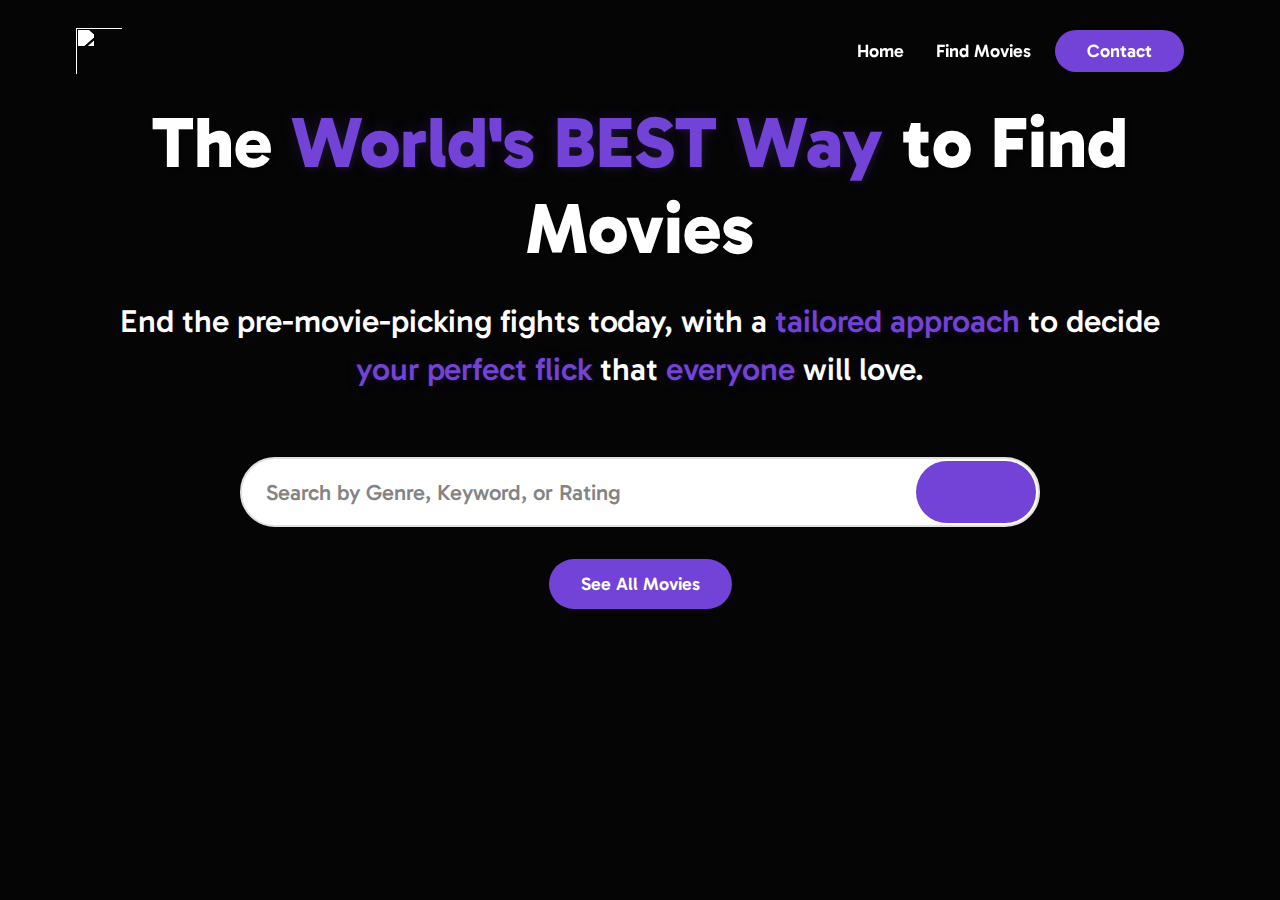
==== index.html @ e8481e1c "new commit" ====
<!DOCTYPE html>
<html lang="en" data-theme="dark">

<head>
    <meta charset="UTF-8">
    <meta name="viewport" content="width=device-width, initial-scale=1.0">
    <title>DreamFinder — Find Your Dream Movie Today</title>
    <link rel="icon" type="image/x-icon" href="https://img.icons8.com/?size=100&id=jzQY4eVfPyZz&format=png&color=000000">
    <style>
        html {
            background-color: #000;
        }
        body {
            background-color: transparent;
        }
    </style>
    <link rel="stylesheet" href="style.css">
    <script>
        // Set initial theme before page loads
        const savedTheme = localStorage.getItem('theme');
        if (savedTheme) {
            document.documentElement.setAttribute('data-theme', savedTheme);
        }
    </script>
    <script src="index.js"></script>
    <script src="https://kit.fontawesome.com/42d214a21a.js" crossorigin="anonymous"></script>
    <script type="text/javascript" src="https://cdn.jsdelivr.net/npm/@emailjs/browser@3/dist/email.min.js"></script>
</head>

<body>
    <section id="landing">
        <div class="video-background">
            <video autoplay muted loop playsinline id="myVideo">
                <source src="./assets/cinema-background.mp4" type="video/mp4">
            </video>
            <div class="overlay"></div>
        </div>
        <nav>
            <div class="nav__container">
                <img class="logo" src="https://img.icons8.com/?size=100&id=jzQY4eVfPyZz&format=png&color=000000" alt="">
                <ul class="nav__links">
                    <li><a href="#" class="nav__link">Home</a></li>
                    <li><a href="movies.html?search=all%20movies" class="nav__link">Find Movies</a></li>
                    <li><a href="#" class="nav__link nav__link--primary" onclick="openContactForm()">Contact</a></li>
                    <li>
                        <button class="theme-toggle nav__link">
                            <i class="fa-regular fa-sun"></i>
                        </button>
                    </li>
                </ul>
                <button class="btn__menu" onclick="openMenu()">
                    <i class="fas fa-bars"></i>
                </button>
                <div class="menu__backdrop">
                    <button class="btn__menu btn__menu--close" onclick="closeMenu()">
                        <i class="fa-duotone fa-solid fa-xmark"></i>
                    </button>
                    <ul class="menu__links">
                        <li class="menu__list">
                            <a href="#" class="menu__link" onclick="closeMenu()">Home</a>
                        </li>
                        <li class="menu__list">
                            <a href="movies.html?search=all%20movies" class="menu__link" onclick="closeMenu()">Find Movies</a>
                        </li>
                        <li class="menu__list">
                            <a href="#" class="menu__link" onclick="closeMenu()">Contact</a>
                        </li>
                    </ul>
                </div>
            </div>
        </nav>
        <header>
            <div class="header__container">
                <div class="header__description">
                    <h1>The <span class="purple">World's BEST Way</span> to Find Movies</h1>
                    <h2>End the pre-movie-picking fights today, with a <span class="purple">tailored approach</span> to decide <span class="purple">your perfect flick</span> that <span class="purple">everyone</span> will love.</h2>
                </div>
            </div>
        </header>
        <div class="input__wrapper">
            <form id="searchForm" onsubmit="handleSearch(event)">
                <input 
                    type="text" 
                    id="searchInput" 
                    placeholder="Search by Genre, Keyword, or Rating" 
                    autocomplete="off" 
                    translate="no" 
                    data-form-type="other"
                >
                <button type="submit" class="input__button input__button--not-loading">
                    <i class="fa-solid fa-search"></i>
                </button>
            </form>
        </div>
        <a href="movies.html" class="see-all-btn">See All Movies</a>
    </section>

    <!-- Contact Form Modal -->
    <div class="contact__modal" id="contactModal">
        <div class="contact__modal-content">
            <button class="contact__close-btn" onclick="closeContactForm()">
                <i class="fas fa-times"></i>
            </button>
            <h2>Contact Us</h2>
            <form id="contactForm" onsubmit="handleContactSubmit(event)">
                <div class="form__group">
                    <label for="name">Name</label>
                    <input type="text" id="name" name="name" required>
                </div>
                <div class="form__group">
                    <label for="email">Email</label>
                    <input type="email" id="email" name="email" required>
                </div>
                <div class="form__group">
                    <label for="message">Message</label>
                    <textarea id="message" name="message" rows="5" required></textarea>
                </div>
                <button type="submit" class="contact__submit-btn">Send Message</button>
            </form>
        </div>
    </div>

    <script>
        // Initialize EmailJS with your public key
        (function() {
            emailjs.init("XZiqXvXGUZ2WaKUne");
        })();

        // Burger Menu Functions
        function openMenu() {
            const backdrop = document.querySelector('.menu__backdrop');
            backdrop.classList.add('show');
            document.body.style.overflow = 'hidden';
        }

        function closeMenu() {
            const backdrop = document.querySelector('.menu__backdrop');
            backdrop.classList.remove('show');
            document.body.style.overflow = 'auto';
        }

        // Close menu when clicking outside
        window.onclick = function(event) {
            const menu = document.querySelector('.menu__backdrop');
            if (event.target === menu) {
                closeMenu();
            }
        }

        function handleSearch(event) {
            event.preventDefault();
            const searchInput = document.getElementById('searchInput');
            const searchQuery = searchInput.value.trim();
            
            if (searchQuery) {
                window.location.href = `movies.html?search=${encodeURIComponent(searchQuery)}`;
            } else {
                searchInput.focus();
            }
        }

        // Add click handler for the search button
        document.querySelector('.input__button').addEventListener('click', handleSearch);

        // Contact Form Functions
        function openContactForm() {
            document.getElementById('contactModal').style.display = 'flex';
            document.body.style.overflow = 'hidden';
        }

        function closeContactForm() {
            document.getElementById('contactModal').style.display = 'none';
            document.body.style.overflow = 'auto';
        }

        function handleContactSubmit(event) {
            event.preventDefault();
            
            // Get form data
            const form = event.target;
            const formData = {
                from_name: form.name.value,
                from_email: form.email.value,
                message: form.message.value
            };

            // Show loading state
            const submitBtn = form.querySelector('.contact__submit-btn');
            submitBtn.textContent = 'Sending...';
            submitBtn.disabled = true;

            // Send email using EmailJS
            emailjs.send('service_7xmu46e', 'template_s0uio9z', formData)
                .then(() => {
                    // Show success message
                    alert('Thank you for your message! We will get back to you soon.');
                    closeContactForm();
                    form.reset();
                })
                .catch((error) => {
                    // Show error message
                    alert('Sorry, there was an error sending your message. Please try again later.');
                    console.error('Email sending error:', error);
                })
                .finally(() => {
                    // Reset button state
                    submitBtn.textContent = 'Send Message';
                    submitBtn.disabled = false;
                });
        }

        // Close modal when clicking outside
        window.onclick = function(event) {
            const modal = document.getElementById('contactModal');
            if (event.target == modal) {
                closeContactForm();
            }
        }
    </script>
</body>
</html>
---- style.css ----
/* GENERAL CSS */
@import url('https://fonts.googleapis.com/css2?family=Gabarito:wght@400;500;600;700;800;900&display=swap');

:root {
  --primary-color: #7342d6;
  --secondary-color: #7342d6;
  --background-color: #0f0e17;
  --text-color: #fffffe;
  --paragraph-color: #a7a9be;
  --transition: 0.1s ease;
  --primary-color-hover: #6030b1;
  --accent-color: #9b75e4;
  --input-border: #e0e0e0;
  --overlay-color: rgba(0, 0, 0, 0.2);
}

[data-theme="light"] {
  --primary-color: #7342d6;
  --secondary-color: #7342d6;
  --background-color: #fffffe;
  --text-color: #ffffff;
  --paragraph-color: #ffffff;
  --transition: 0.1s ease;
  --primary-color-hover: #6030b1;
  --accent-color: #7342d6;
  --input-border: #e0e0e0;
  --overlay-color: rgba(255, 255, 255, 0.1);
}

[data-theme="dark"] {
  --primary-color: #7342d6;
  --primary-color-hover: #6030b1;
  --accent-color: #9b75e4;
  --text-color: white;
  --background-color: #121212;
  --input-border: #e0e0e0;
  --overlay-color: rgba(0, 0, 0, 0.7);
}

/* Apply theme colors to all text elements */
[data-theme="light"] h1,
[data-theme="light"] h2,
[data-theme="light"] p,
[data-theme="light"] .nav__link,
[data-theme="light"] .purple {
  color: var(--text-color) !important;
}

[data-theme="dark"] h1,
[data-theme="dark"] h2,
[data-theme="dark"] p,
[data-theme="dark"] .nav__link,
[data-theme="dark"] .purple {
  color: var(--text-color) !important;
}

/* Apply theme colors to overlay */
[data-theme="light"] .overlay {
  background: rgba(255, 255, 255, 0.2);
}

[data-theme="dark"] .overlay {
  background: var(--overlay-color) !important;
}

[data-theme="light"] h1 {
  text-shadow: 2px 2px 4px rgba(45, 45, 63, 0.3),
               0 0 25px rgba(115, 66, 214, 0.2);
  color: #ffffff;
}

[data-theme="light"] h2 {
  text-shadow: 1px 1px 3px rgba(45, 45, 63, 0.25),
               0 0 20px rgba(115, 66, 214, 0.15);
  color: #ffffff;
}

[data-theme="light"] .nav__link {
  color: #ffffff;
  text-shadow: 1px 1px 2px rgba(45, 45, 63, 0.2);
}

[data-theme="light"] .purple {
  color: #7342d6 !important;
  text-shadow: 2px 2px 4px rgba(45, 45, 63, 0.25),
               0 0 15px rgba(115, 66, 214, 0.2);
}

[data-theme="dark"] .purple {
  color: #7342d6 !important;
  text-shadow: 2px 2px 4px rgba(45, 45, 63, 0.25),
               0 0 15px rgba(115, 66, 214, 0.2);
}

* {
  padding: 0;
  margin: 0;
  box-sizing: border-box;
  font-family: "Gabarito", sans-serif;
}

element.style {
    animation-duration: 1500ms;
    transition-duration: 1500ms;
    animation-delay: 300ms;
    transition-delay: 300ms;
    width: 100%;
}

html {
  scroll-behavior: smooth;
  background-color: var(--background-color);
}

body {
  max-width: 100vw;
  overflow-x: hidden;
  background-color: var(--background-color);
  color: var(--text-color);
  transition: background-color var(--transition), color var(--transition);
  font-family: "Poppins", sans-serif;
}

nav {
  background-color: transparent;
  padding: 16px 0;
  position: fixed;
  width: 100%;
  top: 0;
  z-index: 100;
  box-shadow: none;
  transition: background-color var(--transition), box-shadow var(--transition);
}

[data-theme="light"] nav {
  background-color: transparent;
  box-shadow: none;
}

[data-theme="dark"] nav {
  background-color: transparent;
  box-shadow: none;
}

img {
  width: 100%;
  height: 100%;
  max-height: 50vh;
  padding: 20px;
}

.logo {
  width: 70px;
  height: 70px;
  padding: 12px;
  filter: brightness(0) invert(1);
  display: flex;
  align-items: center;
  transition: filter var(--transition);
}

a {
  text-decoration: none;
}

a:hover {
  text-decoration: underline;
}

ul {
  display: flex;
}

li {
  list-style-type: none;
  display: flex;
  align-items: center;
}

button {
  cursor: pointer;
}

button:active {
  transform: translateY(1px);
}

.btn {
  background-color: #7342d6;
  color: white;
  padding: 12px 24px;
  font-size: 20px;
  border-radius: 4px;
  border: none;
}

.purple {
  color: #7342d6 !important;
  text-shadow: 2px 2px 4px rgba(45, 45, 63, 0.25),
               0 0 15px rgba(115, 66, 214, 0.2);
}

.header__description {
  max-width: 1200px;
  margin: 0 auto;
  padding: 0 24px;
}

h1, h2, p, .nav__link, .landing__info--para, .landing__info--heading, .landing__info--subheading {
  transition: color var(--transition);
}

h1 {
  font-size: 72px;
  font-weight: 800;
  line-height: 1.2;
  color: var(--text-color);
  text-align: center;
  margin-bottom: 24px;
  text-shadow: 2px 2px 4px rgba(0, 0, 0, 0.3);
  padding: 0 24px;
}

h2 {
  font-size: 32px;
  font-weight: 500;
  line-height: 1.5;
  color: var(--text-color);
  margin-bottom: 32px;
  text-align: center;
  text-shadow: 1px 1px 3px rgba(0, 0, 0, 0.3);
  padding: 0 24px;
}

/* Navigation */

.nav__container {
  width: 100%;
  max-width: 1200px;
  margin: 0 auto;
  display: flex;
  justify-content: space-between;
  align-items: center;
  padding: 0 24px;
}

.nav__links {
  display: flex;
  align-items: center;
}

.nav__link {
  margin-left: 16px;
  text-decoration: none;
  font-size: 18px;
  color: var(--text-color);
  font-weight: 600;
  padding: 8px;
  display: flex;
  align-items: center;
  transition: color var(--transition);
}

.nav__link:hover {
  text-decoration: underline;
}

.nav__link--primary {
  background-color: var(--primary-color);
  color: white !important;
  padding: 12px 32px;
  border-radius: 50px;
  transition: all 300ms ease;
  font-size: 18px;
  font-weight: 600;
  margin: 0 0 0 16px;
  line-height: 1;
  height: auto;
}

.nav__link--primary:hover {
  background-color: var(--primary-color-hover);
  text-decoration: none;
  transform: translateY(-2px);
}

/* Mobile Menu Styles */
.menu__backdrop {
    position: fixed;
    top: 0;
    left: 0;
    width: 100%;
    height: 100%;
    background-color: rgba(0, 0, 0, 0.9);
    z-index: 100;
    display: none;
    justify-content: center;
    align-items: center;
    backdrop-filter: blur(5px);
}

.menu__backdrop.show {
    display: flex;
}

.menu__backdrop.show ~ .btn__menu,
.menu__backdrop.show + .btn__menu {
    visibility: hidden !important;
    opacity: 0 !important;
    pointer-events: none !important;
}

.menu__links {
    display: flex;
    flex-direction: column;
    align-items: center;
    gap: 2rem;
    padding: 3rem;
    background-color: var(--background-color);
    border-radius: 12px;
    position: relative;
    width: 90%;
    max-width: 400px;
}

.menu__list {
    list-style: none;
    width: 100%;
    text-align: center;
}

.menu__link {
    color: var(--text-color);
    font-size: 1.5rem;
    font-weight: 600;
    text-decoration: none;
    transition: all 300ms ease;
    padding: 1rem 2rem;
    display: block;
    width: 100%;
    border-radius: 8px;
}

.menu__link:hover {
    color: white;
    background-color: var(--primary-color);
    text-decoration: none;
}

.btn__menu {
    display: none;
    background: none;
    border: none;
    color: var(--text-color);
    font-size: 1.5rem;
    cursor: pointer;
    padding: 0.5rem;
    z-index: 99;
    position: relative;
    transition: visibility 0.3s, opacity 0.3s;
}

.btn__menu--close {
    position: absolute;
    top: 1rem;
    right: 1rem;
    font-size: 2rem;
    z-index: 102;
    background: none;
    border: none;
    color: var(--text-color);
    cursor: pointer;
    padding: 0.5rem;
    transition: all 300ms ease;
}

.btn__menu--close:hover {
    transform: rotate(90deg);
    color: var(--primary-color);
}

@media (max-width: 1200px) {
    .nav__links {
        display: none;
    }

    .btn__menu {
        display: block;
    }

    .menu__backdrop {
        display: none;
    }

    .menu__backdrop.show {
        display: flex;
    }

    /* Hide burger menu when backdrop is shown */
    .menu__backdrop.show + .btn__menu,
    .menu__backdrop.show ~ .btn__menu {
        visibility: hidden;
        opacity: 0;
    }
}

@media (max-width: 480px) {
    .menu__links {
        padding: 2.5rem 1.5rem;
    }

    .menu__link {
        font-size: 1.25rem;
        padding: 0.75rem 1.5rem;
    }

    .btn__menu--close {
        top: 0.75rem;
        right: 0.75rem;
    }
}

/* Header */

/* Input */
.input__wrapper {
  position: relative;
  width: 80%;
  max-width: 800px;
  margin: 0 auto;
  margin-top: 32px;
  margin-bottom: 32px;
}

input {
  width: 100%;
  padding: 0 24px;
  height: 70px;
  font-size: 22px;
  font-weight: 500;
  border: 2px solid #e0e0e0;
  border-radius: 50px;
  transition: all 300ms ease;
  outline: none;
}

input::placeholder {
  color: #666;
  opacity: 0.8;
  position: absolute;
  top: 50%;
  transform: translateY(-50%);
  line-height: 1.2;
}

input:focus {
  border-color: #7342d6;
  box-shadow: 0 0 10px rgba(115, 66, 214, 0.1);
}

.input__button {
  position: absolute;
  right: 4px;
  top: 50%;
  transform: translateY(-50%);
  height: calc(100% - 8px);
  width: 120px;
  border: none;
  background: #7342d6;
  border-radius: 50px;
  display: flex;
  align-items: center;
  justify-content: center;
  transition: all 300ms ease;
}

.input__button i {
  color: white;
  font-size: 24px;
}

.input__button:hover {
  background: #6030b1;
}

.input__button--not-loading {
  cursor: pointer;
}

/* SMALL PHONES, TABLETS, LARGE SMARTPHONES */
@media (max-width: 1260px) {
  h1 {
    font-size: 64px;
    line-height: 1.2;
    padding: 0 20px;
  }

  h2 {
    font-size: 30px;
    padding: 0 20px;
  }

  .input__wrapper {
    width: 90%;
  }

  input {
    height: 65px;
    font-size: 20px;
  }

  .logo {
    width: 65px;
    height: 65px;
    padding: 10px;
  }
}

@media (max-width: 768px) {
  .container {
    padding: 24px 16px;
  }

  nav {
    height: 70px;
  }

  h1 {
    font-size: 48px;
    line-height: 1.2;
    padding: 0 16px;
    margin-bottom: 20px;
  }

  h2 {
    font-size: 24px;
    padding: 0 16px;
    margin-bottom: 24px;
  }

  .input__wrapper {
    width: 92%;
  }

  input {
    padding: 14px 20px;
    font-size: 16px;
  }

  .input__button {
    width: 100px;
  }

  .nav__link {
    margin-left: 12px;
    font-size: 16px;
  }

  .nav__link--primary {
    padding: 10px 24px;
    font-size: 16px;
    margin-left: 12px;
  }

  .logo {
    width: 60px;
    height: 60px;
    padding: 10px;
  }
}

@media (max-width: 550px) {
  #landing {
    padding-top: 85px;
  }

  h1 {
    font-size: 36px;
    line-height: 1.2;
    padding: 0 12px;
    margin-bottom: 16px;
  }

  h2 {
    font-size: 20px;
    padding: 0 12px;
    margin-bottom: 20px;
  }

  .input__wrapper {
    width: 94%;
  }

  input {
    padding: 0 60px 0 20px;
    font-size: 14px;
    height: 65px;
    display: flex;
    align-items: center;
    line-height: normal;
  }

  input::placeholder {
    font-size: 14px;
    white-space: pre-line;
    word-wrap: break-word;
    max-width: 70%;
    line-height: 1.2;
    position: absolute;
    top: 50%;
    transform: translateY(-50%);
  }

  .input__button {
    width: 50px;
    height: calc(100% - 8px);
    right: 4px;
  }

  .input__button i {
    font-size: 20px;
  }

  .btn__menu {
    display: block;
  }

  .nav__links {
    display: none;
  }

  .logo {
    width: 50px;
    height: 50px;
    padding: 8px;
  }

  .nav__container {
    padding: 0 16px;
  }
}

@media (max-width: 400px) {
  #landing {
    padding-top: 80px;
  }

  h1 {
    font-size: 32px;
    line-height: 1.2;
    padding: 0 8px;
    margin-bottom: 12px;
  }

  h2 {
    font-size: 18px;
    padding: 0 8px;
    margin-bottom: 16px;
  }

  .input__wrapper {
    width: 96%;
    margin-top: 24px;
  }

  input {
    padding: 0 50px 0 16px;
    font-size: 13px;
    height: 55px;
  }

  input::placeholder {
    font-size: 13px;
    max-width: 75%;
  }

  .input__button {
    width: 40px;
    height: calc(100% - 6px);
    right: 3px;
  }

  .input__button i {
    font-size: 18px;
  }

  .logo {
    width: 45px;
    height: 45px;
    padding: 6px;
  }

  .nav__container {
    padding: 0 12px;
  }

  nav {
    height: 70px;
    margin-bottom: 24px;
  }

  .btn__menu {
    font-size: 20px;
  }
}

@media (max-width: 250px) {
  h1 {
    font-size: 24px;
    padding: 0 6px;
    margin-bottom: 12px;
  }

  h2 {
    font-size: 14px;
    padding: 0 8px;
    margin-bottom: 20px;
    line-height: 1.2;
  }

  .input__wrapper {
    width: 98%;
    margin-top: 16px;
  }

  input {
    padding: 0 40px 0 12px;
    font-size: 12px;
    height: 45px;
  }

  input::placeholder {
    font-size: 12px;
    max-width: 80%;
  }

  .input__button {
    width: 32px;
    height: calc(100% - 6px);
    right: 3px;
  }

  .input__button i {
    font-size: 14px;
  }

  .logo {
    width: 35px;
    height: 35px;
    padding: 4px;
  }

  .nav__container {
    padding: 0 8px;
  }

  nav {
    height: 60px;
    margin-bottom: 16px;
  }

  .btn__menu {
    font-size: 16px;
  }
}

@media (max-width: 200px) {
  h1 {
    font-size: 20px;
    padding: 0 4px;
    margin-bottom: 8px;
  }

  h2 {
    font-size: 12px;
    padding: 0 6px;
    margin-bottom: 16px;
    line-height: 1.2;
  }

  .input__wrapper {
    width: 98%;
    margin-top: 12px;
    margin-bottom: 16px;
  }

  input {
    padding: 0 32px 0 8px;
    font-size: 11px;
    height: 40px;
  }

  input::placeholder {
    font-size: 11px;
    max-width: 85%;
  }

  .input__button {
    width: 28px;
    height: calc(100% - 4px);
    right: 2px;
  }

  .input__button i {
    font-size: 12px;
  }

  .logo {
    width: 30px;
    height: 30px;
    padding: 4px;
  }

  .nav__container {
    padding: 0 6px;
  }

  nav {
    height: 50px;
    margin-bottom: 12px;
  }

  .btn__menu {
    font-size: 14px;
    padding: 4px;
  }
}

#landing {
  position: relative;
  height: 100vh;
  overflow: hidden;
  display: flex;
  flex-direction: column;
  padding-top: 100px;
  background-color: transparent;
  transition: background-color var(--transition);
  z-index: 1;
}

.video-background {
  position: absolute;
  top: 0;
  left: 0;
    width: 100%;
  height: 100%;
  z-index: -3;
  overflow: hidden;
}

#myVideo {
  position: absolute;
  top: 50%;
  left: 50%;
  min-width: 100%;
  min-height: 100%;
  width: auto;
  height: auto;
  transform: translateX(-50%) translateY(-50%);
  object-fit: cover;
  z-index: -3;
}

.overlay {
  position: absolute;
  top: 0;
  left: 0;
  width: 100%;
  height: 100%;
  background: var(--overlay-color);
  transition: background-color var(--transition);
  z-index: -2;
}

.theme-toggle {
  background: none;
  border: none;
  cursor: pointer;
  padding: 8px;
  font-size: 20px;
  color: var(--text-color);
  transition: all 300ms ease;
}

.theme-toggle:hover {
  transform: scale(1.2);
  text-decoration: none;
}

.theme-toggle.nav__link:hover {
  text-decoration: none;
}

[data-theme="light"] .logo {
  filter: brightness(0) invert(1);
  transition: filter var(--transition);
}

[data-theme="light"] #myVideo {
  filter: blur(3px);
}

/* Movies Page Styles */
#movies {
  padding-top: 100px;
  min-height: 100vh;
  background-color: var(--background-color);
  padding-bottom: 100px;
  transition: background-color var(--transition);
}

.container {
  padding: 0 24px 32px;
  max-width: 1200px;
  margin: 0 auto;
}

.movies__header {
    margin-bottom: 24px;
}

.movies__header h2 {
  font-size: 32px;
  margin: 0 0 24px 0;
  text-align: left;
  color: var(--text-color);
}

.movies__filters-container {
  display: flex;
  gap: 20px;
  margin-bottom: 32px;
}

.movies__search {
  width: 100%;
}

.search__wrapper {
  position: relative;
  width: 100%;
  height: 100%;
  display: flex;
  align-items: center;
}

.movies__filters {
  display: flex;
  gap: 16px;
  flex-wrap: wrap;
}

@media (min-width: 720px) {
  .movies__filters-container {
    align-items: center;
  }

  .movies__search {
    width: 300px;
    flex-shrink: 0;
  }

  .movies__filters {
    flex: 1;
    margin-bottom: 0;
  }

  .search__wrapper {
    max-width: none;
  }
}

@media (max-width: 719px) {
  .movies__filters-container {
    flex-direction: column;
    gap: 16px;
  }

  .movies__search {
    width: 100%;
  }

  .search__wrapper {
    max-width: 800px;
    margin: 0 auto;
  }

  .movies__filters {
    width: 100%;
  }
}

.filter__select {
  padding: 8px 16px;
  border-radius: 8px;
  border: 2px solid var(--primary-color);
  background-color: var(--background-color);
  color: var(--text-color);
  font-size: 16px;
  cursor: pointer;
  min-width: 120px;
  flex: 1;
}

.filter__select option {
  background-color: var(--background-color);
  color: var(--text-color);
}

.movies__loading {
  display: none;
  justify-content: center;
  align-items: center;
  min-height: 200px;
}

.movies__loading--spinner {
  font-size: 32px;
  color: var(--primary-color);
  animation: spin 1s linear infinite;
}

@keyframes spin {
  0% { transform: rotate(0deg); }
  100% { transform: rotate(360deg); }
}

.movies__list {
  display: grid;
  grid-template-columns: repeat(auto-fill, minmax(200px, 1fr));
  gap: 32px;
  padding: 20px 0;
}

.movie__card {
  background-color: var(--background-color);
  border-radius: 12px;
  overflow: hidden;
  transition: transform 0.3s ease;
  cursor: pointer;
  box-shadow: 0 4px 6px rgba(0, 0, 0, 0.1);
}

.movie__card:hover {
  transform: scale(1.05);
}

.movie__img--wrapper {
  width: 100%;
  padding-top: 150%;
  position: relative;
}

.movie__img {
  position: absolute;
  top: 0;
  left: 0;
  width: 100%;
  height: 100%;
  object-fit: cover;
}

.movie__info {
  padding: 16px;
}

.movie__title {
  font-size: 18px;
  font-weight: 600;
  color: var(--text-color);
  margin-bottom: 8px;
}

.movie__year {
  font-size: 14px;
  color: var(--text-color);
  opacity: 0.7;
  margin-bottom: 4px;
}

.movie__type {
  font-size: 14px;
  color: var(--primary-color);
}

.movie__rating {
    display: flex;
    align-items: center;
    gap: 8px;
    margin-top: 8px;
}

.movie__rating i {
    color: #ffd700;
    font-size: 14px;
}

.rating__value {
    font-size: 14px;
    color: var(--text-color);
    margin-left: 4px;
}

.movies__no-results {
  text-align: center;
  color: var(--text-color);
  font-size: 20px;
  padding: 40px 0;
}

@media (max-width: 1200px) {
  .movies__header {
    gap: 16px;
  }
  
  .movies__search {
    width: 100%;
    max-width: none;
    order: 1;
  }
  
  .movies__filters {
    width: 100%;
    order: 2;
    justify-content: space-between;
  }

  .filter__select {
    min-width: 110px;
    font-size: 15px;
  }
}

@media (max-width: 992px) {
  .movies__header h2 {
    font-size: 26px;
    margin-bottom: 16px;
  }

  .filter__select {
    min-width: 100px;
    padding: 8px 12px;
    font-size: 14px;
  }
}

@media (max-width: 768px) {
  .movies__header {
    gap: 14px;
  }

  .movies__header h2 {
    font-size: 28px;
    margin-bottom: 20px;
  }

  .movies__search {
    margin-bottom: 20px;
  }

  .movies__filters {
    gap: 12px;
    margin-bottom: 24px;
  }

  .filter__select {
    min-width: calc(50% - 6px);
    flex: 0 0 calc(50% - 6px);
  }
}

@media (max-width: 576px) {
  .movies__header {
    gap: 12px;
  }

  .movies__header h2 {
    font-size: 24px;
    margin-bottom: 12px;
  }

  .movies__filters {
    gap: 10px;
  }

  .filter__select {
    min-width: calc(50% - 5px);
    flex: 0 0 calc(50% - 5px);
    padding: 6px 10px;
    font-size: 13px;
  }
}

@media (max-width: 480px) {
  .movies__header {
    gap: 10px;
  }

  .movies__header h2 {
    font-size: 24px;
    margin-bottom: 16px;
  }

  .movies__search {
    margin-bottom: 16px;
  }

  .movies__filters {
    gap: 8px;
    margin-bottom: 20px;
  }

  .filter__select {
    min-width: calc(50% - 4px);
    flex: 0 0 calc(50% - 4px);
    font-size: 14px;
  }
}

@media (max-width: 360px) {
  .movies__header {
    gap: 8px;
  }

  .movies__header h2 {
    font-size: 20px;
    margin-bottom: 12px;
  }

  .movies__search {
    margin-bottom: 12px;
  }

  .movies__filters {
    gap: 6px;
    margin-bottom: 16px;
  }

  .filter__select {
    min-width: 100%;
    flex: 0 0 100%;
    margin-bottom: 4px;
    font-size: 13px;
  }
}

/* Pagination Styles */
.movies__pagination {
  display: flex;
  justify-content: center;
  align-items: center;
  gap: 20px;
  margin-top: 40px;
  padding-bottom: 40px;
}

.pagination__btn {
  background-color: var(--primary-color);
  color: white;
  border: none;
  padding: 12px 24px;
  border-radius: 50px;
  font-size: 16px;
  font-weight: 600;
  cursor: pointer;
  display: flex;
  align-items: center;
  gap: 8px;
  transition: all 300ms ease;
}

.pagination__btn:hover:not(:disabled) {
  background-color: var(--primary-color-hover);
  transform: translateY(-2px);
}

.pagination__btn:disabled {
  opacity: 0.5;
  cursor: not-allowed;
}

.pagination__numbers {
  display: flex;
  gap: 8px;
  align-items: center;
}

.page__number {
  width: 40px;
  height: 40px;
  display: flex;
  align-items: center;
  justify-content: center;
  border-radius: 50%;
  background-color: transparent;
  color: white;
  border: 2px solid var(--primary-color);
  cursor: pointer;
  font-weight: 600;
  transition: all 300ms ease;
}

.page__number:hover:not(.active) {
  background-color: rgba(115, 66, 214, 0.1);
}

.page__number.active {
  background-color: var(--primary-color);
}

@media (max-width: 768px) {
  .movies__pagination {
    flex-wrap: wrap;
    gap: 16px;
  }

  .pagination__numbers {
    order: -1;
    width: 100%;
    justify-content: center;
    flex-wrap: wrap;
  }

  .pagination__btn {
    padding: 10px 20px;
    font-size: 14px;
  }

  .page__number {
    width: 36px;
    height: 36px;
    font-size: 14px;
  }
}

.search__wrapper {
  position: relative;
  width: 100%;
}

.search__input {
  width: 100%;
  padding: 12px 50px 12px 20px;
  height: 45px;
  font-size: 16px;
  background-color: rgba(255, 255, 255, 0.2);
  border: 2px solid var(--primary-color);
  border-radius: 8px;
  color: var(--text-color);
  transition: all 300ms ease;
}

.search__input::placeholder {
  color: var(--text-color);
  opacity: 0.8;
}

[data-theme="light"] .search__input {
  background-color: rgba(255, 255, 255, 0.2);
  border-color: var(--primary-color);
  color: #ffffff;
}

[data-theme="light"] .search__input::placeholder {
  color: #ffffff;
  opacity: 0.8;
}

.search__button {
  position: absolute;
  right: 4px;
  top: 50%;
  transform: translateY(-50%);
  height: calc(100% - 8px);
  width: 40px;
  border: none;
  background: var(--primary-color);
  border-radius: 6px;
  display: flex;
  align-items: center;
  justify-content: center;
  cursor: pointer;
  transition: all 300ms ease;
}

[data-theme="light"] .search__button {
  background: var(--primary-color);
}

[data-theme="light"] .search__button:hover {
  background: var(--primary-color-hover);
}

.search__button i {
  color: white;
  font-size: 16px;
}

/* Media Queries for Search Bar */
@media (max-width: 1200px) {
  .search__input {
    height: 42px;
    font-size: 15px;
    padding: 10px 45px 10px 18px;
  }
  
  .search__button {
    width: 38px;
  }
  
  .search__button i {
    font-size: 15px;
  }
}

@media (max-width: 992px) {
  .search__input {
    height: 40px;
    font-size: 14px;
    padding: 10px 42px 10px 16px;
  }
  
  .search__button {
    width: 36px;
  }
  
  .search__button i {
    font-size: 14px;
  }
}

@media (max-width: 768px) {
  .movies__search {
    width: 100%;
    max-width: none;
    order: -1;
  }
  
  .search__input {
    font-size: 14px;
    height: 38px;
    padding: 8px 40px 8px 14px;
  }
  
  .search__button {
    width: 34px;
  }
  
  .search__button i {
    font-size: 14px;
  }
}

@media (max-width: 576px) {
  .search__input {
    height: 36px;
    font-size: 13px;
    padding: 8px 38px 8px 12px;
  }
  
  .search__button {
    width: 32px;
  }
  
  .search__button i {
    font-size: 13px;
  }
}

@media (max-width: 480px) {
  .search__input {
    height: 34px;
    font-size: 12px;
    padding: 6px 36px 6px 10px;
  }
  
  .search__button {
    width: 30px;
  }
  
  .search__button i {
    font-size: 12px;
  }
}

@media (max-width: 360px) {
  .search__input {
    height: 32px;
    font-size: 11px;
    padding: 6px 34px 6px 8px;
  }
  
  .search__button {
    width: 28px;
  }
  
  .search__button i {
    font-size: 11px;
  }
}

.see-all-btn {
    display: inline-block;
    background-color: var(--primary-color);
    color: white;
    padding: 14px 32px;
    border-radius: 50px;
    font-size: 18px;
    font-weight: 600;
    transition: all 300ms ease;
    text-decoration: none;
    text-align: center;
    width: auto;
    max-width: 300px;
    margin-left: auto;
    margin-right: auto;
    max-resolution: auto;
    display: block;
}

.see-all-btn:hover {
    background-color: var(--primary-color-hover);
    transform: translateY(-2px);
    text-decoration: none;
}

@media (max-width: 768px) {
    .see-all-btn {
        padding: 12px 28px;
        font-size: 16px;
        margin-top: 24px;
        margin-bottom: 24px;
        max-width: 250px;
    }
}

@media (max-width: 550px) {
    .see-all-btn {
        padding: 10px 24px;
        font-size: 14px;
        margin-top: 20px;
        margin-bottom: 20px;
        max-width: 200px;
  }
}

.landing__info--para {
  font-size: 18px;
  color: var(--paragraph-color);
  margin-bottom: 32px;
  max-width: 600px;
  transition: color var(--transition);
}

.landing__info--heading {
  font-size: 88px;
  color: var(--text-color);
  margin-bottom: 24px;
  line-height: 1.1;
  transition: color var(--transition);
}

.landing__info--subheading {
  font-size: 24px;
  color: var(--paragraph-color);
  margin-bottom: 40px;
  transition: color var(--transition);
}

/* Contact Form Modal Styles */
.contact__modal {
    display: none;
    position: fixed;
    top: 0;
    left: 0;
    width: 100%;
    height: 100%;
    background-color: rgba(0, 0, 0, 0.5);
    z-index: 1000;
    justify-content: center;
    align-items: center;
    backdrop-filter: blur(5px);
}

.contact__modal-content {
    background-color: var(--background-color);
    padding: 40px;
    border-radius: 12px;
    width: 90%;
    max-width: 500px;
    position: relative;
    box-shadow: 0 4px 20px rgba(0, 0, 0, 0.2);
    animation: modalFadeIn 0.3s ease;
}

@keyframes modalFadeIn {
    from {
        opacity: 0;
        transform: translateY(-20px);
    }
    to {
        opacity: 1;
        transform: translateY(0);
    }
}

.contact__close-btn {
    position: absolute;
    top: 20px;
    right: 20px;
    background: none;
    border: none;
    color: var(--text-color);
    font-size: 24px;
    cursor: pointer;
    padding: 8px;
    transition: all 300ms ease;
}

.contact__close-btn:hover {
    transform: rotate(90deg);
}

.contact__modal h2 {
    text-align: center;
    margin-bottom: 32px;
    color: var(--text-color);
}

.form__group {
    margin-bottom: 24px;
}

.form__group label {
    display: block;
    margin-bottom: 8px;
    color: var(--text-color);
    font-weight: 500;
}

.form__group input,
.form__group textarea {
    width: 100%;
    padding: 12px 16px;
    border: 2px solid var(--primary-color);
    border-radius: 8px;
    background-color: var(--background-color);
    color: var(--text-color);
    font-size: 16px;
    transition: all 300ms ease;
}

.form__group input:focus,
.form__group textarea:focus {
    outline: none;
    border-color: var(--accent-color);
    box-shadow: 0 0 0 3px rgba(115, 66, 214, 0.2);
}

.contact__submit-btn {
    width: 100%;
    padding: 14px;
    background-color: var(--primary-color);
    color: white;
    border: none;
    border-radius: 8px;
    font-size: 16px;
    font-weight: 600;
    cursor: pointer;
    transition: all 300ms ease;
}

.contact__submit-btn:hover {
    background-color: var(--primary-color-hover);
    transform: translateY(-2px);
}

@media (max-width: 768px) {
    .contact__modal-content {
        padding: 32px;
        width: 95%;
    }

    .contact__modal h2 {
        font-size: 24px;
        margin-bottom: 24px;
    }

    .form__group {
        margin-bottom: 20px;
    }

    .form__group input,
    .form__group textarea {
        padding: 10px 14px;
        font-size: 14px;
    }

    .contact__submit-btn {
        padding: 12px;
        font-size: 14px;
    }
}

@media (max-width: 480px) {
    .contact__modal-content {
        padding: 24px;
    }

    .contact__modal h2 {
        font-size: 20px;
        margin-bottom: 20px;
    }

    .form__group {
        margin-bottom: 16px;
    }

    .form__group input,
    .form__group textarea {
        padding: 8px 12px;
        font-size: 13px;
    }

    .contact__submit-btn {
        padding: 10px;
        font-size: 13px;
  }
}
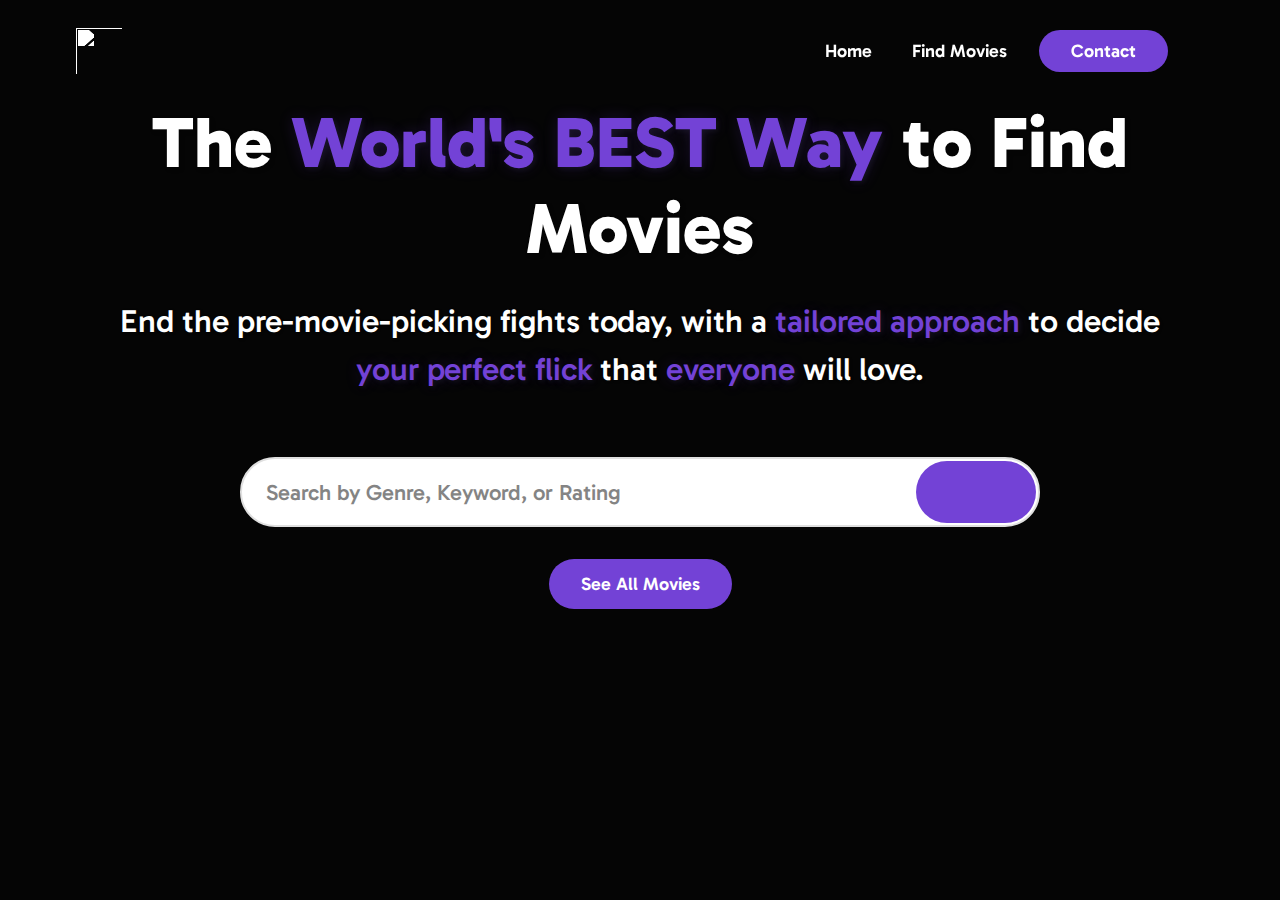
==== commit 85fd3bc9: "new commit" ====
--- a/index.html
+++ b/index.html
@@ -42,15 +42,15 @@
                     <li><a href="#" class="nav__link">Home</a></li>
                     <li><a href="movies.html?search=all%20movies" class="nav__link">Find Movies</a></li>
                     <li><a href="#" class="nav__link nav__link--primary" onclick="openContactForm()">Contact</a></li>
-                    <li>
-                        <button class="theme-toggle nav__link">
-                            <i class="fa-regular fa-sun"></i>
-                        </button>
-                    </li>
                 </ul>
-                <button class="btn__menu" onclick="openMenu()">
-                    <i class="fas fa-bars"></i>
-                </button>
+                <div class="nav__buttons">
+                    <button class="theme-toggle nav__button" onclick="toggleTheme()">
+                        <i class="fa-regular fa-sun"></i>
+                    </button>
+                    <button class="btn__menu" onclick="openMenu()">
+                        <i class="fas fa-bars"></i>
+                    </button>
+                </div>
                 <div class="menu__backdrop">
                     <button class="btn__menu btn__menu--close" onclick="closeMenu()">
                         <i class="fa-duotone fa-solid fa-xmark"></i>
@@ -63,7 +63,7 @@
                             <a href="movies.html?search=all%20movies" class="menu__link" onclick="closeMenu()">Find Movies</a>
                         </li>
                         <li class="menu__list">
-                            <a href="#" class="menu__link" onclick="closeMenu()">Contact</a>
+                            <a href="#" class="menu__link" onclick="openContactForm(); closeMenu()">Contact</a>
                         </li>
                     </ul>
                 </div>
@@ -126,11 +126,40 @@
             emailjs.init("XZiqXvXGUZ2WaKUne");
         })();
 
-        // Burger Menu Functions
+        // Theme Toggle Function
+        function toggleTheme() {
+            const html = document.documentElement;
+            const currentTheme = html.getAttribute('data-theme');
+            const newTheme = currentTheme === 'light' ? 'dark' : 'light';
+            
+            html.setAttribute('data-theme', newTheme);
+            localStorage.setItem('theme', newTheme);
+
+            // Update all theme toggle icons
+            const themeIcons = document.querySelectorAll('.theme-toggle i');
+            themeIcons.forEach(icon => {
+                icon.className = newTheme === 'light' ? 'fa-regular fa-moon' : 'fa-regular fa-sun';
+            });
+        }
+
+        // Set initial theme icon
+        function setInitialThemeIcon() {
+            const currentTheme = document.documentElement.getAttribute('data-theme');
+            const themeIcons = document.querySelectorAll('.theme-toggle i');
+            themeIcons.forEach(icon => {
+                icon.className = currentTheme === 'light' ? 'fa-regular fa-moon' : 'fa-regular fa-sun';
+            });
+        }
+
+        // Call setInitialThemeIcon when the page loads
+        document.addEventListener('DOMContentLoaded', setInitialThemeIcon);
+
+        // Call setInitialThemeIcon when the menu opens (to ensure burger menu icon is correct)
         function openMenu() {
             const backdrop = document.querySelector('.menu__backdrop');
             backdrop.classList.add('show');
             document.body.style.overflow = 'hidden';
+            setInitialThemeIcon();
         }
 
         function closeMenu() {
--- a/style.css
+++ b/style.css
@@ -233,58 +233,99 @@
 }
 
 /* Navigation */
-
 .nav__container {
   width: 100%;
   max-width: 1200px;
-  margin: 0 auto;
+  padding: 0 24px;
   display: flex;
   justify-content: space-between;
   align-items: center;
-  padding: 0 24px;
+  margin: 0 auto;
 }
 
 .nav__links {
+    display: flex;
+    align-items: center;
+    gap: 24px;
+    list-style: none;
+    margin: 0;
+    padding: 0;
+    margin-left: auto;
+}
+
+.nav__link {
+  text-decoration: none;
+    font-size: 18px;
+    color: var(--text-color);
+    font-weight: 600;
+  padding: 8px;
+    display: flex;
+    align-items: center;
+    transition: color var(--transition);
+}
+
+.nav__link:hover {
+  text-decoration: underline;
+}
+
+.nav__link--primary {
+    background-color: var(--primary-color);
+    color: white !important;
+    padding: 12px 32px;
+    border-radius: 50px;
+    transition: all 300ms ease;
+    font-size: 18px;
+    font-weight: 600;
+    margin: 0;
+    line-height: 1;
+    height: auto;
+}
+
+.nav__link--primary:hover {
+    background-color: var(--primary-color-hover);
+  text-decoration: none;
+    transform: translateY(-2px);
+}
+
+.nav__buttons {
   display: flex;
   align-items: center;
-}
-
-.nav__link {
-  margin-left: 16px;
-  text-decoration: none;
-  font-size: 18px;
-  color: var(--text-color);
-  font-weight: 600;
-  padding: 8px;
-  display: flex;
-  align-items: center;
-  transition: color var(--transition);
-}
-
-.nav__link:hover {
-  text-decoration: underline;
-}
-
-.nav__link--primary {
-  background-color: var(--primary-color);
-  color: white !important;
-  padding: 12px 32px;
-  border-radius: 50px;
+    gap: 8px;
+    margin-left: 24px;
+}
+
+.theme-toggle {
+    background: none;
+    border: none;
+    color: var(--text-color);
+    font-size: 1.25rem;
+    cursor: pointer;
+    padding: 8px;
+    border-radius: 50%;
   transition: all 300ms ease;
-  font-size: 18px;
-  font-weight: 600;
-  margin: 0 0 0 16px;
-  line-height: 1;
-  height: auto;
-}
-
-.nav__link--primary:hover {
-  background-color: var(--primary-color-hover);
-  text-decoration: none;
-  transform: translateY(-2px);
-}
-
-/* Mobile Menu Styles */
+    display: flex;
+    align-items: center;
+    justify-content: center;
+    margin-left: 8px;
+}
+
+.theme-toggle:hover {
+    background-color: var(--primary-color);
+    color: white;
+    transform: translateY(-2px);
+}
+
+.btn__menu {
+    display: none;
+    background: none;
+    border: none;
+    color: var(--text-color);
+    font-size: 1.5rem;
+    cursor: pointer;
+    padding: 0.5rem;
+    z-index: 99;
+}
+
 .menu__backdrop {
     position: fixed;
     top: 0;
@@ -303,17 +344,10 @@
     display: flex;
 }
 
-.menu__backdrop.show ~ .btn__menu,
-.menu__backdrop.show + .btn__menu {
-    visibility: hidden !important;
-    opacity: 0 !important;
-    pointer-events: none !important;
-}
-
 .menu__links {
-    display: flex;
-    flex-direction: column;
-    align-items: center;
+  display: flex;
+  flex-direction: column;
+  align-items: center;
     gap: 2rem;
     padding: 3rem;
     background-color: var(--background-color);
@@ -323,41 +357,23 @@
     max-width: 400px;
 }
 
-.menu__list {
-    list-style: none;
-    width: 100%;
-    text-align: center;
-}
-
 .menu__link {
     color: var(--text-color);
-    font-size: 1.5rem;
+    font-size: 1.25rem;
     font-weight: 600;
     text-decoration: none;
     transition: all 300ms ease;
-    padding: 1rem 2rem;
+    padding: 1rem;
     display: block;
+    text-align: center;
     width: 100%;
     border-radius: 8px;
 }
 
 .menu__link:hover {
-    color: white;
     background-color: var(--primary-color);
+  color: white;
     text-decoration: none;
-}
-
-.btn__menu {
-    display: none;
-    background: none;
-    border: none;
-    color: var(--text-color);
-    font-size: 1.5rem;
-    cursor: pointer;
-    padding: 0.5rem;
-    z-index: 99;
-    position: relative;
-    transition: visibility 0.3s, opacity 0.3s;
 }
 
 .btn__menu--close {
@@ -371,56 +387,28 @@
     color: var(--text-color);
     cursor: pointer;
     padding: 0.5rem;
-    transition: all 300ms ease;
-}
-
-.btn__menu--close:hover {
-    transform: rotate(90deg);
-    color: var(--primary-color);
-}
-
-@media (max-width: 1200px) {
+}
+
+@media (max-width: 768px) {
     .nav__links {
-        display: none;
+    display: none;
+}
+
+    .nav__buttons {
+        display: flex;
+        align-items: center;
+        gap: 12px;
+        margin-left: 0;
     }
 
     .btn__menu {
         display: block;
     }
 
-    .menu__backdrop {
-        display: none;
+    .theme-toggle {
+        margin: 0;
     }
-
-    .menu__backdrop.show {
-        display: flex;
-    }
-
-    /* Hide burger menu when backdrop is shown */
-    .menu__backdrop.show + .btn__menu,
-    .menu__backdrop.show ~ .btn__menu {
-        visibility: hidden;
-        opacity: 0;
-    }
-}
-
-@media (max-width: 480px) {
-    .menu__links {
-        padding: 2.5rem 1.5rem;
-    }
-
-    .menu__link {
-        font-size: 1.25rem;
-        padding: 0.75rem 1.5rem;
-    }
-
-    .btn__menu--close {
-        top: 0.75rem;
-        right: 0.75rem;
-    }
-}
-
-/* Header */
+}
 
 /* Input */
 .input__wrapper {
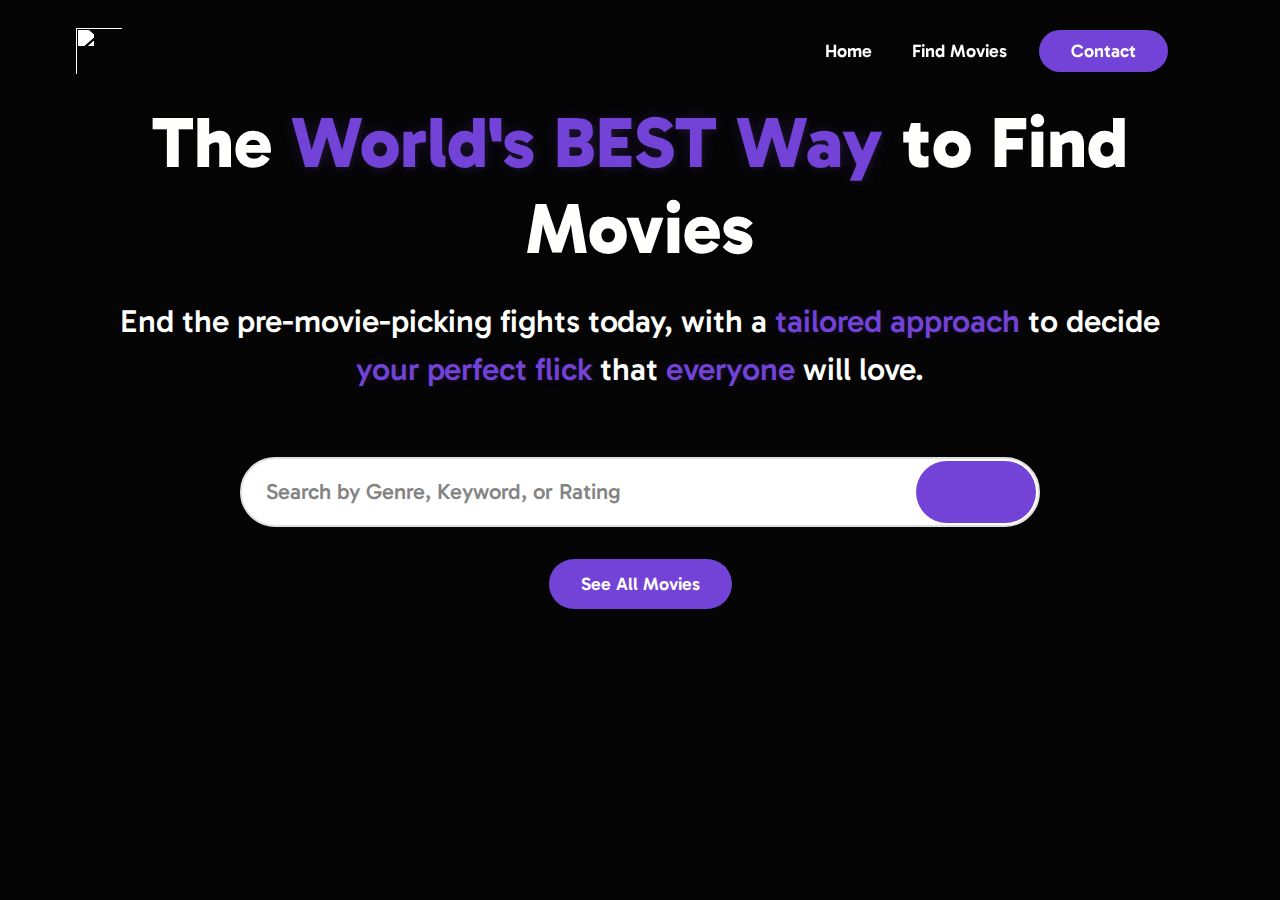
==== commit 5b150a96: "new commit" ====
--- a/index.html
+++ b/index.html
@@ -5,7 +5,7 @@
     <meta charset="UTF-8">
     <meta name="viewport" content="width=device-width, initial-scale=1.0">
     <title>DreamFinder — Find Your Dream Movie Today</title>
-    <link rel="icon" type="image/x-icon" href="https://img.icons8.com/?size=100&id=jzQY4eVfPyZz&format=png&color=000000">
+    <link rel="icon" type="image/x-icon" href="https://img.icons8.com/?size=512&id=jzQY4eVfPyZz&format=png&color=000000">
     <style>
         html {
             background-color: #000;
@@ -15,13 +15,7 @@
         }
     </style>
     <link rel="stylesheet" href="style.css">
-    <script>
-        // Set initial theme before page loads
-        const savedTheme = localStorage.getItem('theme');
-        if (savedTheme) {
-            document.documentElement.setAttribute('data-theme', savedTheme);
-        }
-    </script>
+    <script src="theme.js"></script>
     <script src="index.js"></script>
     <script src="https://kit.fontawesome.com/42d214a21a.js" crossorigin="anonymous"></script>
     <script type="text/javascript" src="https://cdn.jsdelivr.net/npm/@emailjs/browser@3/dist/email.min.js"></script>
@@ -126,40 +120,10 @@
             emailjs.init("XZiqXvXGUZ2WaKUne");
         })();
 
-        // Theme Toggle Function
-        function toggleTheme() {
-            const html = document.documentElement;
-            const currentTheme = html.getAttribute('data-theme');
-            const newTheme = currentTheme === 'light' ? 'dark' : 'light';
-            
-            html.setAttribute('data-theme', newTheme);
-            localStorage.setItem('theme', newTheme);
-
-            // Update all theme toggle icons
-            const themeIcons = document.querySelectorAll('.theme-toggle i');
-            themeIcons.forEach(icon => {
-                icon.className = newTheme === 'light' ? 'fa-regular fa-moon' : 'fa-regular fa-sun';
-            });
-        }
-
-        // Set initial theme icon
-        function setInitialThemeIcon() {
-            const currentTheme = document.documentElement.getAttribute('data-theme');
-            const themeIcons = document.querySelectorAll('.theme-toggle i');
-            themeIcons.forEach(icon => {
-                icon.className = currentTheme === 'light' ? 'fa-regular fa-moon' : 'fa-regular fa-sun';
-            });
-        }
-
-        // Call setInitialThemeIcon when the page loads
-        document.addEventListener('DOMContentLoaded', setInitialThemeIcon);
-
-        // Call setInitialThemeIcon when the menu opens (to ensure burger menu icon is correct)
         function openMenu() {
             const backdrop = document.querySelector('.menu__backdrop');
             backdrop.classList.add('show');
             document.body.style.overflow = 'hidden';
-            setInitialThemeIcon();
         }
 
         function closeMenu() {
--- a/style.css
+++ b/style.css
@@ -17,9 +17,9 @@
 [data-theme="light"] {
   --primary-color: #7342d6;
   --secondary-color: #7342d6;
-  --background-color: #fffffe;
-  --text-color: #ffffff;
-  --paragraph-color: #ffffff;
+  --background-color: #ffffff;
+  --text-color: #0f0e17;
+  --paragraph-color: #2e2e2e;
   --transition: 0.1s ease;
   --primary-color-hover: #6030b1;
   --accent-color: #7342d6;
@@ -31,8 +31,9 @@
   --primary-color: #7342d6;
   --primary-color-hover: #6030b1;
   --accent-color: #9b75e4;
-  --text-color: white;
+  --text-color: #fffffe;
   --background-color: #121212;
+  --paragraph-color: #a7a9be;
   --input-border: #e0e0e0;
   --overlay-color: rgba(0, 0, 0, 0.7);
 }
@@ -43,7 +44,7 @@
 [data-theme="light"] p,
 [data-theme="light"] .nav__link,
 [data-theme="light"] .purple {
-  color: var(--text-color) !important;
+  color: var(--text-color);
 }
 
 [data-theme="dark"] h1,
@@ -51,45 +52,46 @@
 [data-theme="dark"] p,
 [data-theme="dark"] .nav__link,
 [data-theme="dark"] .purple {
-  color: var(--text-color) !important;
-}
-
-/* Apply theme colors to overlay */
-[data-theme="light"] .overlay {
-  background: rgba(255, 255, 255, 0.2);
-}
-
-[data-theme="dark"] .overlay {
-  background: var(--overlay-color) !important;
-}
-
-[data-theme="light"] h1 {
-  text-shadow: 2px 2px 4px rgba(45, 45, 63, 0.3),
-               0 0 25px rgba(115, 66, 214, 0.2);
-  color: #ffffff;
-}
-
-[data-theme="light"] h2 {
-  text-shadow: 1px 1px 3px rgba(45, 45, 63, 0.25),
-               0 0 20px rgba(115, 66, 214, 0.15);
-  color: #ffffff;
-}
-
-[data-theme="light"] .nav__link {
-  color: #ffffff;
-  text-shadow: 1px 1px 2px rgba(45, 45, 63, 0.2);
-}
-
+  color: var(--text-color);
+}
+
+/* Remove text shadows in light mode */
+[data-theme="light"] h1,
+[data-theme="light"] h2,
+[data-theme="light"] .nav__link,
 [data-theme="light"] .purple {
-  color: #7342d6 !important;
-  text-shadow: 2px 2px 4px rgba(45, 45, 63, 0.25),
-               0 0 15px rgba(115, 66, 214, 0.2);
-}
-
-[data-theme="dark"] .purple {
-  color: #7342d6 !important;
-  text-shadow: 2px 2px 4px rgba(45, 45, 63, 0.25),
-               0 0 15px rgba(115, 66, 214, 0.2);
+  text-shadow: none;
+}
+
+/* Logo color adjustments */
+[data-theme="light"] .logo {
+  filter: brightness(0);
+}
+
+[data-theme="dark"] .logo {
+  filter: brightness(0) invert(1);
+}
+
+/* Search input adjustments */
+[data-theme="light"] .search__input {
+  background-color: rgba(0, 0, 0, 0.1);
+  color: var(--text-color);
+}
+
+[data-theme="light"] .search__input::placeholder {
+  color: var(--text-color);
+  opacity: 0.7;
+}
+
+/* Movie card adjustments */
+[data-theme="light"] .movie__card {
+  background-color: #f5f5f5;
+}
+
+[data-theme="light"] .movie__title,
+[data-theme="light"] .movie__year,
+[data-theme="light"] .rating__value {
+  color: var(--text-color);
 }
 
 * {
@@ -345,11 +347,11 @@
 }
 
 .menu__links {
-  display: flex;
-  flex-direction: column;
-  align-items: center;
-    gap: 2rem;
-    padding: 3rem;
+    display: flex;
+    flex-direction: column;
+    align-items: center;
+    gap: 32px;
+    padding: 48px;
     background-color: var(--background-color);
     border-radius: 12px;
     position: relative;
@@ -359,11 +361,11 @@
 
 .menu__link {
     color: var(--text-color);
-    font-size: 1.25rem;
+    font-size: 20px;
     font-weight: 600;
     text-decoration: none;
     transition: all 300ms ease;
-    padding: 1rem;
+    padding: 12px;
     display: block;
     text-align: center;
     width: 100%;
@@ -372,27 +374,35 @@
 
 .menu__link:hover {
     background-color: var(--primary-color);
-  color: white;
+    color: white;
     text-decoration: none;
 }
 
 .btn__menu--close {
-    position: absolute;
-    top: 1rem;
-    right: 1rem;
-    font-size: 2rem;
-    z-index: 102;
+    position: fixed;
+    top: 20px;
+    right: 20px;
+    font-size: 24px;
     background: none;
     border: none;
-    color: var(--text-color);
+    color: white;
     cursor: pointer;
-    padding: 0.5rem;
+    padding: 8px;
+    display: flex;
+    align-items: center;
+    justify-content: center;
+    transition: all 300ms ease;
+    z-index: 101;
+}
+
+.btn__menu--close:hover {
+    transform: rotate(90deg);
 }
 
 @media (max-width: 768px) {
     .nav__links {
-    display: none;
-}
+        display: none;
+    }
 
     .nav__buttons {
         display: flex;
@@ -405,40 +415,51 @@
         display: block;
     }
 
-    .theme-toggle {
-        margin: 0;
+    .logo {
+        width: 60px;
+        height: 60px;
+        padding: 10px;
+    }
+}
+
+@media (max-width: 480px) {
+    .btn__menu--close {
+        top: 15px;
+        right: 15px;
+        font-size: 20px;
     }
 }
 
 /* Input */
 .input__wrapper {
-  position: relative;
-  width: 80%;
-  max-width: 800px;
-  margin: 0 auto;
-  margin-top: 32px;
-  margin-bottom: 32px;
+    position: relative;
+    width: 80%;
+    max-width: 800px;
+    margin: 0 auto;
+    margin-top: 32px;
+    margin-bottom: 32px;
 }
 
 input {
-  width: 100%;
-  padding: 0 24px;
-  height: 70px;
-  font-size: 22px;
-  font-weight: 500;
-  border: 2px solid #e0e0e0;
-  border-radius: 50px;
-  transition: all 300ms ease;
-  outline: none;
+    width: 100%;
+    padding: 0 24px;
+    height: 70px;
+    font-size: 22px;
+    font-weight: 500;
+    border: 2px solid #e0e0e0;
+    border-radius: 50px;
+    transition: all 300ms ease;
+    outline: none;
+    line-height: normal;
 }
 
 input::placeholder {
-  color: #666;
-  opacity: 0.8;
-  position: absolute;
-  top: 50%;
-  transform: translateY(-50%);
-  line-height: 1.2;
+    color: #666;
+    opacity: 0.8;
+    line-height: normal;
+    vertical-align: middle;
+    display: flex;
+    align-items: center;
 }
 
 input:focus {
@@ -915,84 +936,80 @@
 }
 
 .movies__filters-container {
-  display: flex;
-  gap: 20px;
-  margin-bottom: 32px;
+    display: flex;
+    flex-wrap: wrap;
+    gap: 16px;
+    margin-bottom: 32px;
+    width: 100%;
 }
 
 .movies__search {
-  width: 100%;
-}
-
-.search__wrapper {
-  position: relative;
-  width: 100%;
-  height: 100%;
-  display: flex;
-  align-items: center;
+    flex: 1;
+    min-width: 300px;
 }
 
 .movies__filters {
-  display: flex;
-  gap: 16px;
-  flex-wrap: wrap;
-}
-
-@media (min-width: 720px) {
-  .movies__filters-container {
-    align-items: center;
-  }
-
-  .movies__search {
-    width: 300px;
-    flex-shrink: 0;
-  }
-
-  .movies__filters {
-    flex: 1;
-    margin-bottom: 0;
-  }
-
-  .search__wrapper {
-    max-width: none;
-  }
-}
-
-@media (max-width: 719px) {
-  .movies__filters-container {
-    flex-direction: column;
-    gap: 16px;
-  }
-
-  .movies__search {
-    width: 100%;
-  }
-
-  .search__wrapper {
-    max-width: 800px;
-    margin: 0 auto;
-  }
-
-  .movies__filters {
-    width: 100%;
-  }
+    display: flex;
+    gap: 12px;
+    flex-wrap: wrap;
 }
 
 .filter__select {
-  padding: 8px 16px;
-  border-radius: 8px;
-  border: 2px solid var(--primary-color);
-  background-color: var(--background-color);
-  color: var(--text-color);
-  font-size: 16px;
-  cursor: pointer;
-  min-width: 120px;
-  flex: 1;
-}
-
-.filter__select option {
-  background-color: var(--background-color);
-  color: var(--text-color);
+    padding: 8px 16px;
+    border-radius: 8px;
+    border: 2px solid var(--primary-color);
+    background-color: rgba(255, 255, 255, 0.1);
+    color: var(--text-color);
+    font-size: 16px;
+    cursor: pointer;
+    transition: all 300ms ease;
+    min-width: 140px;
+}
+
+.filter__select:hover {
+    background-color: rgba(255, 255, 255, 0.2);
+}
+
+@media (max-width: 1200px) {
+    .movies__filters-container {
+        flex-direction: column;
+        gap: 20px;
+    }
+
+    .movies__search {
+        width: 100%;
+    }
+
+    .movies__filters {
+        width: 100%;
+        justify-content: flex-start;
+        gap: 16px;
+    }
+
+    .filter__select {
+        flex: 1;
+        min-width: 120px;
+        max-width: calc(25% - 12px);
+    }
+}
+
+@media (max-width: 720px) {
+    .movies__filters {
+        flex-wrap: wrap;
+        gap: 12px;
+    }
+
+    .filter__select {
+        flex: 1;
+        min-width: calc(50% - 6px);
+        max-width: none;
+    }
+}
+
+@media (max-width: 480px) {
+    .filter__select {
+        min-width: 100%;
+    }
 }
 
 .movies__loading {
@@ -1328,7 +1345,7 @@
 
 .search__input {
   width: 100%;
-  padding: 12px 50px 12px 20px;
+  padding: 12px 80px 12px 20px;
   height: 45px;
   font-size: 16px;
   background-color: rgba(255, 255, 255, 0.2);
@@ -1336,11 +1353,16 @@
   border-radius: 8px;
   color: var(--text-color);
   transition: all 300ms ease;
+  line-height: normal;
 }
 
 .search__input::placeholder {
   color: var(--text-color);
   opacity: 0.8;
+  line-height: normal;
+  vertical-align: middle;
+  display: flex;
+  align-items: center;
 }
 
 [data-theme="light"] .search__input {
@@ -1360,7 +1382,7 @@
   top: 50%;
   transform: translateY(-50%);
   height: calc(100% - 8px);
-  width: 40px;
+  width: 60px;
   border: none;
   background: var(--primary-color);
   border-radius: 6px;
@@ -1385,105 +1407,23 @@
 }
 
 /* Media Queries for Search Bar */
-@media (max-width: 1200px) {
+@media (max-width: 768px) {
   .search__input {
-    height: 42px;
-    font-size: 15px;
-    padding: 10px 45px 10px 18px;
+    padding: 12px 70px 12px 16px;
   }
   
   .search__button {
-    width: 38px;
-  }
-  
-  .search__button i {
-    font-size: 15px;
-  }
-}
-
-@media (max-width: 992px) {
+    width: 50px;
+  }
+}
+
+@media (max-width: 480px) {
   .search__input {
-    height: 40px;
-    font-size: 14px;
-    padding: 10px 42px 10px 16px;
+    padding: 12px 65px 12px 16px;
   }
   
   .search__button {
-    width: 36px;
-  }
-  
-  .search__button i {
-    font-size: 14px;
-  }
-}
-
-@media (max-width: 768px) {
-  .movies__search {
-    width: 100%;
-    max-width: none;
-    order: -1;
-  }
-  
-  .search__input {
-    font-size: 14px;
-    height: 38px;
-    padding: 8px 40px 8px 14px;
-  }
-  
-  .search__button {
-    width: 34px;
-  }
-  
-  .search__button i {
-    font-size: 14px;
-  }
-}
-
-@media (max-width: 576px) {
-  .search__input {
-    height: 36px;
-    font-size: 13px;
-    padding: 8px 38px 8px 12px;
-  }
-  
-  .search__button {
-    width: 32px;
-  }
-  
-  .search__button i {
-    font-size: 13px;
-  }
-}
-
-@media (max-width: 480px) {
-  .search__input {
-    height: 34px;
-    font-size: 12px;
-    padding: 6px 36px 6px 10px;
-  }
-  
-  .search__button {
-    width: 30px;
-  }
-  
-  .search__button i {
-    font-size: 12px;
-  }
-}
-
-@media (max-width: 360px) {
-  .search__input {
-    height: 32px;
-    font-size: 11px;
-    padding: 6px 34px 6px 8px;
-  }
-  
-  .search__button {
-    width: 28px;
-  }
-  
-  .search__button i {
-    font-size: 11px;
+    width: 45px;
   }
 }
 
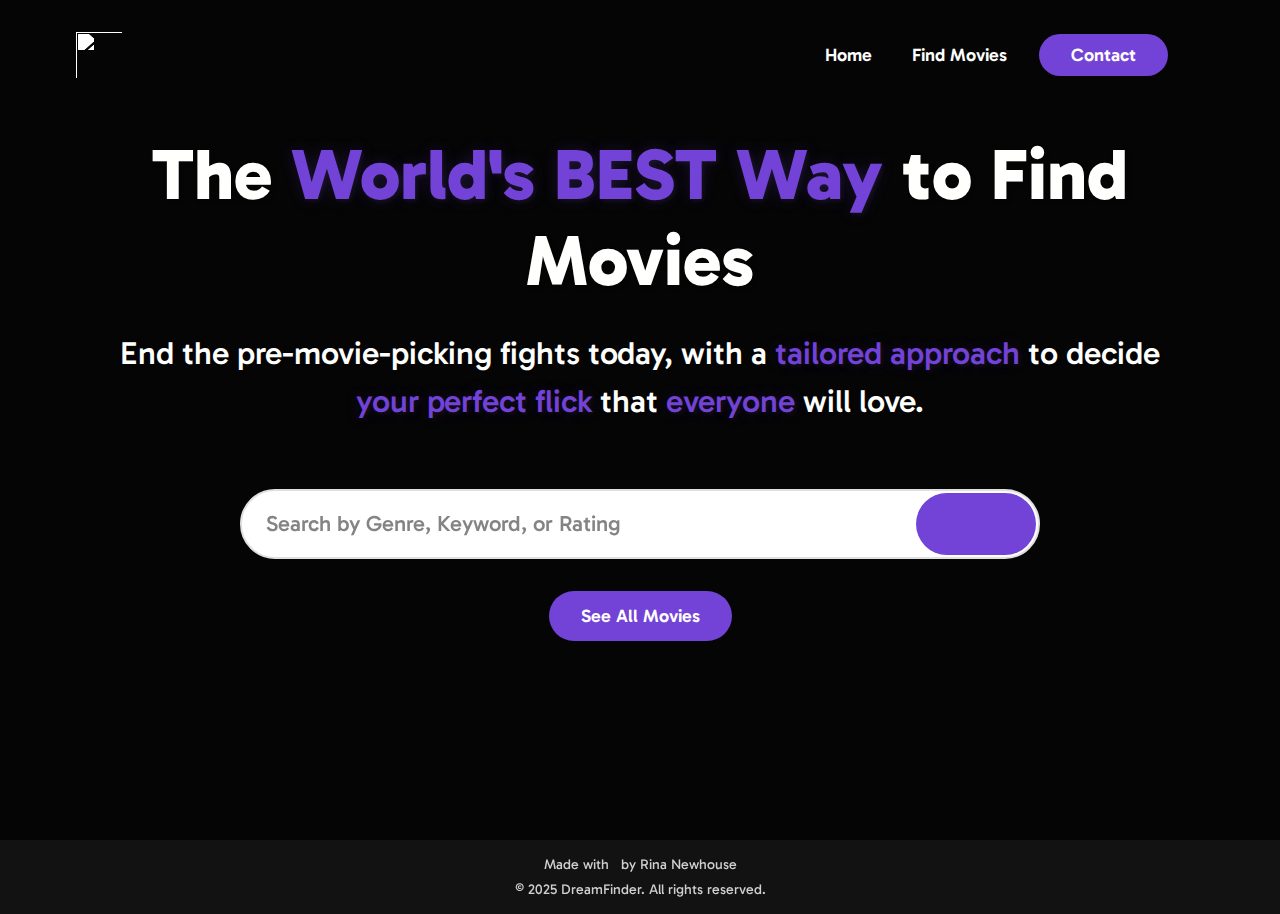
==== commit 8cf24123: "new commit" ====
--- a/index.html
+++ b/index.html
@@ -113,6 +113,19 @@
             </form>
         </div>
     </div>
+
+    <div>
+        <!-- Additional content can be added here -->
+    </div>
+
+    <footer class="footer">
+        <div class="footer__content">
+            <div class="footer__info">
+                <p>Made with <i class="fas fa-heart"></i> by Rina Newhouse</p>
+                <p>&copy; 2025 DreamFinder. All rights reserved.</p>
+            </div>
+        </div>
+    </footer>
 
     <script>
         // Initialize EmailJS with your public key
@@ -209,6 +222,13 @@
                 closeContactForm();
             }
         }
+
+        function scrollToTop() {
+            window.scrollTo({
+                top: 0,
+                behavior: 'smooth'
+            });
+        }
     </script>
 </body>
 </html>--- a/style.css
+++ b/style.css
@@ -12,6 +12,7 @@
   --accent-color: #9b75e4;
   --input-border: #e0e0e0;
   --overlay-color: rgba(0, 0, 0, 0.2);
+  --placeholder-color: #666666;
 }
 
 [data-theme="light"] {
@@ -25,6 +26,7 @@
   --accent-color: #7342d6;
   --input-border: #e0e0e0;
   --overlay-color: rgba(255, 255, 255, 0.1);
+  --placeholder-color: #666666;
 }
 
 [data-theme="dark"] {
@@ -36,6 +38,7 @@
   --paragraph-color: #a7a9be;
   --input-border: #e0e0e0;
   --overlay-color: rgba(0, 0, 0, 0.7);
+  --placeholder-color: #a7a9be;
 }
 
 /* Apply theme colors to all text elements */
@@ -64,93 +67,6 @@
 }
 
 /* Logo color adjustments */
-[data-theme="light"] .logo {
-  filter: brightness(0);
-}
-
-[data-theme="dark"] .logo {
-  filter: brightness(0) invert(1);
-}
-
-/* Search input adjustments */
-[data-theme="light"] .search__input {
-  background-color: rgba(0, 0, 0, 0.1);
-  color: var(--text-color);
-}
-
-[data-theme="light"] .search__input::placeholder {
-  color: var(--text-color);
-  opacity: 0.7;
-}
-
-/* Movie card adjustments */
-[data-theme="light"] .movie__card {
-  background-color: #f5f5f5;
-}
-
-[data-theme="light"] .movie__title,
-[data-theme="light"] .movie__year,
-[data-theme="light"] .rating__value {
-  color: var(--text-color);
-}
-
-* {
-  padding: 0;
-  margin: 0;
-  box-sizing: border-box;
-  font-family: "Gabarito", sans-serif;
-}
-
-element.style {
-    animation-duration: 1500ms;
-    transition-duration: 1500ms;
-    animation-delay: 300ms;
-    transition-delay: 300ms;
-    width: 100%;
-}
-
-html {
-  scroll-behavior: smooth;
-  background-color: var(--background-color);
-}
-
-body {
-  max-width: 100vw;
-  overflow-x: hidden;
-  background-color: var(--background-color);
-  color: var(--text-color);
-  transition: background-color var(--transition), color var(--transition);
-  font-family: "Poppins", sans-serif;
-}
-
-nav {
-  background-color: transparent;
-  padding: 16px 0;
-  position: fixed;
-  width: 100%;
-  top: 0;
-  z-index: 100;
-  box-shadow: none;
-  transition: background-color var(--transition), box-shadow var(--transition);
-}
-
-[data-theme="light"] nav {
-  background-color: transparent;
-  box-shadow: none;
-}
-
-[data-theme="dark"] nav {
-  background-color: transparent;
-  box-shadow: none;
-}
-
-img {
-  width: 100%;
-  height: 100%;
-  max-height: 50vh;
-  padding: 20px;
-}
-
 .logo {
   width: 70px;
   height: 70px;
@@ -161,6 +77,103 @@
   transition: filter var(--transition);
 }
 
+/* Default light mode - black logo */
+[data-theme="light"] .logo {
+  filter: brightness(0);
+}
+
+/* Override for home page only - white logo */
+[data-theme="light"] #landing .logo {
+  filter: brightness(0) invert(1);
+}
+
+/* Dark mode - always white logo */
+[data-theme="dark"] .logo {
+  filter: brightness(0) invert(1);
+}
+
+/* Search input adjustments */
+[data-theme="light"] .search__input {
+  background-color: rgba(0, 0, 0, 0.05);
+  color: var(--text-color);
+}
+
+[data-theme="light"] .search__input::placeholder {
+  color: var(--placeholder-color);
+  opacity: 0.8;
+}
+
+/* Movie card adjustments */
+[data-theme="light"] .movie__card {
+  background-color: #f5f5f5;
+}
+
+[data-theme="light"] .movie__title,
+[data-theme="light"] .movie__year,
+[data-theme="light"] .rating__value {
+  color: var(--text-color);
+}
+
+* {
+  padding: 0;
+  margin: 0;
+  box-sizing: border-box;
+  font-family: "Gabarito", sans-serif;
+}
+
+element.style {
+    animation-duration: 1500ms;
+    transition-duration: 1500ms;
+    animation-delay: 300ms;
+    transition-delay: 300ms;
+    width: 100%;
+}
+
+html {
+  scroll-behavior: smooth;
+  background-color: var(--background-color);
+}
+
+body {
+  max-width: 100vw;
+  overflow-x: hidden;
+  background-color: var(--background-color);
+  color: var(--text-color);
+  transition: background-color var(--transition), color var(--transition);
+  font-family: "Poppins", sans-serif;
+  min-height: 100vh;
+  display: flex;
+  flex-direction: column;
+}
+
+nav {
+  background-color: transparent;
+  height: 70px;
+  position: absolute;
+  width: 100%;
+  top: 20px;
+  z-index: 100;
+  box-shadow: none;
+  transition: background-color var(--transition), box-shadow var(--transition);
+}
+
+[data-theme="light"] nav {
+  background-color: transparent;
+  box-shadow: none;
+}
+
+[data-theme="dark"] nav {
+  background-color: transparent;
+  box-shadow: none;
+}
+
+img {
+  width: 100%;
+  height: 100%;
+  max-height: 50vh;
+  padding: 20px;
+}
+
 a {
   text-decoration: none;
 }
@@ -205,7 +218,7 @@
 .header__description {
   max-width: 1200px;
   margin: 0 auto;
-  padding: 0 24px;
+  padding: 32px 24px 0;
 }
 
 h1, h2, p, .nav__link, .landing__info--para, .landing__info--heading, .landing__info--subheading {
@@ -420,13 +433,26 @@
         height: 60px;
         padding: 10px;
     }
+
+    nav {
+        height: 60px;
+        top: 16px;
+    }
+    
+    .header__description {
+        padding: 24px 24px 0;
+    }
 }
 
 @media (max-width: 480px) {
     .btn__menu--close {
-        top: 15px;
+        top: 12px;
         right: 15px;
         font-size: 20px;
+    }
+
+    .header__description {
+        padding: 20px 16px 0;
     }
 }
 
@@ -457,9 +483,6 @@
     color: #666;
     opacity: 0.8;
     line-height: normal;
-    vertical-align: middle;
-    display: flex;
-    align-items: center;
 }
 
 input:focus {
@@ -531,7 +554,7 @@
   }
 
   nav {
-    height: 70px;
+    height: 60px;
   }
 
   h1 {
@@ -845,6 +868,8 @@
   background-color: transparent;
   transition: background-color var(--transition);
   z-index: 1;
+  flex: 1;
+  min-height: calc(100vh - 60px); /* Adjust for footer height */
 }
 
 .video-background {
@@ -901,7 +926,7 @@
 }
 
 [data-theme="light"] .logo {
-  filter: brightness(0) invert(1);
+  color: black;
   transition: filter var(--transition);
 }
 
@@ -911,11 +936,12 @@
 
 /* Movies Page Styles */
 #movies {
-  padding-top: 100px;
+  position: relative;
   min-height: 100vh;
   background-color: var(--background-color);
-  padding-bottom: 100px;
+  padding: 90px 0 24px;
   transition: background-color var(--transition);
+  flex: 1;
 }
 
 .container {
@@ -1256,7 +1282,8 @@
   align-items: center;
   gap: 20px;
   margin-top: 40px;
-  padding-bottom: 40px;
+  margin-bottom: 0;
+  padding-bottom: 0;
 }
 
 .pagination__btn {
@@ -1348,31 +1375,30 @@
   padding: 12px 80px 12px 20px;
   height: 45px;
   font-size: 16px;
-  background-color: rgba(255, 255, 255, 0.2);
+  background-color: rgba(255, 255, 255, 0.1);
   border: 2px solid var(--primary-color);
   border-radius: 8px;
   color: var(--text-color);
   transition: all 300ms ease;
-  line-height: normal;
+  text-align: left;
+  -webkit-appearance: none;
+  -moz-appearance: none;
+  appearance: none;
 }
 
 .search__input::placeholder {
+  color: var(--placeholder-color);
+  opacity: 0.8;
+  text-align: left;
+}
+
+[data-theme="light"] .search__input {
+  background-color: rgba(0, 0, 0, 0.05);
   color: var(--text-color);
-  opacity: 0.8;
-  line-height: normal;
-  vertical-align: middle;
-  display: flex;
-  align-items: center;
-}
-
-[data-theme="light"] .search__input {
-  background-color: rgba(255, 255, 255, 0.2);
-  border-color: var(--primary-color);
-  color: #ffffff;
 }
 
 [data-theme="light"] .search__input::placeholder {
-  color: #ffffff;
+  color: var(--placeholder-color);
   opacity: 0.8;
 }
 
@@ -1409,7 +1435,18 @@
 /* Media Queries for Search Bar */
 @media (max-width: 768px) {
   .search__input {
-    padding: 12px 70px 12px 16px;
+    padding: 0 70px 0 16px;
+    height: 45px;
+    line-height: 45px;
+    -webkit-appearance: none;
+    -moz-appearance: none;
+    appearance: none;
+  }
+  
+  .search__input::placeholder {
+    line-height: 45px;
+    padding: 0;
+    text-align: left;
   }
   
   .search__button {
@@ -1419,7 +1456,14 @@
 
 @media (max-width: 480px) {
   .search__input {
-    padding: 12px 65px 12px 16px;
+    padding: 0 65px 0 16px;
+    height: 45px;
+    line-height: 45px;
+  }
+  
+  .search__input::placeholder {
+    line-height: 45px;
+    padding: 0;
   }
   
   .search__button {
@@ -1440,9 +1484,7 @@
     text-align: center;
     width: auto;
     max-width: 300px;
-    margin-left: auto;
-    margin-right: auto;
-    max-resolution: auto;
+    margin: 0 auto 40px;
     display: block;
 }
 
@@ -1655,3 +1697,169 @@
         font-size: 13px;
   }
 }
+
+[data-theme="light"] #landing h1,
+[data-theme="light"] #landing h2 {
+    color: white;
+    text-shadow: 2px 2px 4px rgba(0, 0, 0, 0.3);
+}
+
+[data-theme="light"] #landing .nav__link {
+    color: white;
+}
+
+[data-theme="light"] #landing .logo {
+    filter: brightness(0) invert(1);
+}
+
+[data-theme="light"] #landing .theme-toggle,
+[data-theme="light"] #landing .btn__menu {
+    color: white;
+}
+
+[data-theme="light"] #landing .purple {
+    color: #7342d6 !important;
+    text-shadow: 2px 2px 4px rgba(45, 45, 63, 0.25),
+                 0 0 15px rgba(115, 66, 214, 0.2);
+}
+
+/* iOS-specific fixes */
+@supports (-webkit-touch-callout: none) {
+    .search__input {
+        padding-top: 0;
+        padding-bottom: 0;
+        line-height: 45px;
+    }
+
+    .search__input::placeholder {
+        line-height: 45px;
+        padding: 0;
+        position: static;
+        transform: none;
+    }
+}
+
+.clear-filters-btn {
+    padding: 8px 16px;
+    border-radius: 8px;
+    border: 2px solid var(--primary-color);
+    background-color: transparent;
+    color: var(--text-color);
+    font-size: 16px;
+    cursor: pointer;
+    transition: all 300ms ease;
+    display: flex;
+    align-items: center;
+    gap: 8px;
+    min-width: 140px;
+}
+
+.clear-filters-btn:hover {
+    background-color: var(--primary-color);
+    color: white;
+}
+
+.clear-filters-btn i {
+    font-size: 14px;
+}
+
+@media (max-width: 720px) {
+    .clear-filters-btn {
+        min-width: calc(50% - 6px);
+        justify-content: center;
+    }
+}
+
+@media (max-width: 480px) {
+    .clear-filters-btn {
+        min-width: 100%;
+        font-size: 14px;
+    }
+}
+
+/* Footer Styles */
+.footer {
+    width: 100%;
+    padding: 16px 0;
+    background-color: transparent;
+    position: relative;
+    z-index: 10;
+    margin-top: auto;
+}
+
+.footer__content {
+    max-width: 1200px;
+    margin: 0 auto;
+    padding: 0 24px;
+    text-align: center;
+    position: relative;
+}
+
+.footer__info {
+    display: flex;
+    flex-direction: column;
+    gap: 8px;
+    align-items: center;
+}
+
+.footer__info p {
+    color: var(--text-color);
+    font-size: 14px;
+    opacity: 0.8;
+    margin: 0;
+}
+
+.footer__info i.fa-heart {
+    color: #ff4d4d;
+    margin: 0 4px;
+}
+
+/* Ensure footer is visible on the landing page video background */
+[data-theme="light"] .footer__info p {
+    text-shadow: 1px 1px 2px rgba(0, 0, 0, 0.5);
+}
+
+@media (max-width: 768px) {
+    .footer {
+        padding: 16px 0;
+    }
+
+    .footer__info p {
+        font-size: 12px;
+    }
+}
+
+.back-to-top {
+    background-color: var(--primary-color);
+    color: white;
+    border: none;
+    padding: 8px 16px;
+    border-radius: 50px;
+    font-size: 14px;
+    cursor: pointer;
+    transition: all 300ms ease;
+    display: flex;
+    align-items: center;
+    gap: 6px;
+    margin: 16px auto 0;
+}
+
+.back-to-top:hover {
+    background-color: var(--primary-color-hover);
+    transform: translateY(-2px);
+}
+
+.back-to-top i {
+    font-size: 12px;
+}
+
+@media (max-width: 768px) {
+    .back-to-top {
+        font-size: 12px;
+        padding: 6px 12px;
+    }
+
+    .back-to-top i {
+        font-size: 10px;
+    }
+}
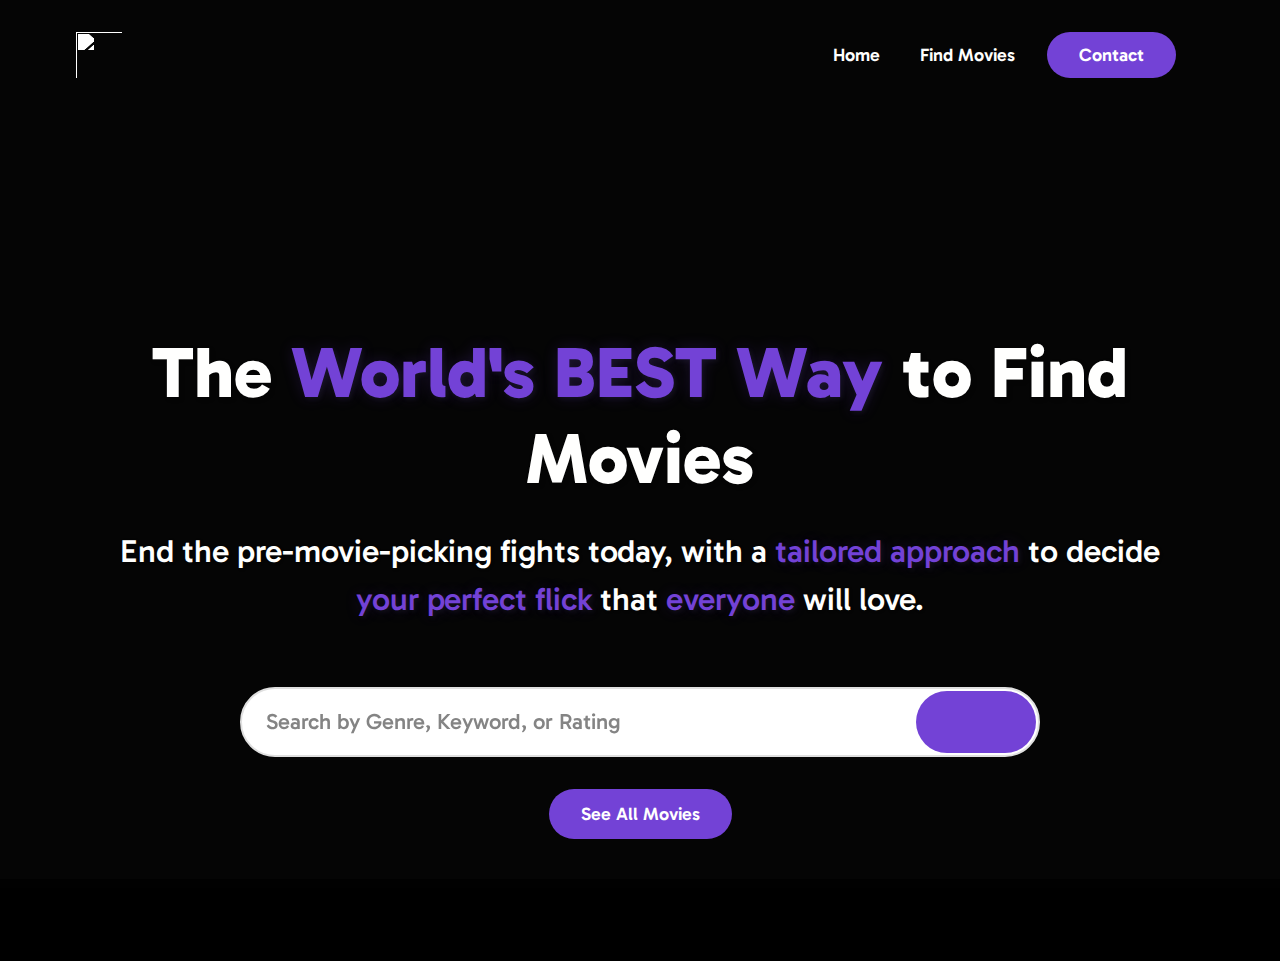
==== commit 6724cec5: "new commit" ====
--- a/index.html
+++ b/index.html
@@ -29,7 +29,7 @@
             </video>
             <div class="overlay"></div>
         </div>
-        <nav>
+        <nav class="nav__home">
             <div class="nav__container">
                 <img class="logo" src="https://img.icons8.com/?size=100&id=jzQY4eVfPyZz&format=png&color=000000" alt="">
                 <ul class="nav__links">
--- a/style.css
+++ b/style.css
@@ -129,125 +129,35 @@
     width: 100%;
 }
 
-html {
-  scroll-behavior: smooth;
-  background-color: var(--background-color);
+html, body {
+    height: 100%;
+    margin: 0;
+    padding: 0;
+    overflow-x: hidden;
+    scroll-behavior: smooth;
 }
 
 body {
   max-width: 100vw;
-  overflow-x: hidden;
   background-color: var(--background-color);
   color: var(--text-color);
   transition: background-color var(--transition), color var(--transition);
   font-family: "Poppins", sans-serif;
-  min-height: 100vh;
-  display: flex;
-  flex-direction: column;
-}
-
+    display: flex;
+    flex-direction: column;
+    min-height: 100vh;
+}
+
+/* Base Navigation Styles */
 nav {
+  left: 0;
+  right: 0;
+  width: 100%;
+  padding: 20px 0;
+  z-index: 1000;
   background-color: transparent;
-  height: 70px;
-  position: absolute;
-  width: 100%;
-  top: 20px;
-  z-index: 100;
-  box-shadow: none;
-  transition: background-color var(--transition), box-shadow var(--transition);
-}
-
-[data-theme="light"] nav {
-  background-color: transparent;
-  box-shadow: none;
-}
-
-[data-theme="dark"] nav {
-  background-color: transparent;
-  box-shadow: none;
-}
-
-img {
-  width: 100%;
-  height: 100%;
-  max-height: 50vh;
-  padding: 20px;
-}
-
-a {
-  text-decoration: none;
-}
-
-a:hover {
-  text-decoration: underline;
-}
-
-ul {
-  display: flex;
-}
-
-li {
-  list-style-type: none;
-  display: flex;
-  align-items: center;
-}
-
-button {
-  cursor: pointer;
-}
-
-button:active {
-  transform: translateY(1px);
-}
-
-.btn {
-  background-color: #7342d6;
-  color: white;
-  padding: 12px 24px;
-  font-size: 20px;
-  border-radius: 4px;
-  border: none;
-}
-
-.purple {
-  color: #7342d6 !important;
-  text-shadow: 2px 2px 4px rgba(45, 45, 63, 0.25),
-               0 0 15px rgba(115, 66, 214, 0.2);
-}
-
-.header__description {
-  max-width: 1200px;
-  margin: 0 auto;
-  padding: 32px 24px 0;
-}
-
-h1, h2, p, .nav__link, .landing__info--para, .landing__info--heading, .landing__info--subheading {
-  transition: color var(--transition);
-}
-
-h1 {
-  font-size: 72px;
-  font-weight: 800;
-  line-height: 1.2;
-  color: var(--text-color);
-  text-align: center;
-  margin-bottom: 24px;
-  text-shadow: 2px 2px 4px rgba(0, 0, 0, 0.3);
-  padding: 0 24px;
-}
-
-h2 {
-  font-size: 32px;
-  font-weight: 500;
-  line-height: 1.5;
-  color: var(--text-color);
-  margin-bottom: 32px;
-  text-align: center;
-  text-shadow: 1px 1px 3px rgba(0, 0, 0, 0.3);
-  padding: 0 24px;
-}
-
-/* Navigation */
+}
+
 .nav__container {
   width: 100%;
   max-width: 1200px;
@@ -259,24 +169,18 @@
 }
 
 .nav__links {
-    display: flex;
-    align-items: center;
-    gap: 24px;
-    list-style: none;
-    margin: 0;
-    padding: 0;
-    margin-left: auto;
+  display: flex;
+  align-items: center;
+  gap: 24px;
+  margin-left: auto;
 }
 
 .nav__link {
-  text-decoration: none;
-    font-size: 18px;
-    color: var(--text-color);
-    font-weight: 600;
+  font-size: 18px;
+  color: var(--text-color);
+  font-weight: 600;
   padding: 8px;
-    display: flex;
-    align-items: center;
-    transition: color var(--transition);
+  transition: color var(--transition);
 }
 
 .nav__link:hover {
@@ -291,72 +195,80 @@
     transition: all 300ms ease;
     font-size: 18px;
     font-weight: 600;
-    margin: 0;
-    line-height: 1;
-    height: auto;
 }
 
 .nav__link--primary:hover {
-    background-color: var(--primary-color-hover);
+  background-color: var(--primary-color-hover);
+  transform: translateY(-2px);
   text-decoration: none;
-    transform: translateY(-2px);
 }
 
 .nav__buttons {
   display: flex;
   align-items: center;
-    gap: 8px;
-    margin-left: 24px;
-}
-
-.theme-toggle {
-    background: none;
-    border: none;
-    color: var(--text-color);
-    font-size: 1.25rem;
-    cursor: pointer;
-    padding: 8px;
-    border-radius: 50%;
+  gap: 8px;
+  margin-left: 24px;
+}
+
+/* Mobile Menu Button */
+.btn__menu {
+  display: none;  
+  background: none;
+  border: none;
+  color: var(--text-color);
+  font-size: 24px;
+  cursor: pointer;
+  padding: 8px;
   transition: all 300ms ease;
-    display: flex;
-    align-items: center;
-    justify-content: center;
-    margin-left: 8px;
-}
-
-.theme-toggle:hover {
-    background-color: var(--primary-color);
-    color: white;
-    transform: translateY(-2px);
-}
-
-.btn__menu {
-    display: none;
-    background: none;
-    border: none;
-    color: var(--text-color);
-    font-size: 1.5rem;
-    cursor: pointer;
-    padding: 0.5rem;
-    z-index: 99;
-}
-
+  z-index: 2001;
+  width: 40px;
+  height: 40px;
+  align-items: center;
+  justify-content: center;
+  position: relative;
+}
+
+.btn__menu i {
+    pointer-events: none;
+    position: absolute;
+    top: 50%;
+    left: 50%;
+    transform: translate(-50%, -50%);
+}
+
+.btn__menu:hover {
+    color: var(--primary-color);
+    transform: scale(1.2);
+}
+
+/* Mobile Menu Styles */
 .menu__backdrop {
     position: fixed;
     top: 0;
     left: 0;
     width: 100%;
     height: 100%;
-    background-color: rgba(0, 0, 0, 0.9);
-    z-index: 100;
-    display: none;
+    background-color: var(--background-color);
+    z-index: 9999;
+    display: flex;
     justify-content: center;
     align-items: center;
-    backdrop-filter: blur(5px);
+    opacity: 0;
+    pointer-events: none;
+    transition: all 300ms ease;
+    transform: scale(0.95);
 }
 
 .menu__backdrop.show {
-    display: flex;
+    opacity: 1;
+    pointer-events: auto;
+    transform: scale(1);
+}
+
+/* Hide burger menu when backdrop is shown */
+body:has(.menu__backdrop.show) .btn__menu {
+    opacity: 0;
+    pointer-events: none;
 }
 
 .menu__links {
@@ -365,8 +277,6 @@
     align-items: center;
     gap: 32px;
     padding: 48px;
-    background-color: var(--background-color);
-    border-radius: 12px;
     position: relative;
     width: 90%;
     max-width: 400px;
@@ -374,7 +284,7 @@
 
 .menu__link {
     color: var(--text-color);
-    font-size: 20px;
+    font-size: 24px;
     font-weight: 600;
     text-decoration: none;
     transition: all 300ms ease;
@@ -386,13 +296,14 @@
 }
 
 .menu__link:hover {
-    background-color: var(--primary-color);
-    color: white;
+    color: var(--primary-color);
+    transform: translateY(-2px);
     text-decoration: none;
 }
 
 .btn__menu--close {
     position: fixed;
+    display: none;
     top: 20px;
     right: 20px;
     font-size: 24px;
@@ -401,88 +312,304 @@
     color: white;
     cursor: pointer;
     padding: 8px;
-    display: flex;
     align-items: center;
     justify-content: center;
     transition: all 300ms ease;
-    z-index: 101;
+    z-index: 10000;
 }
 
 .btn__menu--close:hover {
     transform: rotate(90deg);
-}
-
+    color: var(--primary-color);
+}
+
+/* Remove any theme-specific overrides for the close button */
+[data-theme="light"] .btn__menu--close,
+[data-theme="dark"] .btn__menu--close,
+#landing .btn__menu--close,
+#movies .btn__menu--close {
+    color: white;
+    pointer-events: auto;
+    cursor: pointer;
+}
+
+[data-theme="light"] .btn__menu--close:hover,
+[data-theme="dark"] .btn__menu--close:hover,
+#landing .btn__menu--close:hover,
+#movies .btn__menu--close:hover {
+    color: var(--primary-color);
+    transform: rotate(90deg);
+}
+
+/* Override for landing page */
+#landing .btn__menu--close {
+    z-index: 10000;
+    color: white;
+    display: flex !important;
+    opacity: 1;
+    visibility: visible;
+    pointer-events: auto;
+    cursor: pointer;
+}
+
+#landing .menu__backdrop {
+    z-index: 9999;
+}
+
+/* Movies Page Layout */
+#movies {
+    display: flex;
+    flex-direction: column;
+    background-color: var(--background-color);
+    padding-top: 106px;
+}
+
+#movies .container {
+    flex: 1;
+    width: 100%;
+    max-width: 1200px;
+    margin: 0 auto;
+    padding: 24px;
+    display: flex;
+    flex-direction: column;
+}
+
+#movies nav {
+    background-color: var(--background-color);
+    box-shadow: 0 2px 10px rgba(0, 0, 0, 0.1);
+}
+
+/* Footer Styles */
+.footer {
+    width: 100%;
+    background-color: transparent;
+    backdrop-filter: blur(10px);
+    -webkit-backdrop-filter: blur(10px);
+    position: relative;
+    z-index: 10;
+    margin-top: auto;
+}
+
+.footer::before {
+    content: '';
+    position: absolute;
+    top: 0;
+    left: 0;
+    width: 100%;
+    height: 100%;
+    background-color: rgba(0, 0, 0, 0.8);
+    z-index: -1;
+}
+
+#movies .footer {
+    margin-top: auto;
+    flex-shrink: 0;
+}
+
+/* Mobile Menu Styles */
 @media (max-width: 768px) {
+    .btn__menu {
+        display: flex;
+    }
+
     .nav__links {
         display: none;
     }
 
-    .nav__buttons {
-        display: flex;
-        align-items: center;
-        gap: 12px;
-        margin-left: 0;
-    }
-
-    .btn__menu {
-        display: block;
-    }
-
-    .logo {
-        width: 60px;
-        height: 60px;
-        padding: 10px;
-    }
-
-    nav {
-        height: 60px;
-        top: 16px;
-    }
-    
-    .header__description {
-        padding: 24px 24px 0;
+    #movies {
+        padding-top: 90px;
+    }
+
+    #movies .container {
+        padding: 16px;
+    }
+}
+
+/* Landing Page Layout */
+#landing {
+    display: flex;
+    flex-direction: column;
+    background-color: transparent;
+    position: relative;
+    z-index: 1;
+}
+
+/* Movies Page Footer */
+#movies .footer {
+    margin-top: auto;
+    flex-shrink: 0;
+}
+
+/* Back to Top Button */
+.back-to-top {
+    background-color: var(--primary-color);
+    color: white;
+    border: none;
+    padding: 8px 16px;
+    border-radius: 50px;
+    font-size: 14px;
+    cursor: pointer;
+    transition: all 300ms ease;
+    display: flex;
+    align-items: center;
+    gap: 6px;
+    margin: 16px auto 0;
+}
+
+.back-to-top:hover {
+    background-color: var(--primary-color-hover);
+    transform: translateY(-2px);
+}
+
+.back-to-top i {
+    font-size: 12px;
+}
+
+@media (max-width: 768px) {
+    .footer__content {
+        padding: 16px 24px;
     }
 }
 
 @media (max-width: 480px) {
-    .btn__menu--close {
-        top: 12px;
-        right: 15px;
-        font-size: 20px;
-    }
-
-    .header__description {
-        padding: 20px 16px 0;
-    }
+    .footer__content {
+        padding: 12px 20px;
+    }
+}
+
+/* Remove any conflicting styles */
+#movies nav {
+    background-color: var(--background-color);
+    box-shadow: 0 2px 10px rgba(0, 0, 0, 0.1);
+}
+
+[data-theme="light"] nav,
+[data-theme="dark"] nav {
+  background-color: var(--background-color);
+}
+
+/* Override for landing page nav */
+#landing nav {
+  background-color: transparent;
+  box-shadow: none;
+}
+
+img {
+  width: 100%;
+  height: 100%;
+  max-height: 50vh;
+  padding: 20px;
+}
+
+a {
+  text-decoration: none;
+}
+
+a:hover {
+  text-decoration: underline;
+}
+
+ul {
+  display: flex;
+}
+
+li {
+  list-style-type: none;
+  display: flex;
+  align-items: center;
+}
+
+button {
+  cursor: pointer;
+}
+
+button:active {
+  transform: translateY(1px);
+}
+
+.btn {
+  background-color: #7342d6;
+  color: white;
+  padding: 12px 24px;
+  font-size: 20px;
+  border-radius: 4px;
+  border: none;
+}
+
+.purple {
+  color: #7342d6 !important;
+  text-shadow: 2px 2px 4px rgba(45, 45, 63, 0.25),
+               0 0 15px rgba(115, 66, 214, 0.2);
+}
+
+.header__description {
+  max-width: 1200px;
+  width: 100%;
+  margin: 0 auto;
+  padding: 0 24px;
+  display: flex;
+  flex-direction: column;
+  justify-content: flex-start;
+  margin-top: clamp(160px, 25vh, 200px);
+}
+
+h1, h2, p, .nav__link, .landing__info--para, .landing__info--heading, .landing__info--subheading {
+  transition: color var(--transition);
+}
+
+h1 {
+  font-size: clamp(36px, 8vw, 72px);
+  font-weight: 800;
+  line-height: 1.2;
+  color: var(--text-color);
+  text-align: center;
+  margin-bottom: min(24px, 3vh);
+  text-shadow: 2px 2px 4px rgba(0, 0, 0, 0.3);
+  padding: 0 24px;
+}
+
+h2 {
+  font-size: clamp(20px, 4vw, 32px);
+  font-weight: 500;
+  line-height: 1.5;
+  color: var(--text-color);
+  margin-bottom: min(32px, 4vh);
+  text-align: center;
+  text-shadow: 1px 1px 3px rgba(0, 0, 0, 0.3);
+  padding: 0 24px;
 }
 
 /* Input */
 .input__wrapper {
     position: relative;
-    width: 80%;
-    max-width: 800px;
+    width: min(800px, 90%);
     margin: 0 auto;
-    margin-top: 32px;
-    margin-bottom: 32px;
+    margin-top: min(32px, 4vh);
+    margin-bottom: min(32px, 4vh);
 }
 
 input {
     width: 100%;
     padding: 0 24px;
-    height: 70px;
-    font-size: 22px;
+    height: min(70px, 8vh);
+    font-size: clamp(16px, 2.5vw, 22px);
     font-weight: 500;
     border: 2px solid #e0e0e0;
     border-radius: 50px;
     transition: all 300ms ease;
     outline: none;
     line-height: normal;
+    display: flex;
+    align-items: center;
 }
 
 input::placeholder {
     color: #666;
     opacity: 0.8;
     line-height: normal;
+    position: relative;
+    top: 0;
+    transform: none;
 }
 
 input:focus {
@@ -553,10 +680,6 @@
     padding: 24px 16px;
   }
 
-  nav {
-    height: 60px;
-  }
-
   h1 {
     font-size: 48px;
     line-height: 1.2;
@@ -583,6 +706,10 @@
     width: 100px;
   }
 
+  nav {
+    padding: 10px 0 0 0;
+  }
+
   .nav__link {
     margin-left: 12px;
     font-size: 16px;
@@ -603,7 +730,7 @@
 
 @media (max-width: 550px) {
   #landing {
-    padding-top: 85px;
+    padding-top: clamp(90px, 12vh, 120px);
   }
 
   h1 {
@@ -644,7 +771,7 @@
   }
 
   .input__button {
-    width: 50px;
+    width: 80px;
     height: calc(100% - 8px);
     right: 4px;
   }
@@ -674,7 +801,7 @@
 
 @media (max-width: 400px) {
   #landing {
-    padding-top: 80px;
+    padding-top: clamp(80px, 10vh, 100px);
   }
 
   h1 {
@@ -707,7 +834,7 @@
   }
 
   .input__button {
-    width: 40px;
+    width: 70px;
     height: calc(100% - 6px);
     right: 3px;
   }
@@ -724,11 +851,6 @@
 
   .nav__container {
     padding: 0 12px;
-  }
-
-  nav {
-    height: 70px;
-    margin-bottom: 24px;
   }
 
   .btn__menu {
@@ -767,7 +889,7 @@
   }
 
   .input__button {
-    width: 32px;
+    width: 60px;
     height: calc(100% - 6px);
     right: 3px;
   }
@@ -784,11 +906,6 @@
 
   .nav__container {
     padding: 0 8px;
-  }
-
-  nav {
-    height: 60px;
-    margin-bottom: 16px;
   }
 
   .btn__menu {
@@ -828,7 +945,7 @@
   }
 
   .input__button {
-    width: 28px;
+    width: 50px;
     height: calc(100% - 4px);
     right: 2px;
   }
@@ -847,11 +964,6 @@
     padding: 0 6px;
   }
 
-  nav {
-    height: 50px;
-    margin-bottom: 12px;
-  }
-
   .btn__menu {
     font-size: 14px;
     padding: 4px;
@@ -860,24 +972,20 @@
 
 #landing {
   position: relative;
-  height: 100vh;
-  overflow: hidden;
   display: flex;
   flex-direction: column;
-  padding-top: 100px;
+  padding-top: 0;
   background-color: transparent;
   transition: background-color var(--transition);
   z-index: 1;
-  flex: 1;
-  min-height: calc(100vh - 60px); /* Adjust for footer height */
 }
 
 .video-background {
   position: absolute;
   top: 0;
   left: 0;
-    width: 100%;
-  height: 100%;
+  width: 100%;
+  height: 100vh;
   z-index: -3;
   overflow: hidden;
 }
@@ -919,6 +1027,7 @@
 .theme-toggle:hover {
   transform: scale(1.2);
   text-decoration: none;
+  color: var(--primary-color);
 }
 
 .theme-toggle.nav__link:hover {
@@ -935,23 +1044,76 @@
 }
 
 /* Movies Page Styles */
-#movies {
-  position: relative;
-  min-height: 100vh;
-  background-color: var(--background-color);
-  padding: 90px 0 24px;
-  transition: background-color var(--transition);
-  flex: 1;
-}
-
-.container {
-  padding: 0 24px 32px;
+#movies .footer__content {
+    margin-top: auto;
   max-width: 1200px;
   margin: 0 auto;
-}
-
-.movies__header {
-    margin-bottom: 24px;
+    padding: 20px 24px;
+}
+
+.movies__list {
+  display: grid;
+  grid-template-columns: repeat(auto-fill, minmax(200px, 1fr));
+  gap: 32px;
+  padding: 20px 0;
+}
+
+/* Footer Styles */
+.footer {
+  margin-top: auto;
+  width: 100%;
+  background-color: transparent;
+  backdrop-filter: blur(10px);
+  -webkit-backdrop-filter: blur(10px);
+  position: relative;
+  z-index: 10;
+}
+
+.footer::before {
+  content: '';
+  position: absolute;
+  top: 0;
+  left: 0;
+  width: 100%;
+  height: 100%;
+  background-color: rgba(0, 0, 0, 0.8);
+  z-index: -1;
+}
+
+.footer__copyright,
+.footer__info p {
+  color: white;
+  text-shadow: 1px 1px 2px rgba(0, 0, 0, 0.3);
+}
+
+.footer__info {
+  display: flex;
+  flex-direction: column;
+  gap: 8px;
+  align-items: center;
+}
+
+/* Remove any conflicting styles */
+#movies .footer {
+  margin-top: auto;
+}
+
+/* Ensure proper spacing for pagination */
+.movies__pagination {
+  margin-bottom: 40px;
+}
+
+/* Responsive adjustments */
+@media (max-width: 768px) {
+  #movies .container {
+    padding: 16px;
+  }
+}
+
+@media (max-width: 480px) {
+  #movies .container {
+    padding: 12px;
+  }
 }
 
 .movies__header h2 {
@@ -1056,13 +1218,6 @@
   100% { transform: rotate(360deg); }
 }
 
-.movies__list {
-  display: grid;
-  grid-template-columns: repeat(auto-fill, minmax(200px, 1fr));
-  gap: 32px;
-  padding: 20px 0;
-}
-
 .movie__card {
   background-color: var(--background-color);
   border-radius: 12px;
@@ -1070,10 +1225,16 @@
   transition: transform 0.3s ease;
   cursor: pointer;
   box-shadow: 0 4px 6px rgba(0, 0, 0, 0.1);
+  position: relative;
 }
 
 .movie__card:hover {
   transform: scale(1.05);
+}
+
+.movie__card--active {
+  transform: scale(1.02);
+  box-shadow: 0 8px 12px rgba(0, 0, 0, 0.2);
 }
 
 .movie__img--wrapper {
@@ -1097,9 +1258,11 @@
 
 .movie__title {
   font-size: 18px;
-  font-weight: 600;
-  color: var(--text-color);
+  font-weight: 700;
+  color: white;
   margin-bottom: 8px;
+  text-shadow: 1px 1px 2px rgba(0, 0, 0, 0.5);
+  letter-spacing: 0.3px;
 }
 
 .movie__year {
@@ -1282,8 +1445,7 @@
   align-items: center;
   gap: 20px;
   margin-top: 40px;
-  margin-bottom: 0;
-  padding-bottom: 0;
+  margin-bottom: 60px;
 }
 
 .pagination__btn {
@@ -1372,7 +1534,7 @@
 
 .search__input {
   width: 100%;
-  padding: 12px 80px 12px 20px;
+  padding: 0 80px 0 20px;
   height: 45px;
   font-size: 16px;
   background-color: rgba(255, 255, 255, 0.1);
@@ -1384,12 +1546,18 @@
   -webkit-appearance: none;
   -moz-appearance: none;
   appearance: none;
+  display: flex;
+  align-items: center;
+  line-height: 45px;
 }
 
 .search__input::placeholder {
   color: var(--placeholder-color);
   opacity: 0.8;
   text-align: left;
+  line-height: 45px;
+  position: static;
+  transform: none;
 }
 
 [data-theme="light"] .search__input {
@@ -1475,16 +1643,16 @@
     display: inline-block;
     background-color: var(--primary-color);
     color: white;
-    padding: 14px 32px;
+    padding: min(14px, 2vh) min(32px, 4vw);
     border-radius: 50px;
-    font-size: 18px;
+    font-size: clamp(16px, 2.5vw, 18px);
     font-weight: 600;
     transition: all 300ms ease;
     text-decoration: none;
     text-align: center;
     width: auto;
     max-width: 300px;
-    margin: 0 auto 40px;
+    margin: 0 auto min(40px, 5vh);
     display: block;
 }
 
@@ -1725,14 +1893,16 @@
 
 /* iOS-specific fixes */
 @supports (-webkit-touch-callout: none) {
-    .search__input {
-        padding-top: 0;
-        padding-bottom: 0;
-        line-height: 45px;
-    }
-
-    .search__input::placeholder {
-        line-height: 45px;
+    input {
+        padding: 0 24px;
+        height: min(70px, 8vh);
+        line-height: min(70px, 8vh);
+        display: flex;
+        align-items: center;
+    }
+
+    input::placeholder {
+        line-height: min(70px, 8vh);
         padding: 0;
         position: static;
         transform: none;
@@ -1779,20 +1949,36 @@
 
 /* Footer Styles */
 .footer {
+    margin-top: auto;
     width: 100%;
-    padding: 16px 0;
     background-color: transparent;
+    backdrop-filter: blur(10px);
+    -webkit-backdrop-filter: blur(10px);
     position: relative;
     z-index: 10;
-    margin-top: auto;
+}
+
+.footer::before {
+    content: '';
+    position: absolute;
+    top: 0;
+    left: 0;
+    width: 100%;
+    height: 100%;
+    background-color: rgba(0, 0, 0, 0.8);
+    z-index: -1;
 }
 
 .footer__content {
     max-width: 1200px;
     margin: 0 auto;
-    padding: 0 24px;
-    text-align: center;
-    position: relative;
+    padding: 20px 24px;
+}
+
+.footer__copyright {
+    margin: 0;
+    color: white;
+    text-shadow: 1px 1px 2px rgba(0, 0, 0, 0.3);
 }
 
 .footer__info {
@@ -1803,30 +1989,23 @@
 }
 
 .footer__info p {
-    color: var(--text-color);
+    color: white;
     font-size: 14px;
-    opacity: 0.8;
+    opacity: 0.9;
     margin: 0;
+    text-shadow: 1px 1px 2px rgba(0, 0, 0, 0.3);
+}
+
+#landing .footer__info p,
+#landing .footer__copyright {
+    text-shadow: 1px 1px 2px rgba(0, 0, 0, 0.5);
 }
 
 .footer__info i.fa-heart {
-    color: #ff4d4d;
+    color: #9468ff;
     margin: 0 4px;
-}
-
-/* Ensure footer is visible on the landing page video background */
-[data-theme="light"] .footer__info p {
-    text-shadow: 1px 1px 2px rgba(0, 0, 0, 0.5);
-}
-
-@media (max-width: 768px) {
-    .footer {
-        padding: 16px 0;
-    }
-
-    .footer__info p {
-        font-size: 12px;
-    }
+    text-shadow: 2px 2px 4px rgba(45, 45, 63, 0.4),
+                 0 0 20px rgba(148, 104, 255, 0.6);
 }
 
 .back-to-top {
@@ -1853,13 +2032,262 @@
     font-size: 12px;
 }
 
+/* Adjust main content spacing */
+#landing {
+  position: relative;
+  display: flex;
+  flex-direction: column;
+  padding-top: 0;
+  background-color: transparent;
+  transition: background-color var(--transition);
+  z-index: 1;
+}
+
+/* Responsive adjustments */
 @media (max-width: 768px) {
-    .back-to-top {
-        font-size: 12px;
-        padding: 6px 12px;
-    }
-
-    .back-to-top i {
-        font-size: 10px;
-    }
-}
+    #landing {
+        padding-top: clamp(90px, 12vh, 120px);
+    }
+
+    .header__description {
+        padding: 0 16px;
+        margin-top: clamp(140px, 22vh, 180px);
+    }
+}
+
+@media (max-width: 480px) {
+    #landing {
+        padding-top: clamp(80px, 10vh, 100px);
+    }
+
+    .header__description {
+        padding: 0 12px;
+        margin-top: clamp(120px, 20vh, 160px);
+    }
+}
+
+/* Height-based adjustments */
+@media (max-height: 700px) {
+    .header__description {
+        margin-top: clamp(120px, 20vh, 140px);
+    }
+}
+
+@media (min-height: 800px) {
+    .header__description {
+        margin-top: clamp(180px, 28vh, 220px);
+    }
+}
+
+/* iPhone specific optimizations */
+@supports (-webkit-touch-callout: none) {
+    #landing {
+        min-height: -webkit-fill-available;
+    }
+}
+
+.movie__details {
+    position: fixed;
+    top: 50%;
+    left: 50%;
+    transform: translate(-50%, -50%) scale(0.9);
+    width: 90%;
+    max-width: 600px;
+    background-color: var(--background-color);
+    border-radius: 16px;
+    padding: 32px;
+    box-shadow: 0 10px 30px rgba(0, 0, 0, 0.3);
+    z-index: 1001;
+    opacity: 0;
+    visibility: hidden;
+    transition: all 0.3s ease;
+    border: 2px solid var(--primary-color);
+    cursor: default;
+    max-height: 90vh;
+    overflow-y: auto;
+}
+
+.movie__details-backdrop {
+    position: fixed;
+    top: 0;
+    left: 0;
+    width: 100vw;
+    height: 100vh;
+    background-color: rgba(0, 0, 0, 0.7);
+    backdrop-filter: blur(5px);
+    -webkit-backdrop-filter: blur(5px);
+    z-index: 1000;
+    opacity: 0;
+    visibility: hidden;
+    transition: all 0.3s ease;
+}
+
+.movie__details.show {
+    opacity: 1;
+    visibility: visible;
+    transform: translate(-50%, -50%) scale(1);
+}
+
+.movie__details.show + .movie__details-backdrop {
+    opacity: 1;
+    visibility: visible;
+}
+
+.movie__details-close {
+    position: absolute;
+    top: 16px;
+    right: 16px;
+    background: none;
+    border: none;
+    color: var(--text-color);
+    font-size: 24px;
+    cursor: pointer;
+    padding: 8px;
+    transition: all 0.3s ease;
+}
+
+.movie__details-close:hover {
+    transform: rotate(90deg);
+    color: var(--primary-color);
+}
+
+.movie__details-title {
+    color: var(--primary-color);
+    font-size: 28px;
+    font-weight: 700;
+    margin-bottom: 24px;
+    text-align: center;
+}
+
+.movie__summary h4,
+.movie__recommendations h4 {
+    color: var(--primary-color);
+    font-size: 22px;
+    margin-bottom: 20px;
+    font-weight: 600;
+    display: flex;
+    align-items: center;
+    gap: 8px;
+}
+
+.movie__summary h4::after,
+.movie__recommendations h4::after {
+    content: '';
+    flex: 1;
+    height: 2px;
+    background-color: var(--primary-color);
+    opacity: 0.3;
+    margin-left: 8px;
+}
+
+.movie__summary {
+    margin-bottom: 28px;
+    max-height: 200px;
+    overflow-y: auto;
+}
+
+.movie__summary p {
+    color: var(--text-color);
+    font-size: 18px;
+    line-height: 1.6;
+    margin: 0;
+    padding-right: 16px;
+    white-space: normal;
+    word-wrap: break-word;
+    overflow-wrap: break-word;
+}
+
+.movie__summary::-webkit-scrollbar {
+    width: 6px;
+}
+
+.movie__summary::-webkit-scrollbar-track {
+    background: rgba(255, 255, 255, 0.1);
+    border-radius: 3px;
+}
+
+.movie__summary::-webkit-scrollbar-thumb {
+    background: var(--primary-color);
+    border-radius: 3px;
+}
+
+@media (max-width: 768px) {
+    .movie__summary {
+        max-height: 180px;
+    }
+    
+    .movie__summary p {
+        font-size: 16px;
+    }
+}
+
+@media (max-width: 480px) {
+    .movie__summary {
+        max-height: 160px;
+    }
+    
+    .movie__summary p {
+        font-size: 15px;
+    }
+}
+
+.movie__recommendations {
+    margin-top: 24px;
+}
+
+.movie__recommendations ul {
+    list-style-type: none;
+    padding: 0;
+    margin: 0;
+    display: flex;
+    flex-direction: column;
+    gap: 12px;
+}
+
+.movie__recommendations li {
+    color: var(--text-color);
+    font-size: 17px;
+    line-height: 1.6;
+    padding-left: 24px;
+    position: relative;
+    opacity: 0.9;
+    margin: 0;
+    display: flex;
+    align-items: flex-start;
+}
+
+.movie__recommendations li::before {
+    content: "•";
+    color: var(--primary-color);
+    font-size: 20px;
+    position: absolute;
+    left: 0;
+    top: 0;
+    line-height: 1.6;
+}
+
+.nav__home {
+  position: relative !important;
+}
+
+@media (max-width: 768px) {
+    .movie__recommendations li {
+        font-size: 16px;
+        padding-left: 20px;
+    }
+
+    .movie__recommendations li::before {
+        font-size: 18px;
+    }
+}
+
+@media (max-width: 480px) {
+    .movie__recommendations li {
+        font-size: 15px;
+        padding-left: 18px;
+    }
+
+    .movie__recommendations li::before {
+        font-size: 16px;
+    }
+}
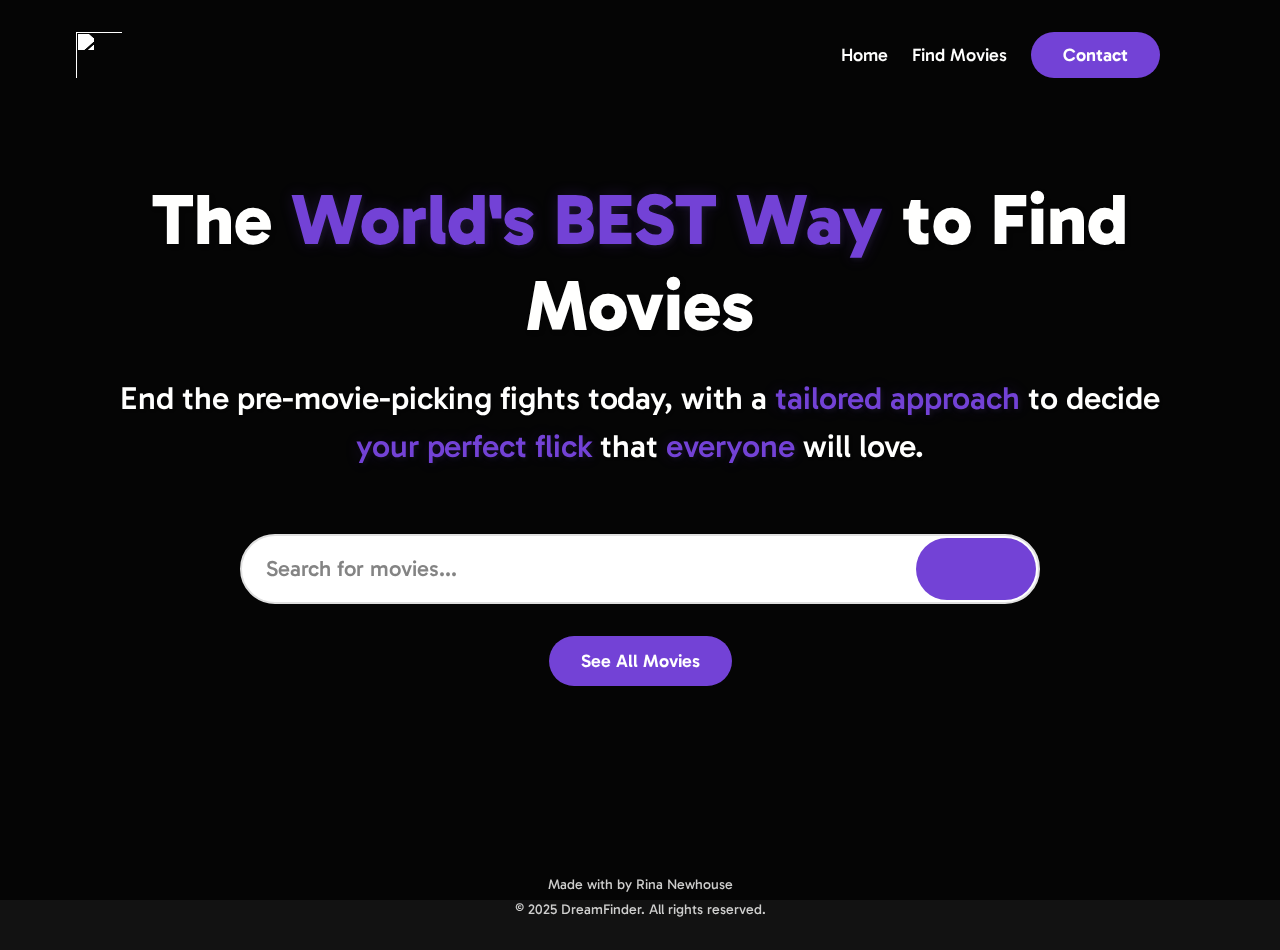
==== commit 354c3501: "new commit" ====
--- a/index.html
+++ b/index.html
@@ -6,19 +6,13 @@
     <meta name="viewport" content="width=device-width, initial-scale=1.0">
     <title>DreamFinder — Find Your Dream Movie Today</title>
     <link rel="icon" type="image/x-icon" href="https://img.icons8.com/?size=512&id=jzQY4eVfPyZz&format=png&color=000000">
-    <style>
-        html {
-            background-color: #000;
-        }
-        body {
-            background-color: transparent;
-        }
-    </style>
     <link rel="stylesheet" href="style.css">
-    <script src="theme.js"></script>
-    <script src="index.js"></script>
     <script src="https://kit.fontawesome.com/42d214a21a.js" crossorigin="anonymous"></script>
     <script type="text/javascript" src="https://cdn.jsdelivr.net/npm/@emailjs/browser@3/dist/email.min.js"></script>
+    <script src="theme.js" defer></script>
+    <script src="burger-menu.js" defer></script>
+    <script src="contact.js" defer></script>
+    <script src="index.js" defer></script>
 </head>
 
 <body>
@@ -29,7 +23,7 @@
             </video>
             <div class="overlay"></div>
         </div>
-        <nav class="nav__home">
+        <nav>
             <div class="nav__container">
                 <img class="logo" src="https://img.icons8.com/?size=100&id=jzQY4eVfPyZz&format=png&color=000000" alt="">
                 <ul class="nav__links">
@@ -46,18 +40,18 @@
                     </button>
                 </div>
                 <div class="menu__backdrop">
-                    <button class="btn__menu btn__menu--close" onclick="closeMenu()">
+                    <button class="btn__menu btn__menu--close">
                         <i class="fa-duotone fa-solid fa-xmark"></i>
                     </button>
                     <ul class="menu__links">
                         <li class="menu__list">
-                            <a href="#" class="menu__link" onclick="closeMenu()">Home</a>
+                            <a href="#" class="menu__link">Home</a>
                         </li>
                         <li class="menu__list">
-                            <a href="movies.html?search=all%20movies" class="menu__link" onclick="closeMenu()">Find Movies</a>
+                            <a href="movies.html?search=all%20movies" class="menu__link">Find Movies</a>
                         </li>
                         <li class="menu__list">
-                            <a href="#" class="menu__link" onclick="openContactForm(); closeMenu()">Contact</a>
+                            <a href="#" class="menu__link contact-link">Contact</a>
                         </li>
                     </ul>
                 </div>
@@ -76,7 +70,7 @@
                 <input 
                     type="text" 
                     id="searchInput" 
-                    placeholder="Search by Genre, Keyword, or Rating" 
+                    placeholder="Search for movies..." 
                     autocomplete="off" 
                     translate="no" 
                     data-form-type="other"
--- a/style.css
+++ b/style.css
@@ -1,5 +1,5 @@
 /* GENERAL CSS */
-@import url('https://fonts.googleapis.com/css2?family=Gabarito:wght@400;500;600;700;800;900&display=swap');
+@import url("https://fonts.googleapis.com/css2?family=Gabarito:wght@400;500;600;700;800;900&display=swap");
 
 :root {
   --primary-color: #7342d6;
@@ -42,10 +42,10 @@
 }
 
 /* Apply theme colors to all text elements */
-[data-theme="light"] h1,
-[data-theme="light"] h2,
-[data-theme="light"] p,
-[data-theme="light"] .nav__link,
+[data-theme="light"] h1:not(.footer__info h1):not(.footer__content h1),
+[data-theme="light"] h2:not(.footer__info h2):not(.footer__content h2),
+[data-theme="light"] p:not(.footer__info p):not(.footer__content p):not(#landing .footer__info p),
+[data-theme="light"] .nav__link:not(.nav__link--primary),
 [data-theme="light"] .purple {
   color: var(--text-color);
 }
@@ -122,374 +122,57 @@
 }
 
 element.style {
-    animation-duration: 1500ms;
-    transition-duration: 1500ms;
-    animation-delay: 300ms;
-    transition-delay: 300ms;
-    width: 100%;
-}
-
-html, body {
-    height: 100%;
-    margin: 0;
-    padding: 0;
-    overflow-x: hidden;
-    scroll-behavior: smooth;
+  animation-duration: 1500ms;
+  transition-duration: 1500ms;
+  animation-delay: 300ms;
+  transition-delay: 300ms;
+  width: 100%;
+}
+
+html {
+  scroll-behavior: smooth;
+  background-color: transparent;
 }
 
 body {
   max-width: 100vw;
+  overflow-x: hidden;
+  color: var(--text-color);
+  transition: color var(--transition);
+  font-family: "Poppins", sans-serif;
+  min-height: 100vh;
+  display: flex;
+  flex-direction: column;
   background-color: var(--background-color);
-  color: var(--text-color);
-  transition: background-color var(--transition), color var(--transition);
-  font-family: "Poppins", sans-serif;
-    display: flex;
-    flex-direction: column;
-    min-height: 100vh;
-}
-
-/* Base Navigation Styles */
+}
+
 nav {
-  left: 0;
-  right: 0;
+  background-color: transparent;
+  height: 70px;
+  position: absolute;
   width: 100%;
-  padding: 20px 0;
-  z-index: 1000;
-  background-color: transparent;
-}
-
-.nav__container {
-  width: 100%;
-  max-width: 1200px;
-  padding: 0 24px;
-  display: flex;
-  justify-content: space-between;
-  align-items: center;
-  margin: 0 auto;
-}
-
-.nav__links {
+  top: 20px;
+  z-index: 100;
+  box-shadow: none;
+  transition: background-color var(--transition), box-shadow var(--transition);
   display: flex;
   align-items: center;
   gap: 24px;
   margin-left: auto;
 }
 
-.nav__link {
-  font-size: 18px;
-  color: var(--text-color);
-  font-weight: 600;
-  padding: 8px;
-  transition: color var(--transition);
-}
-
-.nav__link:hover {
-  text-decoration: underline;
-}
-
-.nav__link--primary {
-    background-color: var(--primary-color);
-    color: white !important;
-    padding: 12px 32px;
-    border-radius: 50px;
-    transition: all 300ms ease;
-    font-size: 18px;
-    font-weight: 600;
-}
-
-.nav__link--primary:hover {
-  background-color: var(--primary-color-hover);
-  transform: translateY(-2px);
-  text-decoration: none;
-}
-
-.nav__buttons {
-  display: flex;
-  align-items: center;
-  gap: 8px;
-  margin-left: 24px;
-}
-
-/* Mobile Menu Button */
-.btn__menu {
-  display: none;  
-  background: none;
-  border: none;
-  color: var(--text-color);
-  font-size: 24px;
-  cursor: pointer;
-  padding: 8px;
-  transition: all 300ms ease;
-  z-index: 2001;
-  width: 40px;
-  height: 40px;
-  align-items: center;
-  justify-content: center;
-  position: relative;
-}
-
-.btn__menu i {
-    pointer-events: none;
-    position: absolute;
-    top: 50%;
-    left: 50%;
-    transform: translate(-50%, -50%);
-}
-
-.btn__menu:hover {
-    color: var(--primary-color);
-    transform: scale(1.2);
-}
-
-/* Mobile Menu Styles */
-.menu__backdrop {
-    position: fixed;
-    top: 0;
-    left: 0;
-    width: 100%;
-    height: 100%;
-    background-color: var(--background-color);
-    z-index: 9999;
-    display: flex;
-    justify-content: center;
-    align-items: center;
-    opacity: 0;
-    pointer-events: none;
-    transition: all 300ms ease;
-    transform: scale(0.95);
-}
-
-.menu__backdrop.show {
-    opacity: 1;
-    pointer-events: auto;
-    transform: scale(1);
-}
-
-/* Hide burger menu when backdrop is shown */
-body:has(.menu__backdrop.show) .btn__menu {
-    opacity: 0;
-    pointer-events: none;
-}
-
-.menu__links {
-    display: flex;
-    flex-direction: column;
-    align-items: center;
-    gap: 32px;
-    padding: 48px;
-    position: relative;
-    width: 90%;
-    max-width: 400px;
-}
-
-.menu__link {
-    color: var(--text-color);
-    font-size: 24px;
-    font-weight: 600;
-    text-decoration: none;
-    transition: all 300ms ease;
-    padding: 12px;
-    display: block;
-    text-align: center;
-    width: 100%;
-    border-radius: 8px;
-}
-
-.menu__link:hover {
-    color: var(--primary-color);
-    transform: translateY(-2px);
-    text-decoration: none;
-}
-
-.btn__menu--close {
-    position: fixed;
-    display: none;
-    top: 20px;
-    right: 20px;
-    font-size: 24px;
-    background: none;
-    border: none;
-    color: white;
-    cursor: pointer;
-    padding: 8px;
-    align-items: center;
-    justify-content: center;
-    transition: all 300ms ease;
-    z-index: 10000;
-}
-
-.btn__menu--close:hover {
-    transform: rotate(90deg);
-    color: var(--primary-color);
-}
-
-/* Remove any theme-specific overrides for the close button */
-[data-theme="light"] .btn__menu--close,
-[data-theme="dark"] .btn__menu--close,
-#landing .btn__menu--close,
-#movies .btn__menu--close {
-    color: white;
-    pointer-events: auto;
-    cursor: pointer;
-}
-
-[data-theme="light"] .btn__menu--close:hover,
-[data-theme="dark"] .btn__menu--close:hover,
-#landing .btn__menu--close:hover,
-#movies .btn__menu--close:hover {
-    color: var(--primary-color);
-    transform: rotate(90deg);
-}
-
-/* Override for landing page */
-#landing .btn__menu--close {
-    z-index: 10000;
-    color: white;
-    display: flex !important;
-    opacity: 1;
-    visibility: visible;
-    pointer-events: auto;
-    cursor: pointer;
-}
-
-#landing .menu__backdrop {
-    z-index: 9999;
-}
-
-/* Movies Page Layout */
-#movies {
-    display: flex;
-    flex-direction: column;
-    background-color: var(--background-color);
-    padding-top: 106px;
-}
-
-#movies .container {
-    flex: 1;
-    width: 100%;
-    max-width: 1200px;
-    margin: 0 auto;
-    padding: 24px;
-    display: flex;
-    flex-direction: column;
-}
-
 #movies nav {
-    background-color: var(--background-color);
-    box-shadow: 0 2px 10px rgba(0, 0, 0, 0.1);
-}
-
-/* Footer Styles */
-.footer {
-    width: 100%;
-    background-color: transparent;
-    backdrop-filter: blur(10px);
-    -webkit-backdrop-filter: blur(10px);
-    position: relative;
-    z-index: 10;
-    margin-top: auto;
-}
-
-.footer::before {
-    content: '';
-    position: absolute;
-    top: 0;
-    left: 0;
-    width: 100%;
-    height: 100%;
-    background-color: rgba(0, 0, 0, 0.8);
-    z-index: -1;
-}
-
-#movies .footer {
-    margin-top: auto;
-    flex-shrink: 0;
-}
-
-/* Mobile Menu Styles */
-@media (max-width: 768px) {
-    .btn__menu {
-        display: flex;
-    }
-
-    .nav__links {
-        display: none;
-    }
-
-    #movies {
-        padding-top: 90px;
-    }
-
-    #movies .container {
-        padding: 16px;
-    }
-}
-
-/* Landing Page Layout */
-#landing {
-    display: flex;
-    flex-direction: column;
-    background-color: transparent;
-    position: relative;
-    z-index: 1;
-}
-
-/* Movies Page Footer */
-#movies .footer {
-    margin-top: auto;
-    flex-shrink: 0;
-}
-
-/* Back to Top Button */
-.back-to-top {
-    background-color: var(--primary-color);
-    color: white;
-    border: none;
-    padding: 8px 16px;
-    border-radius: 50px;
-    font-size: 14px;
-    cursor: pointer;
-    transition: all 300ms ease;
-    display: flex;
-    align-items: center;
-    gap: 6px;
-    margin: 16px auto 0;
-}
-
-.back-to-top:hover {
-    background-color: var(--primary-color-hover);
-    transform: translateY(-2px);
-}
-
-.back-to-top i {
-    font-size: 12px;
-}
-
-@media (max-width: 768px) {
-    .footer__content {
-        padding: 16px 24px;
-    }
-}
-
-@media (max-width: 480px) {
-    .footer__content {
-        padding: 12px 20px;
-    }
-}
-
-/* Remove any conflicting styles */
-#movies nav {
-    background-color: var(--background-color);
-    box-shadow: 0 2px 10px rgba(0, 0, 0, 0.1);
-}
-
-[data-theme="light"] nav,
+  position: fixed;
+  top: 20px;
+  background-color: transparent;
+}
+
+[data-theme="light"] nav {
+  background-color: transparent;
+  box-shadow: none;
+}
+
 [data-theme="dark"] nav {
-  background-color: var(--background-color);
-}
-
-/* Override for landing page nav */
-#landing nav {
   background-color: transparent;
   box-shadow: none;
 }
@@ -503,10 +186,6 @@
 
 a {
   text-decoration: none;
-}
-
-a:hover {
-  text-decoration: underline;
 }
 
 ul {
@@ -539,21 +218,22 @@
 .purple {
   color: #7342d6 !important;
   text-shadow: 2px 2px 4px rgba(45, 45, 63, 0.25),
-               0 0 15px rgba(115, 66, 214, 0.2);
+    0 0 15px rgba(115, 66, 214, 0.2);
 }
 
 .header__description {
   max-width: 1200px;
-  width: 100%;
   margin: 0 auto;
-  padding: 0 24px;
-  display: flex;
-  flex-direction: column;
-  justify-content: flex-start;
-  margin-top: clamp(160px, 25vh, 200px);
-}
-
-h1, h2, p, .nav__link, .landing__info--para, .landing__info--heading, .landing__info--subheading {
+  padding: min(32px, 4vh) 24px 0;
+}
+
+h1,
+h2,
+p,
+.nav__link,
+.landing__info--para,
+.landing__info--heading,
+.landing__info--subheading {
   transition: color var(--transition);
 }
 
@@ -565,7 +245,7 @@
   text-align: center;
   margin-bottom: min(24px, 3vh);
   text-shadow: 2px 2px 4px rgba(0, 0, 0, 0.3);
-  padding: 0 24px;
+  margin-top: 24px
 }
 
 h2 {
@@ -579,37 +259,214 @@
   padding: 0 24px;
 }
 
+/* Navigation */
+.nav__container {
+  width: 100%;
+  max-width: 1200px;
+  padding: 0 24px;
+  display: flex;
+  justify-content: space-between;
+  align-items: center;
+  margin: 0 auto;
+}
+
+.nav__links {
+  display: flex;
+  align-items: center;
+  gap: 24px;
+  list-style: none;
+  margin: 0;
+  padding: 0;
+  margin-left: auto;
+}
+
+.nav__link {
+  font-size: 18px;
+  position: relative;
+  color: var(--text-color);
+  font-weight: 500;
+  padding: 8px 0;
+  transition: color 300ms ease;
+  text-decoration: none;
+}
+
+.nav__link::after {
+  content: "";
+  position: absolute;
+  height: 3px;
+  bottom: 0px;
+  width: 0;
+  right: 0;
+  background: var(--primary-color);
+  transition: all 300ms ease;
+}
+
+.nav__link:hover {
+  color: var(--primary-color);
+}
+
+.nav__link:hover::after {
+  width: 100%;
+  left: 0;
+}
+
+/* Primary Link (Contact Button) */
+.nav__link--primary {
+  background-color: var(--primary-color);
+  color: white !important;
+  padding: 12px 32px;
+  border-radius: 50px;
+  transition: all 300ms ease !important;
+  font-size: 18px;
+  font-weight: 600;
+}
+
+.nav__link--primary:hover {
+  background-color: var(--primary-color-hover);
+  transform: translateY(-2px);
+  text-decoration: none;
+}
+
+.nav__link--primary::after {
+  display: none;
+}
+
+.nav__buttons {
+  display: flex;
+  align-items: center;
+  margin-left: 16px;
+}
+
+.theme-toggle {
+  background: none;
+  border: none;
+  color: var(--text-color);
+  font-size: 1.25rem;
+  cursor: pointer;
+  padding: 8px;
+  border-radius: 50%;
+  transition: all 300ms ease;
+  display: flex;
+  align-items: center;
+  justify-content: center;
+  width: 40px;
+  height: 40px;
+}
+
+.theme-toggle:hover {
+  background-color: var(--primary-color);
+  color: white;
+  transform: translateY(-2px);
+}
+
+.btn__menu {
+  display: none;
+  background: none;
+  border: none;
+  color: var(--text-color);
+  font-size: 1.5rem;
+  cursor: pointer;
+  padding: 0.5rem;
+  z-index: 99;
+}
+
+.menu__backdrop {
+  position: fixed;
+  top: 0;
+  left: 0;
+  width: 100%;
+  height: 100%;
+  background-color: rgba(0, 0, 0, 0.9);
+  z-index: 100;
+  display: none;
+  justify-content: center;
+  align-items: center;
+  backdrop-filter: blur(5px);
+}
+
+.menu__backdrop.show {
+  display: flex;
+}
+
+.menu__links {
+  display: flex;
+  flex-direction: column;
+  align-items: center;
+  gap: 32px;
+  padding: 48px;
+  background-color: var(--background-color);
+  border-radius: 12px;
+  position: relative;
+  width: 90%;
+  max-width: 400px;
+}
+
+.menu__link {
+  color: var(--text-color);
+  font-size: 20px;
+  font-weight: 600;
+  text-decoration: none;
+  transition: all 300ms ease;
+  padding: 12px;
+  display: block;
+  text-align: center;
+  width: 100%;
+  border-radius: 8px;
+}
+
+.menu__link:hover {
+  background-color: var(--primary-color);
+  color: white;
+  text-decoration: none;
+}
+
+.btn__menu--close {
+  position: fixed;
+  top: 20px;
+  right: 20px;
+  font-size: 24px;
+  background: none;
+  border: none;
+  color: white;
+  cursor: pointer;
+  padding: 8px;
+  display: flex;
+  align-items: center;
+  justify-content: center;
+  transition: all 300ms ease;
+  z-index: 101;
+}
+
+.btn__menu--close:hover {
+  transform: rotate(90deg);
+}
+
 /* Input */
 .input__wrapper {
-    position: relative;
-    width: min(800px, 90%);
-    margin: 0 auto;
-    margin-top: min(32px, 4vh);
-    margin-bottom: min(32px, 4vh);
+  position: relative;
+  width: min(800px, 90%);
+  margin: 0 auto;
+  margin-top: min(32px, 4vh);
+  margin-bottom: min(32px, 4vh);
 }
 
 input {
-    width: 100%;
-    padding: 0 24px;
-    height: min(70px, 8vh);
-    font-size: clamp(16px, 2.5vw, 22px);
-    font-weight: 500;
-    border: 2px solid #e0e0e0;
-    border-radius: 50px;
-    transition: all 300ms ease;
-    outline: none;
-    line-height: normal;
-    display: flex;
-    align-items: center;
+  width: 100%;
+  padding: 0 24px;
+  height: min(70px, 8vh);
+  font-size: clamp(16px, 2.5vw, 22px);
+  font-weight: 500;
+  border: 2px solid #e0e0e0;
+  border-radius: 50px;
+  transition: all 300ms ease;
+  outline: none;
+  line-height: normal;
 }
 
 input::placeholder {
-    color: #666;
-    opacity: 0.8;
-    line-height: normal;
-    position: relative;
-    top: 0;
-    transform: none;
+  color: #666;
+  opacity: 0.8;
+  line-height: normal;
 }
 
 input:focus {
@@ -646,346 +503,25 @@
   cursor: pointer;
 }
 
-/* SMALL PHONES, TABLETS, LARGE SMARTPHONES */
-@media (max-width: 1260px) {
-  h1 {
-    font-size: 64px;
-    line-height: 1.2;
-    padding: 0 20px;
-  }
-
-  h2 {
-    font-size: 30px;
-    padding: 0 20px;
-  }
-
-  .input__wrapper {
-    width: 90%;
-  }
-
-  input {
-    height: 65px;
-    font-size: 20px;
-  }
-
-  .logo {
-    width: 65px;
-    height: 65px;
-    padding: 10px;
-  }
-}
-
-@media (max-width: 768px) {
-  .container {
-    padding: 24px 16px;
-  }
-
-  h1 {
-    font-size: 48px;
-    line-height: 1.2;
-    padding: 0 16px;
-    margin-bottom: 20px;
-  }
-
-  h2 {
-    font-size: 24px;
-    padding: 0 16px;
-    margin-bottom: 24px;
-  }
-
-  .input__wrapper {
-    width: 92%;
-  }
-
-  input {
-    padding: 14px 20px;
-    font-size: 16px;
-  }
-
-  .input__button {
-    width: 100px;
-  }
-
-  nav {
-    padding: 10px 0 0 0;
-  }
-
-  .nav__link {
-    margin-left: 12px;
-    font-size: 16px;
-  }
-
-  .nav__link--primary {
-    padding: 10px 24px;
-    font-size: 16px;
-    margin-left: 12px;
-  }
-
-  .logo {
-    width: 60px;
-    height: 60px;
-    padding: 10px;
-  }
-}
-
-@media (max-width: 550px) {
-  #landing {
-    padding-top: clamp(90px, 12vh, 120px);
-  }
-
-  h1 {
-    font-size: 36px;
-    line-height: 1.2;
-    padding: 0 12px;
-    margin-bottom: 16px;
-  }
-
-  h2 {
-    font-size: 20px;
-    padding: 0 12px;
-    margin-bottom: 20px;
-  }
-
-  .input__wrapper {
-    width: 94%;
-  }
-
-  input {
-    padding: 0 60px 0 20px;
-    font-size: 14px;
-    height: 65px;
-    display: flex;
-    align-items: center;
-    line-height: normal;
-  }
-
-  input::placeholder {
-    font-size: 14px;
-    white-space: pre-line;
-    word-wrap: break-word;
-    max-width: 70%;
-    line-height: 1.2;
-    position: absolute;
-    top: 50%;
-    transform: translateY(-50%);
-  }
-
-  .input__button {
-    width: 80px;
-    height: calc(100% - 8px);
-    right: 4px;
-  }
-
-  .input__button i {
-    font-size: 20px;
-  }
-
-  .btn__menu {
-    display: block;
-  }
-
-  .nav__links {
-    display: none;
-  }
-
-  .logo {
-    width: 50px;
-    height: 50px;
-    padding: 8px;
-  }
-
-  .nav__container {
-    padding: 0 16px;
-  }
-}
-
-@media (max-width: 400px) {
-  #landing {
-    padding-top: clamp(80px, 10vh, 100px);
-  }
-
-  h1 {
-    font-size: 32px;
-    line-height: 1.2;
-    padding: 0 8px;
-    margin-bottom: 12px;
-  }
-
-  h2 {
-    font-size: 18px;
-    padding: 0 8px;
-    margin-bottom: 16px;
-  }
-
-  .input__wrapper {
-    width: 96%;
-    margin-top: 24px;
-  }
-
-  input {
-    padding: 0 50px 0 16px;
-    font-size: 13px;
-    height: 55px;
-  }
-
-  input::placeholder {
-    font-size: 13px;
-    max-width: 75%;
-  }
-
-  .input__button {
-    width: 70px;
-    height: calc(100% - 6px);
-    right: 3px;
-  }
-
-  .input__button i {
-    font-size: 18px;
-  }
-
-  .logo {
-    width: 45px;
-    height: 45px;
-    padding: 6px;
-  }
-
-  .nav__container {
-    padding: 0 12px;
-  }
-
-  .btn__menu {
-    font-size: 20px;
-  }
-}
-
-@media (max-width: 250px) {
-  h1 {
-    font-size: 24px;
-    padding: 0 6px;
-    margin-bottom: 12px;
-  }
-
-  h2 {
-    font-size: 14px;
-    padding: 0 8px;
-    margin-bottom: 20px;
-    line-height: 1.2;
-  }
-
-  .input__wrapper {
-    width: 98%;
-    margin-top: 16px;
-  }
-
-  input {
-    padding: 0 40px 0 12px;
-    font-size: 12px;
-    height: 45px;
-  }
-
-  input::placeholder {
-    font-size: 12px;
-    max-width: 80%;
-  }
-
-  .input__button {
-    width: 60px;
-    height: calc(100% - 6px);
-    right: 3px;
-  }
-
-  .input__button i {
-    font-size: 14px;
-  }
-
-  .logo {
-    width: 35px;
-    height: 35px;
-    padding: 4px;
-  }
-
-  .nav__container {
-    padding: 0 8px;
-  }
-
-  .btn__menu {
-    font-size: 16px;
-  }
-}
-
-@media (max-width: 200px) {
-  h1 {
-    font-size: 20px;
-    padding: 0 4px;
-    margin-bottom: 8px;
-  }
-
-  h2 {
-    font-size: 12px;
-    padding: 0 6px;
-    margin-bottom: 16px;
-    line-height: 1.2;
-  }
-
-  .input__wrapper {
-    width: 98%;
-    margin-top: 12px;
-    margin-bottom: 16px;
-  }
-
-  input {
-    padding: 0 32px 0 8px;
-    font-size: 11px;
-    height: 40px;
-  }
-
-  input::placeholder {
-    font-size: 11px;
-    max-width: 85%;
-  }
-
-  .input__button {
-    width: 50px;
-    height: calc(100% - 4px);
-    right: 2px;
-  }
-
-  .input__button i {
-    font-size: 12px;
-  }
-
-  .logo {
-    width: 30px;
-    height: 30px;
-    padding: 4px;
-  }
-
-  .nav__container {
-    padding: 0 6px;
-  }
-
-  .btn__menu {
-    font-size: 14px;
-    padding: 4px;
-  }
-}
-
 #landing {
   position: relative;
+  min-height: 100vh;
+  overflow: visible;
   display: flex;
   flex-direction: column;
-  padding-top: 0;
+  padding-top: max(80px, 10vh);
   background-color: transparent;
   transition: background-color var(--transition);
   z-index: 1;
+  flex: 1;
 }
 
 .video-background {
-  position: absolute;
+  position: fixed;
   top: 0;
   left: 0;
   width: 100%;
-  height: 100vh;
+  height: 100%;
   z-index: -3;
   overflow: hidden;
 }
@@ -1004,7 +540,7 @@
 }
 
 .overlay {
-  position: absolute;
+  position: fixed;
   top: 0;
   left: 0;
   width: 100%;
@@ -1027,7 +563,6 @@
 .theme-toggle:hover {
   transform: scale(1.2);
   text-decoration: none;
-  color: var(--primary-color);
 }
 
 .theme-toggle.nav__link:hover {
@@ -1044,76 +579,24 @@
 }
 
 /* Movies Page Styles */
-#movies .footer__content {
-    margin-top: auto;
+#movies {
+  position: relative;
+  min-height: calc(100vh - 100px);
+  background-color: var(--background-color);
+  padding: 90px 0 0;
+  transition: background-color var(--transition);
+  flex: 1;
+}
+
+.container {
+  padding: 0 24px 32px;
   max-width: 1200px;
   margin: 0 auto;
-    padding: 20px 24px;
-}
-
-.movies__list {
-  display: grid;
-  grid-template-columns: repeat(auto-fill, minmax(200px, 1fr));
-  gap: 32px;
-  padding: 20px 0;
-}
-
-/* Footer Styles */
-.footer {
-  margin-top: auto;
-  width: 100%;
-  background-color: transparent;
-  backdrop-filter: blur(10px);
-  -webkit-backdrop-filter: blur(10px);
-  position: relative;
-  z-index: 10;
-}
-
-.footer::before {
-  content: '';
-  position: absolute;
-  top: 0;
-  left: 0;
-  width: 100%;
-  height: 100%;
-  background-color: rgba(0, 0, 0, 0.8);
-  z-index: -1;
-}
-
-.footer__copyright,
-.footer__info p {
-  color: white;
-  text-shadow: 1px 1px 2px rgba(0, 0, 0, 0.3);
-}
-
-.footer__info {
-  display: flex;
-  flex-direction: column;
-  gap: 8px;
-  align-items: center;
-}
-
-/* Remove any conflicting styles */
-#movies .footer {
-  margin-top: auto;
-}
-
-/* Ensure proper spacing for pagination */
-.movies__pagination {
-  margin-bottom: 40px;
-}
-
-/* Responsive adjustments */
-@media (max-width: 768px) {
-  #movies .container {
-    padding: 16px;
-  }
-}
-
-@media (max-width: 480px) {
-  #movies .container {
-    padding: 12px;
-  }
+  background-color: var(--background-color);
+}
+
+.movies__header {
+  margin-bottom: 24px;
 }
 
 .movies__header h2 {
@@ -1124,80 +607,38 @@
 }
 
 .movies__filters-container {
-    display: flex;
-    flex-wrap: wrap;
-    gap: 16px;
-    margin-bottom: 32px;
-    width: 100%;
+  display: flex;
+  flex-wrap: wrap;
+  gap: 16px;
+  margin-bottom: 32px;
+  width: 100%;
 }
 
 .movies__search {
-    flex: 1;
-    min-width: 300px;
+  flex: 1;
+  min-width: 300px;
 }
 
 .movies__filters {
-    display: flex;
-    gap: 12px;
-    flex-wrap: wrap;
+  display: flex;
+  gap: 12px;
+  flex-wrap: nowrap;
 }
 
 .filter__select {
-    padding: 8px 16px;
-    border-radius: 8px;
-    border: 2px solid var(--primary-color);
-    background-color: rgba(255, 255, 255, 0.1);
-    color: var(--text-color);
-    font-size: 16px;
-    cursor: pointer;
-    transition: all 300ms ease;
-    min-width: 140px;
+  padding: 8px 16px;
+  border-radius: 8px;
+  border: 2px solid var(--primary-color);
+  background-color: rgba(255, 255, 255, 0.1);
+  color: var(--text-color);
+  font-size: 16px;
+  cursor: pointer;
+  transition: all 300ms ease;
+  min-width: 140px;
 }
 
 .filter__select:hover {
-    background-color: rgba(255, 255, 255, 0.2);
-}
-
-@media (max-width: 1200px) {
-    .movies__filters-container {
-        flex-direction: column;
-        gap: 20px;
-    }
-
-    .movies__search {
-        width: 100%;
-    }
-
-    .movies__filters {
-        width: 100%;
-        justify-content: flex-start;
-        gap: 16px;
-    }
-
-    .filter__select {
-        flex: 1;
-        min-width: 120px;
-        max-width: calc(25% - 12px);
-    }
-}
-
-@media (max-width: 720px) {
-    .movies__filters {
-        flex-wrap: wrap;
-        gap: 12px;
-    }
-
-    .filter__select {
-        flex: 1;
-        min-width: calc(50% - 6px);
-        max-width: none;
-    }
-}
-
-@media (max-width: 480px) {
-    .filter__select {
-        min-width: 100%;
-    }
+  background-color: rgba(255, 255, 255, 0.2);
 }
 
 .movies__loading {
@@ -1214,33 +655,59 @@
 }
 
 @keyframes spin {
-  0% { transform: rotate(0deg); }
-  100% { transform: rotate(360deg); }
+  0% {
+    transform: rotate(0deg);
+  }
+  100% {
+    transform: rotate(360deg);
+  }
+}
+
+.movies__list {
+  display: grid;
+  grid-template-columns: repeat(auto-fit, minmax(180px, 1fr));
+  gap: 32px;
+  padding: 20px 0;
+  opacity: 1;
+  transition: opacity 300ms ease;
+}
+
+.movies__list.fade {
+  opacity: 0;
 }
 
 .movie__card {
   background-color: var(--background-color);
   border-radius: 12px;
   overflow: hidden;
-  transition: transform 0.3s ease;
+  transition: all 300ms ease;
   cursor: pointer;
   box-shadow: 0 4px 6px rgba(0, 0, 0, 0.1);
-  position: relative;
+  display: flex;
+  flex-direction: column;
+  height: 100%;
+  opacity: 1;
+}
+
+.movie__card.fade {
+  opacity: 0;
+  transform: translateY(10px);
 }
 
 .movie__card:hover {
   transform: scale(1.05);
-}
-
-.movie__card--active {
-  transform: scale(1.02);
-  box-shadow: 0 8px 12px rgba(0, 0, 0, 0.2);
 }
 
 .movie__img--wrapper {
   width: 100%;
   padding-top: 150%;
   position: relative;
+  overflow: hidden;
+  flex-shrink: 0;
+  background-color: transparent;
+  display: flex;
+  align-items: center;
+  justify-content: center;
 }
 
 .movie__img {
@@ -1249,20 +716,20 @@
   left: 0;
   width: 100%;
   height: 100%;
-  object-fit: cover;
+  object-fit: contain;
+  background-color: transparent;
 }
 
 .movie__info {
   padding: 16px;
+  flex-grow: 1;
 }
 
 .movie__title {
   font-size: 18px;
-  font-weight: 700;
-  color: white;
+  font-weight: 600;
+  color: var(--text-color);
   margin-bottom: 8px;
-  text-shadow: 1px 1px 2px rgba(0, 0, 0, 0.5);
-  letter-spacing: 0.3px;
 }
 
 .movie__year {
@@ -1278,21 +745,21 @@
 }
 
 .movie__rating {
-    display: flex;
-    align-items: center;
-    gap: 8px;
-    margin-top: 8px;
+  display: flex;
+  align-items: center;
+  gap: 8px;
+  margin-top: 8px;
 }
 
 .movie__rating i {
-    color: #ffd700;
-    font-size: 14px;
+  color: #ffd700;
+  font-size: 14px;
 }
 
 .rating__value {
-    font-size: 14px;
-    color: var(--text-color);
-    margin-left: 4px;
+  font-size: 14px;
+  color: var(--text-color);
+  margin-left: 4px;
 }
 
 .movies__no-results {
@@ -1302,142 +769,6 @@
   padding: 40px 0;
 }
 
-@media (max-width: 1200px) {
-  .movies__header {
-    gap: 16px;
-  }
-  
-  .movies__search {
-    width: 100%;
-    max-width: none;
-    order: 1;
-  }
-  
-  .movies__filters {
-    width: 100%;
-    order: 2;
-    justify-content: space-between;
-  }
-
-  .filter__select {
-    min-width: 110px;
-    font-size: 15px;
-  }
-}
-
-@media (max-width: 992px) {
-  .movies__header h2 {
-    font-size: 26px;
-    margin-bottom: 16px;
-  }
-
-  .filter__select {
-    min-width: 100px;
-    padding: 8px 12px;
-    font-size: 14px;
-  }
-}
-
-@media (max-width: 768px) {
-  .movies__header {
-    gap: 14px;
-  }
-
-  .movies__header h2 {
-    font-size: 28px;
-    margin-bottom: 20px;
-  }
-
-  .movies__search {
-    margin-bottom: 20px;
-  }
-
-  .movies__filters {
-    gap: 12px;
-    margin-bottom: 24px;
-  }
-
-  .filter__select {
-    min-width: calc(50% - 6px);
-    flex: 0 0 calc(50% - 6px);
-  }
-}
-
-@media (max-width: 576px) {
-  .movies__header {
-    gap: 12px;
-  }
-
-  .movies__header h2 {
-    font-size: 24px;
-    margin-bottom: 12px;
-  }
-
-  .movies__filters {
-    gap: 10px;
-  }
-
-  .filter__select {
-    min-width: calc(50% - 5px);
-    flex: 0 0 calc(50% - 5px);
-    padding: 6px 10px;
-    font-size: 13px;
-  }
-}
-
-@media (max-width: 480px) {
-  .movies__header {
-    gap: 10px;
-  }
-
-  .movies__header h2 {
-    font-size: 24px;
-    margin-bottom: 16px;
-  }
-
-  .movies__search {
-    margin-bottom: 16px;
-  }
-
-  .movies__filters {
-    gap: 8px;
-    margin-bottom: 20px;
-  }
-
-  .filter__select {
-    min-width: calc(50% - 4px);
-    flex: 0 0 calc(50% - 4px);
-    font-size: 14px;
-  }
-}
-
-@media (max-width: 360px) {
-  .movies__header {
-    gap: 8px;
-  }
-
-  .movies__header h2 {
-    font-size: 20px;
-    margin-bottom: 12px;
-  }
-
-  .movies__search {
-    margin-bottom: 12px;
-  }
-
-  .movies__filters {
-    gap: 6px;
-    margin-bottom: 16px;
-  }
-
-  .filter__select {
-    min-width: 100%;
-    flex: 0 0 100%;
-    margin-bottom: 4px;
-    font-size: 13px;
-  }
-}
-
 /* Pagination Styles */
 .movies__pagination {
   display: flex;
@@ -1445,7 +776,8 @@
   align-items: center;
   gap: 20px;
   margin-top: 40px;
-  margin-bottom: 60px;
+  margin-bottom: 0;
+  padding-bottom: 0;
 }
 
 .pagination__btn {
@@ -1487,7 +819,7 @@
   justify-content: center;
   border-radius: 50%;
   background-color: transparent;
-  color: white;
+  color: var(--text-color);
   border: 2px solid var(--primary-color);
   cursor: pointer;
   font-weight: 600;
@@ -1495,36 +827,21 @@
 }
 
 .page__number:hover:not(.active) {
-  background-color: rgba(115, 66, 214, 0.1);
+  background-color: var(--primary-color);
+  color: white;
 }
 
 .page__number.active {
   background-color: var(--primary-color);
-}
-
-@media (max-width: 768px) {
-  .movies__pagination {
-    flex-wrap: wrap;
-    gap: 16px;
-  }
-
-  .pagination__numbers {
-    order: -1;
-    width: 100%;
-    justify-content: center;
-    flex-wrap: wrap;
-  }
-
-  .pagination__btn {
-    padding: 10px 20px;
-    font-size: 14px;
-  }
-
-  .page__number {
-    width: 36px;
-    height: 36px;
-    font-size: 14px;
-  }
+  color: white;
+}
+
+[data-theme="light"] .page__number:not(.active) {
+  color: black;
+}
+
+[data-theme="light"] .page__number:hover:not(.active) {
+  color: white;
 }
 
 .search__wrapper {
@@ -1534,7 +851,7 @@
 
 .search__input {
   width: 100%;
-  padding: 0 80px 0 20px;
+  padding: 12px 80px 12px 20px;
   height: 45px;
   font-size: 16px;
   background-color: rgba(255, 255, 255, 0.1);
@@ -1546,18 +863,12 @@
   -webkit-appearance: none;
   -moz-appearance: none;
   appearance: none;
-  display: flex;
-  align-items: center;
-  line-height: 45px;
 }
 
 .search__input::placeholder {
   color: var(--placeholder-color);
   opacity: 0.8;
   text-align: left;
-  line-height: 45px;
-  position: static;
-  transform: none;
 }
 
 [data-theme="light"] .search__input {
@@ -1600,8 +911,514 @@
   font-size: 16px;
 }
 
-/* Media Queries for Search Bar */
+.see-all-btn {
+  display: inline-block;
+  background-color: var(--primary-color);
+  color: white;
+  padding: min(14px, 2vh) min(32px, 4vw);
+  border-radius: 50px;
+  font-size: clamp(16px, 2.5vw, 18px);
+  font-weight: 600;
+  transition: all 300ms ease;
+  text-decoration: none;
+  text-align: center;
+  width: auto;
+  max-width: 300px;
+  margin: 0 auto;
+  display: block;
+}
+
+.see-all-btn:hover {
+  background-color: var(--primary-color-hover);
+  transform: translateY(-2px);
+  text-decoration: none;
+}
+
+.landing__info--para {
+  font-size: 18px;
+  color: var(--paragraph-color);
+  margin-bottom: 32px;
+  max-width: 600px;
+  transition: color var(--transition);
+}
+
+.landing__info--heading {
+  font-size: 88px;
+  color: var(--text-color);
+  margin-bottom: 24px;
+  line-height: 1.1;
+  transition: color var(--transition);
+}
+
+.landing__info--subheading {
+  font-size: 24px;
+  color: var(--paragraph-color);
+  margin-bottom: 40px;
+  transition: color var(--transition);
+}
+
+/* Contact Form Modal Styles */
+.contact__modal {
+  display: none;
+  position: fixed;
+  top: 0;
+  left: 0;
+  width: 100%;
+  height: 100%;
+  background-color: rgba(0, 0, 0, 0.5);
+  z-index: 1000;
+  justify-content: center;
+  align-items: center;
+  backdrop-filter: blur(5px);
+}
+
+.contact__modal-content {
+  background-color: var(--background-color);
+  padding: 40px;
+  border-radius: 12px;
+  width: 90%;
+  max-width: 500px;
+  position: relative;
+  box-shadow: 0 4px 20px rgba(0, 0, 0, 0.2);
+  animation: modalFadeIn 0.3s ease;
+}
+
+@keyframes modalFadeIn {
+  from {
+    opacity: 0;
+    transform: translateY(-20px);
+  }
+  to {
+    opacity: 1;
+    transform: translateY(0);
+  }
+}
+
+.contact__close-btn {
+  position: absolute;
+  top: 20px;
+  right: 20px;
+  background: none;
+  border: none;
+  color: var(--text-color);
+  font-size: 24px;
+  cursor: pointer;
+  padding: 8px;
+  transition: all 300ms ease;
+}
+
+.contact__close-btn:hover {
+  transform: rotate(90deg);
+}
+
+.contact__modal h2 {
+  text-align: center;
+  margin-bottom: 32px;
+  color: var(--text-color);
+}
+
+.form__group {
+  margin-bottom: 24px;
+}
+
+.form__group label {
+  display: block;
+  margin-bottom: 8px;
+  color: var(--text-color);
+  font-weight: 500;
+}
+
+.form__group input,
+.form__group textarea {
+  width: 100%;
+  padding: 12px 16px;
+  border: 2px solid var(--primary-color);
+  border-radius: 8px;
+  background-color: var(--background-color);
+  color: var(--text-color);
+  font-size: 16px;
+  transition: all 300ms ease;
+}
+
+.form__group input:focus,
+.form__group textarea:focus {
+  outline: none;
+  border-color: var(--accent-color);
+  box-shadow: 0 0 0 3px rgba(115, 66, 214, 0.2);
+}
+
+.contact__submit-btn {
+  width: 100%;
+  padding: 14px;
+  background-color: var(--primary-color);
+  color: white;
+  border: none;
+  border-radius: 8px;
+  font-size: 16px;
+  font-weight: 600;
+  cursor: pointer;
+  transition: all 300ms ease;
+}
+
+.contact__submit-btn:hover {
+  background-color: var(--primary-color-hover);
+  transform: translateY(-2px);
+}
+
+[data-theme="light"] #landing h1,
+[data-theme="light"] #landing h2 {
+  color: white;
+  text-shadow: 2px 2px 4px rgba(0, 0, 0, 0.3);
+}
+
+[data-theme="light"] #landing .nav__link {
+  color: white;
+}
+
+[data-theme="light"] #landing .logo {
+  filter: brightness(0) invert(1);
+}
+
+[data-theme="light"] #landing .theme-toggle,
+[data-theme="light"] #landing .btn__menu {
+  color: white;
+}
+
+[data-theme="light"] #landing .purple {
+  color: #7342d6 !important;
+  text-shadow: 2px 2px 4px rgba(45, 45, 63, 0.25),
+    0 0 15px rgba(115, 66, 214, 0.2);
+}
+
+/* iOS-specific fixes */
+@supports (-webkit-touch-callout: none) {
+  .search__input {
+    padding-top: 0;
+    padding-bottom: 0;
+    line-height: 45px;
+  }
+
+  .search__input::placeholder {
+    line-height: 45px;
+    padding: 0;
+    position: static;
+    transform: none;
+  }
+}
+
+.clear-filters-btn {
+  padding: 8px 16px;
+  border-radius: 8px;
+  border: 2px solid var(--primary-color);
+  background-color: transparent;
+  color: var(--text-color);
+  font-size: 16px;
+  cursor: pointer;
+  transition: all 300ms ease;
+  display: flex;
+  align-items: center;
+  gap: 8px;
+  min-width: 140px;
+}
+
+.clear-filters-btn:hover {
+  background-color: var(--primary-color);
+  color: white;
+}
+
+.clear-filters-btn i {
+  font-size: 14px;
+}
+
+/* Footer Styles */
+.footer {
+  width: 100%;
+  padding: 16px 0;
+  background-color: transparent;
+  position: relative;
+  z-index: 10;
+  margin-top: -40px;
+}
+
+.footer__content {
+  max-width: 1200px;
+  margin: 0 auto;
+  padding: 0 24px;
+  text-align: center;
+  position: relative;
+  margin-bottom: 16px;
+  background-color: transparent;
+}
+
+.footer__info {
+  display: flex;
+  flex-direction: column;
+  gap: 8px;
+  align-items: center;
+}
+
+.footer__info p {
+  font-size: 14px;
+  opacity: 0.8;
+  margin: 0;
+}
+
+/* Single rule for footer text color */
+[data-theme="light"] #landing .footer__info p {
+  color: white !important;
+}
+
+[data-theme="light"] #landing .footer__info i.fa-heart {
+  color: #9161e8 !important;
+}
+
+.back-to-top {
+  background-color: var(--primary-color);
+  color: white;
+  border: none;
+  padding: 8px 16px;
+  border-radius: 50px;
+  font-size: 14px;
+  cursor: pointer;
+  transition: all 300ms ease;
+  display: flex;
+  align-items: center;
+  gap: 6px;
+  margin: 16px auto 0;
+}
+
+.back-to-top:hover {
+  background-color: var(--primary-color-hover);
+  transform: translateY(-2px);
+}
+
+.back-to-top i {
+  font-size: 12px;
+}
+
+/* iPhone specific optimizations */
+@supports (-webkit-touch-callout: none) {
+  #landing {
+    min-height: -webkit-fill-available;
+    padding-top: max(85px, 12vh);
+  }
+
+  .input__wrapper {
+    margin-top: min(28px, 3.5vh);
+    margin-bottom: min(28px, 3.5vh);
+  }
+
+  input {
+    height: min(65px, 7vh);
+  }
+}
+
+/* MEDIA QUERIES (LARGEST TO SMALLEST) */
+
+/* 1260PX */
+@media (max-width: 1260px) {
+  h1 {
+    font-size: 64px;
+    line-height: 1.2;
+    padding: 0 20px;
+  }
+
+  h2 {
+    font-size: 30px;
+    padding: 0 20px;
+  }
+
+  .input__wrapper {
+    width: 90%;
+  }
+
+  input {
+    height: 65px;
+    font-size: 20px;
+  }
+
+  .logo {
+    width: 65px;
+    height: 65px;
+    padding: 10px;
+  }
+}
+
+/* 1200PX */
+@media (max-width: 1200px) {
+  .movies__filters-container {
+    flex-direction: column;
+    gap: 20px;
+  }
+
+  .movies__search {
+    width: 100%;
+  }
+
+  .movies__filters {
+    width: 100%;
+    order: 2;
+    gap: 12px;
+    flex-wrap: wrap;
+  }
+
+  .filter__select {
+    flex: 1;
+  }
+
+  .movies__header {
+    gap: 16px;
+  }
+}
+
+/* 992PX */
+@media (max-width: 992px) {
+  .movies__header h2 {
+    font-size: 26px;
+    margin-bottom: 16px;
+  }
+
+  .filter__select {
+    min-width: 100px;
+    padding: 8px 12px;
+    font-size: 14px;
+  }
+}
+
+/* 800PX */
+@media (min-height: 800px) {
+  #landing {
+    padding-top: 12vh;
+  }
+
+  .header__description {
+    padding-top: 5vh;
+  }
+}
+
+/* 768PX */
 @media (max-width: 768px) {
+  nav {
+    height: 60px;
+    top: 16px;
+  }
+
+  .nav__links {
+    display: none;
+  }
+
+  .nav__link {
+    margin-left: 12px;
+    font-size: 16px;
+  }
+
+  .nav__link--primary {
+    padding: 10px 24px;
+    font-size: 16px;
+    margin-left: 12px;
+  }
+
+  .nav__buttons {
+    display: flex;
+    align-items: center;
+    gap: 12px;
+    margin-left: 0;
+  }
+
+  .btn__menu {
+    display: block;
+  }
+
+  .logo {
+    width: 60px;
+    height: 60px;
+    padding: 10px;
+  }
+
+  .header__description {
+    padding: 24px 24px 0;
+  }
+
+  #movies nav {
+    top: 16px;
+  }
+
+  .container {
+    padding: 24px 16px;
+  }
+
+  h1 {
+    font-size: 48px;
+    line-height: 1.2;
+    padding: 0 16px;
+    margin-bottom: 20px;
+  }
+
+  h2 {
+    font-size: 24px;
+    padding: 0 16px;
+    margin-bottom: 24px;
+  }
+
+  input {
+    padding: 14px 20px;
+    font-size: 16px;
+  }
+
+  .input__wrapper {
+    width: 92%;
+  }
+
+  .input__button {
+    width: 100px;
+  }
+
+  .movies__header {
+    gap: 14px;
+  }
+
+  .movies__header h2 {
+    font-size: 28px;
+    margin-bottom: 20px;
+  }
+
+  .movies__search {
+    margin-bottom: 20px;
+  }
+
+  .movies__filters {
+    gap: 12px;
+    margin-bottom: 24px;
+  }
+
+  .filter__select {
+    min-width: calc(50% - 6px);
+    flex: 0 0 calc(50% - 6px);
+  }
+
+  .movies__pagination {
+    flex-wrap: wrap;
+    gap: 16px;
+  }
+
+  .pagination__numbers {
+    order: -1;
+    width: 100%;
+    justify-content: center;
+    flex-wrap: wrap;
+  }
+
+  .pagination__btn {
+    padding: 10px 20px;
+    font-size: 14px;
+  }
+
+  .page__number {
+    width: 36px;
+    height: 36px;
+    font-size: 14px;
+  }
+
   .search__input {
     padding: 0 70px 0 16px;
     height: 45px;
@@ -1610,684 +1427,734 @@
     -moz-appearance: none;
     appearance: none;
   }
-  
+
   .search__input::placeholder {
     line-height: 45px;
     padding: 0;
     text-align: left;
   }
-  
+
   .search__button {
     width: 50px;
   }
-}
-
+
+  .see-all-btn {
+    padding: 12px 28px;
+    font-size: 16px;
+    margin-top: 24px;
+    margin-bottom: 24px;
+    max-width: 250px;
+  }
+
+  .contact__modal-content {
+    padding: 32px;
+    width: 95%;
+  }
+
+  .contact__modal h2 {
+    font-size: 24px;
+    margin-bottom: 24px;
+  }
+
+  .form__group {
+    margin-bottom: 20px;
+  }
+
+  .form__group input,
+  .form__group textarea {
+    padding: 10px 14px;
+    font-size: 14px;
+  }
+
+  .contact__submit-btn {
+    padding: 12px;
+    font-size: 14px;
+  }
+
+  .footer {
+    padding: 16px 0;
+  }
+
+  .footer__info p {
+    font-size: 12px;
+  }
+
+  .back-to-top {
+    font-size: 12px;
+    padding: 6px 12px;
+  }
+
+  .back-to-top i {
+    font-size: 10px;
+  }
+}
+
+/* 720PX */
+@media (max-width: 720px) {
+  .movies__filters {
+    flex-wrap: wrap;
+    gap: 12px;
+  }
+
+  .filter__select {
+    flex: 1;
+    min-width: calc(50% - 6px);
+  }
+
+  .clear-filters-btn {
+    min-width: calc(50% - 6px);
+    justify-content: center;
+  }
+}
+
+/* 700PX */
+@media (max-height: 700px) {
+  #landing {
+    padding-top: 70px;
+  }
+
+  .header__description {
+    padding-top: 20px;
+  }
+
+  .input__wrapper {
+    margin-top: 20px;
+    margin-bottom: 20px;
+  }
+
+  input {
+    height: 55px;
+  }
+
+  .see-all-btn {
+    padding: 12px 28px;
+    margin-bottom: 30px;
+  }
+}
+
+/* 576 PX */
+@media (max-width: 576px) {
+  .movies__header {
+    gap: 12px;
+  }
+
+  .movies__header h2 {
+    font-size: 24px;
+    margin-bottom: 12px;
+  }
+
+  .movies__filters {
+    gap: 10px;
+  }
+
+  .filter__select {
+    min-width: calc(50% - 5px);
+    flex: 0 0 calc(50% - 5px);
+    padding: 6px 10px;
+    font-size: 13px;
+  }
+}
+
+/* 550PX */
+@media (max-width: 550px) {
+  #landing {
+    padding-top: 85px;
+  }
+
+  h1 {
+    font-size: 36px;
+    line-height: 1.2;
+    padding: 0 12px;
+    margin-bottom: 32px;
+    margin-top: 0;
+  }
+
+  h2 {
+    font-size: 20px;
+    padding: 0 12px;
+    margin-bottom: 20px;
+  }
+
+  .input__wrapper {
+    width: 94%;
+  }
+
+  input {
+    padding: 0 60px 0 20px;
+    font-size: 14px;
+    height: 65px;
+    display: flex;
+    align-items: center;
+    line-height: normal;
+  }
+
+  input::placeholder {
+    font-size: 14px;
+    white-space: pre-line;
+    word-wrap: break-word;
+    max-width: 70%;
+    line-height: 1.2;
+    position: absolute;
+    top: 50%;
+    transform: translateY(-50%);
+  }
+
+  .input__button {
+    width: 50px;
+    height: calc(100% - 8px);
+    right: 4px;
+  }
+
+  .input__button i {
+    font-size: 20px;
+  }
+
+  .btn__menu {
+    display: block;
+  }
+
+  .nav__links {
+    display: none;
+  }
+
+  .logo {
+    width: 50px;
+    height: 50px;
+    padding: 8px;
+  }
+
+  .nav__container {
+    padding: 0 16px;
+  }
+
+  .see-all-btn {
+    padding: 10px 24px;
+    font-size: 14px;
+    margin-top: 50px;
+    margin-bottom: 20px;
+    max-width: 200px;
+  }
+}
+
+/* 480PX */
 @media (max-width: 480px) {
+  .btn__menu--close {
+    top: 12px;
+    right: 15px;
+    font-size: 20px;
+  }
+
+  .header__description {
+    padding: 20px 16px 0;
+  }
+
+  nav {
+    top: 12px;
+  }
+
+  #movies nav {
+    top: 12px;
+  }
+
+  .movies__header {
+    gap: 10px;
+  }
+
+  .movies__header h2 {
+    font-size: 24px;
+    margin-bottom: 16px;
+  }
+
+  .movies__search {
+    margin-bottom: 16px;
+  }
+
+  .movies__filters {
+    gap: 8px;
+    margin-bottom: 20px;
+  }
+
+  .filter__select {
+    min-width: calc(50% - 4px);
+    flex: 0 0 calc(50% - 4px);
+    font-size: 14px;
+  }
+
   .search__input {
     padding: 0 65px 0 16px;
     height: 45px;
     line-height: 45px;
   }
-  
+
   .search__input::placeholder {
     line-height: 45px;
     padding: 0;
   }
-  
+
   .search__button {
     width: 45px;
   }
-}
-
-.see-all-btn {
-    display: inline-block;
-    background-color: var(--primary-color);
-    color: white;
-    padding: min(14px, 2vh) min(32px, 4vw);
-    border-radius: 50px;
-    font-size: clamp(16px, 2.5vw, 18px);
-    font-weight: 600;
-    transition: all 300ms ease;
-    text-decoration: none;
-    text-align: center;
-    width: auto;
-    max-width: 300px;
-    margin: 0 auto min(40px, 5vh);
-    display: block;
-}
-
-.see-all-btn:hover {
-    background-color: var(--primary-color-hover);
-    transform: translateY(-2px);
-    text-decoration: none;
-}
-
-@media (max-width: 768px) {
-    .see-all-btn {
-        padding: 12px 28px;
-        font-size: 16px;
-        margin-top: 24px;
-        margin-bottom: 24px;
-        max-width: 250px;
-    }
-}
-
-@media (max-width: 550px) {
-    .see-all-btn {
-        padding: 10px 24px;
-        font-size: 14px;
-        margin-top: 20px;
-        margin-bottom: 20px;
-        max-width: 200px;
-  }
-}
-
-.landing__info--para {
-  font-size: 18px;
-  color: var(--paragraph-color);
-  margin-bottom: 32px;
+
+  .contact__modal-content {
+    padding: 24px;
+  }
+
+  .contact__modal h2 {
+    font-size: 20px;
+    margin-bottom: 20px;
+  }
+
+  .form__group {
+    margin-bottom: 16px;
+  }
+
+  .form__group input,
+  .form__group textarea {
+    padding: 8px 12px;
+    font-size: 13px;
+  }
+
+  .contact__submit-btn {
+    padding: 10px;
+    font-size: 13px;
+  }
+
+  .clear-filters-btn {
+    min-width: 100%;
+    font-size: 14px;
+  }
+
+  .footer {
+    margin-top: -85px;
+  }
+}
+/* 400PX */
+@media (max-width: 400px) {
+  #landing {
+    padding-top: 80px;
+  }
+
+  h1 {
+    font-size: 32px;
+    line-height: 1.2;
+    padding: 0 8px;
+    margin-bottom: 24px;
+    margin-top: 0;
+  }
+
+  h2 {
+    font-size: 18px;
+    padding: 0 8px;
+    margin-bottom: 16px;
+  }
+
+  .input__wrapper {
+    width: 96%;
+    margin-top: 24px;
+  }
+
+  input {
+    padding: 0 50px 0 16px;
+    font-size: 13px;
+    height: 55px;
+  }
+
+  input::placeholder {
+    font-size: 13px;
+    max-width: 75%;
+  }
+
+  .input__button {
+    width: 40px;
+    height: calc(100% - 6px);
+    right: 3px;
+  }
+
+  .input__button i {
+    font-size: 18px;
+  }
+
+  .logo {
+    width: 45px;
+    height: 45px;
+    padding: 6px;
+  }
+
+  .nav__container {
+    padding: 0 12px;
+  }
+
+  nav {
+    height: 70px;
+    margin-bottom: 24px;
+  }
+
+  .btn__menu {
+    font-size: 20px;
+  }
+}
+/* 360PX */
+@media (max-width: 360px) {
+  .movies__header {
+    margin-bottom: 16px;
+  }
+
+  .movies__header h2 {
+    font-size: 20px;
+  }
+
+  .movies__search {
+    margin-bottom: 16px;
+  }
+
+  .movies__filters {
+    flex-direction: column;
+    gap: 12px;
+  }
+
+  .filter__select {
+    width: 100%;
+  }
+}
+
+/* 250PX */
+@media (max-width: 250px) {
+  h1 {
+    font-size: 24px;
+    padding: 0 6px;
+    margin-bottom: 12px;
+  }
+
+  h2 {
+    font-size: 14px;
+    padding: 0 8px;
+    margin-bottom: 20px;
+    line-height: 1.2;
+  }
+
+  .input__wrapper {
+    width: 98%;
+    margin-top: 16px;
+  }
+
+  input {
+    padding: 0 40px 0 12px;
+    font-size: 12px;
+    height: 45px;
+  }
+
+  input::placeholder {
+    font-size: 12px;
+    max-width: 80%;
+  }
+
+  .input__button {
+    width: 32px;
+    height: calc(100% - 6px);
+    right: 3px;
+  }
+
+  .input__button i {
+    font-size: 14px;
+  }
+
+  .logo {
+    width: 35px;
+    height: 35px;
+    padding: 4px;
+  }
+
+  .nav__container {
+    padding: 0 8px;
+  }
+
+  nav {
+    height: 60px;
+    margin-bottom: 16px;
+  }
+
+  .btn__menu {
+    font-size: 16px;
+  }
+}
+
+/* 200PX */
+@media (max-width: 200px) {
+  h1 {
+    font-size: 20px;
+    padding: 0 4px;
+    margin-bottom: 8px;
+  }
+
+  h2 {
+    font-size: 12px;
+    padding: 0 6px;
+    margin-bottom: 16px;
+    line-height: 1.2;
+  }
+
+  .input__wrapper {
+    width: 98%;
+    margin-top: 12px;
+    margin-bottom: 16px;
+  }
+
+  input {
+    padding: 0 32px 0 8px;
+    font-size: 11px;
+    height: 40px;
+  }
+
+  input::placeholder {
+    font-size: 11px;
+    max-width: 85%;
+  }
+
+  .input__button {
+    width: 28px;
+    height: calc(100% - 4px);
+    right: 2px;
+  }
+
+  .input__button i {
+    font-size: 12px;
+  }
+
+  .logo {
+    width: 30px;
+    height: 30px;
+    padding: 4px;
+  }
+
+  .nav__container {
+    padding: 0 6px;
+  }
+
+  nav {
+    height: 50px;
+    margin-bottom: 12px;
+  }
+
+  .btn__menu {
+    font-size: 14px;
+    padding: 4px;
+  }
+}
+
+/* Movie Details Popup */
+.movie__details {
+  position: fixed;
+  top: 50%;
+  left: 50%;
+  transform: translate(-50%, -50%) scale(0.9);
+  width: 90%;
   max-width: 600px;
-  transition: color var(--transition);
-}
-
-.landing__info--heading {
-  font-size: 88px;
-  color: var(--text-color);
+  background-color: var(--background-color);
+  border-radius: 16px;
+  padding: 32px;
+  box-shadow: 0 10px 30px rgba(0, 0, 0, 0.3);
+  z-index: 1001;
+  opacity: 0;
+  visibility: hidden;
+  transition: all 0.3s ease;
+  border: 2px solid var(--primary-color);
+  cursor: default;
+  max-height: 90vh;
+  overflow-y: auto;
+}
+
+.movie__details-backdrop {
+  position: fixed;
+  top: 0;
+  left: 0;
+  width: 100vw;
+  height: 100vh;
+  background-color: rgba(0, 0, 0, 0.7);
+  backdrop-filter: blur(5px);
+  -webkit-backdrop-filter: blur(5px);
+  z-index: 1000;
+  opacity: 0;
+  visibility: hidden;
+  transition: all 0.3s ease;
+}
+
+.movie__details.show,
+.movie__details-backdrop.show {
+  opacity: 1;
+  visibility: visible;
+}
+
+.movie__details.show {
+  transform: translate(-50%, -50%) scale(1);
+}
+
+.movie__details-close {
+  position: absolute;
+  top: 16px;
+  right: 16px;
+  background: none;
+  border: none;
+  color: var(--text-color);
+  font-size: 24px;
+  cursor: pointer;
+  padding: 8px;
+  transition: all 0.3s ease;
+  z-index: 1001;
+}
+
+.movie__details-close:hover {
+  transform: rotate(90deg);
+  color: var(--primary-color);
+}
+
+.movie__details-title {
+  color: var(--primary-color);
+  font-size: 28px;
+  font-weight: 700;
   margin-bottom: 24px;
-  line-height: 1.1;
-  transition: color var(--transition);
-}
-
-.landing__info--subheading {
-  font-size: 24px;
-  color: var(--paragraph-color);
-  margin-bottom: 40px;
-  transition: color var(--transition);
-}
-
-/* Contact Form Modal Styles */
-.contact__modal {
-    display: none;
-    position: fixed;
-    top: 0;
-    left: 0;
-    width: 100%;
-    height: 100%;
-    background-color: rgba(0, 0, 0, 0.5);
-    z-index: 1000;
-    justify-content: center;
-    align-items: center;
-    backdrop-filter: blur(5px);
-}
-
-.contact__modal-content {
-    background-color: var(--background-color);
-    padding: 40px;
-    border-radius: 12px;
-    width: 90%;
-    max-width: 500px;
-    position: relative;
-    box-shadow: 0 4px 20px rgba(0, 0, 0, 0.2);
-    animation: modalFadeIn 0.3s ease;
-}
-
-@keyframes modalFadeIn {
-    from {
-        opacity: 0;
-        transform: translateY(-20px);
-    }
-    to {
-        opacity: 1;
-        transform: translateY(0);
-    }
-}
-
-.contact__close-btn {
-    position: absolute;
-    top: 20px;
-    right: 20px;
-    background: none;
-    border: none;
-    color: var(--text-color);
-    font-size: 24px;
-    cursor: pointer;
-    padding: 8px;
-    transition: all 300ms ease;
-}
-
-.contact__close-btn:hover {
-    transform: rotate(90deg);
-}
-
-.contact__modal h2 {
-    text-align: center;
-    margin-bottom: 32px;
-    color: var(--text-color);
-}
-
-.form__group {
-    margin-bottom: 24px;
-}
-
-.form__group label {
-    display: block;
-    margin-bottom: 8px;
-    color: var(--text-color);
-    font-weight: 500;
-}
-
-.form__group input,
-.form__group textarea {
-    width: 100%;
-    padding: 12px 16px;
-    border: 2px solid var(--primary-color);
-    border-radius: 8px;
-    background-color: var(--background-color);
-    color: var(--text-color);
-    font-size: 16px;
-    transition: all 300ms ease;
-}
-
-.form__group input:focus,
-.form__group textarea:focus {
-    outline: none;
-    border-color: var(--accent-color);
-    box-shadow: 0 0 0 3px rgba(115, 66, 214, 0.2);
-}
-
-.contact__submit-btn {
-    width: 100%;
-    padding: 14px;
-    background-color: var(--primary-color);
-    color: white;
-    border: none;
-    border-radius: 8px;
-    font-size: 16px;
-    font-weight: 600;
-    cursor: pointer;
-    transition: all 300ms ease;
-}
-
-.contact__submit-btn:hover {
-    background-color: var(--primary-color-hover);
-    transform: translateY(-2px);
-}
-
-@media (max-width: 768px) {
-    .contact__modal-content {
-        padding: 32px;
-        width: 95%;
-    }
-
-    .contact__modal h2 {
-        font-size: 24px;
-        margin-bottom: 24px;
-    }
-
-    .form__group {
-        margin-bottom: 20px;
-    }
-
-    .form__group input,
-    .form__group textarea {
-        padding: 10px 14px;
-        font-size: 14px;
-    }
-
-    .contact__submit-btn {
-        padding: 12px;
-        font-size: 14px;
-    }
-}
-
-@media (max-width: 480px) {
-    .contact__modal-content {
-        padding: 24px;
-    }
-
-    .contact__modal h2 {
-        font-size: 20px;
-        margin-bottom: 20px;
-    }
-
-    .form__group {
-        margin-bottom: 16px;
-    }
-
-    .form__group input,
-    .form__group textarea {
-        padding: 8px 12px;
-        font-size: 13px;
-    }
-
-    .contact__submit-btn {
-        padding: 10px;
-        font-size: 13px;
-  }
-}
-
-[data-theme="light"] #landing h1,
-[data-theme="light"] #landing h2 {
-    color: white;
-    text-shadow: 2px 2px 4px rgba(0, 0, 0, 0.3);
-}
-
-[data-theme="light"] #landing .nav__link {
-    color: white;
-}
-
-[data-theme="light"] #landing .logo {
-    filter: brightness(0) invert(1);
-}
-
-[data-theme="light"] #landing .theme-toggle,
-[data-theme="light"] #landing .btn__menu {
-    color: white;
-}
-
-[data-theme="light"] #landing .purple {
-    color: #7342d6 !important;
-    text-shadow: 2px 2px 4px rgba(45, 45, 63, 0.25),
-                 0 0 15px rgba(115, 66, 214, 0.2);
-}
-
-/* iOS-specific fixes */
-@supports (-webkit-touch-callout: none) {
-    input {
-        padding: 0 24px;
-        height: min(70px, 8vh);
-        line-height: min(70px, 8vh);
-        display: flex;
-        align-items: center;
-    }
-
-    input::placeholder {
-        line-height: min(70px, 8vh);
-        padding: 0;
-        position: static;
-        transform: none;
-    }
-}
-
-.clear-filters-btn {
-    padding: 8px 16px;
-    border-radius: 8px;
-    border: 2px solid var(--primary-color);
-    background-color: transparent;
-    color: var(--text-color);
-    font-size: 16px;
-    cursor: pointer;
-    transition: all 300ms ease;
-    display: flex;
-    align-items: center;
-    gap: 8px;
-    min-width: 140px;
-}
-
-.clear-filters-btn:hover {
-    background-color: var(--primary-color);
-    color: white;
-}
-
-.clear-filters-btn i {
-    font-size: 14px;
-}
-
-@media (max-width: 720px) {
-    .clear-filters-btn {
-        min-width: calc(50% - 6px);
-        justify-content: center;
-    }
-}
-
-@media (max-width: 480px) {
-    .clear-filters-btn {
-        min-width: 100%;
-        font-size: 14px;
-    }
-}
-
-/* Footer Styles */
-.footer {
-    margin-top: auto;
-    width: 100%;
-    background-color: transparent;
-    backdrop-filter: blur(10px);
-    -webkit-backdrop-filter: blur(10px);
-    position: relative;
-    z-index: 10;
-}
-
-.footer::before {
-    content: '';
-    position: absolute;
-    top: 0;
-    left: 0;
-    width: 100%;
-    height: 100%;
-    background-color: rgba(0, 0, 0, 0.8);
-    z-index: -1;
-}
-
-.footer__content {
-    max-width: 1200px;
-    margin: 0 auto;
-    padding: 20px 24px;
-}
-
-.footer__copyright {
-    margin: 0;
-    color: white;
-    text-shadow: 1px 1px 2px rgba(0, 0, 0, 0.3);
-}
-
-.footer__info {
-    display: flex;
-    flex-direction: column;
-    gap: 8px;
-    align-items: center;
-}
-
-.footer__info p {
-    color: white;
-    font-size: 14px;
-    opacity: 0.9;
-    margin: 0;
-    text-shadow: 1px 1px 2px rgba(0, 0, 0, 0.3);
-}
-
-#landing .footer__info p,
-#landing .footer__copyright {
-    text-shadow: 1px 1px 2px rgba(0, 0, 0, 0.5);
-}
-
-.footer__info i.fa-heart {
-    color: #9468ff;
-    margin: 0 4px;
-    text-shadow: 2px 2px 4px rgba(45, 45, 63, 0.4),
-                 0 0 20px rgba(148, 104, 255, 0.6);
-}
-
-.back-to-top {
-    background-color: var(--primary-color);
-    color: white;
-    border: none;
-    padding: 8px 16px;
-    border-radius: 50px;
-    font-size: 14px;
-    cursor: pointer;
-    transition: all 300ms ease;
-    display: flex;
-    align-items: center;
-    gap: 6px;
-    margin: 16px auto 0;
-}
-
-.back-to-top:hover {
-    background-color: var(--primary-color-hover);
-    transform: translateY(-2px);
-}
-
-.back-to-top i {
-    font-size: 12px;
-}
-
-/* Adjust main content spacing */
-#landing {
-  position: relative;
-  display: flex;
-  flex-direction: column;
-  padding-top: 0;
-  background-color: transparent;
-  transition: background-color var(--transition);
-  z-index: 1;
-}
-
-/* Responsive adjustments */
-@media (max-width: 768px) {
-    #landing {
-        padding-top: clamp(90px, 12vh, 120px);
-    }
-
-    .header__description {
-        padding: 0 16px;
-        margin-top: clamp(140px, 22vh, 180px);
-    }
-}
-
-@media (max-width: 480px) {
-    #landing {
-        padding-top: clamp(80px, 10vh, 100px);
-    }
-
-    .header__description {
-        padding: 0 12px;
-        margin-top: clamp(120px, 20vh, 160px);
-    }
-}
-
-/* Height-based adjustments */
-@media (max-height: 700px) {
-    .header__description {
-        margin-top: clamp(120px, 20vh, 140px);
-    }
-}
-
-@media (min-height: 800px) {
-    .header__description {
-        margin-top: clamp(180px, 28vh, 220px);
-    }
-}
-
-/* iPhone specific optimizations */
-@supports (-webkit-touch-callout: none) {
-    #landing {
-        min-height: -webkit-fill-available;
-    }
-}
-
-.movie__details {
-    position: fixed;
-    top: 50%;
-    left: 50%;
-    transform: translate(-50%, -50%) scale(0.9);
-    width: 90%;
-    max-width: 600px;
-    background-color: var(--background-color);
-    border-radius: 16px;
-    padding: 32px;
-    box-shadow: 0 10px 30px rgba(0, 0, 0, 0.3);
-    z-index: 1001;
-    opacity: 0;
-    visibility: hidden;
-    transition: all 0.3s ease;
-    border: 2px solid var(--primary-color);
-    cursor: default;
-    max-height: 90vh;
-    overflow-y: auto;
-}
-
-.movie__details-backdrop {
-    position: fixed;
-    top: 0;
-    left: 0;
-    width: 100vw;
-    height: 100vh;
-    background-color: rgba(0, 0, 0, 0.7);
-    backdrop-filter: blur(5px);
-    -webkit-backdrop-filter: blur(5px);
-    z-index: 1000;
-    opacity: 0;
-    visibility: hidden;
-    transition: all 0.3s ease;
-}
-
-.movie__details.show {
-    opacity: 1;
-    visibility: visible;
-    transform: translate(-50%, -50%) scale(1);
-}
-
-.movie__details.show + .movie__details-backdrop {
-    opacity: 1;
-    visibility: visible;
-}
-
-.movie__details-close {
-    position: absolute;
-    top: 16px;
-    right: 16px;
-    background: none;
-    border: none;
-    color: var(--text-color);
-    font-size: 24px;
-    cursor: pointer;
-    padding: 8px;
-    transition: all 0.3s ease;
-}
-
-.movie__details-close:hover {
-    transform: rotate(90deg);
-    color: var(--primary-color);
-}
-
-.movie__details-title {
-    color: var(--primary-color);
-    font-size: 28px;
-    font-weight: 700;
-    margin-bottom: 24px;
-    text-align: center;
+  text-align: center;
 }
 
 .movie__summary h4,
 .movie__recommendations h4 {
-    color: var(--primary-color);
-    font-size: 22px;
-    margin-bottom: 20px;
-    font-weight: 600;
-    display: flex;
-    align-items: center;
-    gap: 8px;
+  color: var(--primary-color);
+  font-size: 22px;
+  margin-bottom: 20px;
+  font-weight: 600;
+  display: flex;
+  align-items: center;
+  gap: 8px;
 }
 
 .movie__summary h4::after,
 .movie__recommendations h4::after {
-    content: '';
-    flex: 1;
-    height: 2px;
-    background-color: var(--primary-color);
-    opacity: 0.3;
-    margin-left: 8px;
+  content: "";
+  flex: 1;
+  height: 2px;
+  background-color: var(--primary-color);
+  opacity: 0.3;
+  margin-left: 8px;
 }
 
 .movie__summary {
-    margin-bottom: 28px;
-    max-height: 200px;
-    overflow-y: auto;
+  margin-bottom: 28px;
+  max-height: 200px;
+  overflow-y: auto;
 }
 
 .movie__summary p {
-    color: var(--text-color);
+  color: var(--text-color);
+  font-size: 18px;
+  line-height: 1.6;
+  margin: 0;
+  padding-right: 16px;
+  white-space: normal;
+  word-wrap: break-word;
+  overflow-wrap: break-word;
+}
+
+.movie__summary::-webkit-scrollbar {
+  width: 6px;
+}
+
+.movie__summary::-webkit-scrollbar-track {
+  background: rgba(255, 255, 255, 0.1);
+  border-radius: 3px;
+}
+
+.movie__summary::-webkit-scrollbar-thumb {
+  background: var(--primary-color);
+  border-radius: 3px;
+}
+
+.movie__recommendations {
+  margin-top: 24px;
+}
+
+.movie__recommendations ul {
+  list-style-type: none;
+  padding: 0;
+  margin: 0;
+  display: flex;
+  flex-direction: column;
+  gap: 12px;
+}
+
+.movie__recommendations li {
+  color: var(--text-color);
+  font-size: 17px;
+  line-height: 1.6;
+  padding-left: 24px;
+  position: relative;
+  opacity: 0.9;
+  margin: 0;
+  display: flex;
+  align-items: flex-start;
+}
+
+.movie__recommendations li::before {
+  content: "•";
+  color: var(--primary-color);
+  font-size: 20px;
+  position: absolute;
+  left: 0;
+  top: 0;
+  line-height: 1.6;
+}
+
+@media (max-width: 768px) {
+  .movie__summary {
+    max-height: 180px;
+  }
+
+  .movie__summary p {
+    font-size: 16px;
+  }
+
+  .movie__recommendations li {
+    font-size: 16px;
+    padding-left: 20px;
+  }
+
+  .movie__recommendations li::before {
     font-size: 18px;
-    line-height: 1.6;
-    margin: 0;
-    padding-right: 16px;
-    white-space: normal;
-    word-wrap: break-word;
-    overflow-wrap: break-word;
-}
-
-.movie__summary::-webkit-scrollbar {
-    width: 6px;
-}
-
-.movie__summary::-webkit-scrollbar-track {
-    background: rgba(255, 255, 255, 0.1);
-    border-radius: 3px;
-}
-
-.movie__summary::-webkit-scrollbar-thumb {
-    background: var(--primary-color);
-    border-radius: 3px;
-}
-
-@media (max-width: 768px) {
-    .movie__summary {
-        max-height: 180px;
-    }
-    
-    .movie__summary p {
-        font-size: 16px;
-    }
+  }
 }
 
 @media (max-width: 480px) {
-    .movie__summary {
-        max-height: 160px;
-    }
-    
-    .movie__summary p {
-        font-size: 15px;
-    }
-}
-
-.movie__recommendations {
-    margin-top: 24px;
-}
-
-.movie__recommendations ul {
-    list-style-type: none;
-    padding: 0;
-    margin: 0;
-    display: flex;
-    flex-direction: column;
-    gap: 12px;
-}
-
-.movie__recommendations li {
-    color: var(--text-color);
-    font-size: 17px;
-    line-height: 1.6;
-    padding-left: 24px;
-    position: relative;
-    opacity: 0.9;
-    margin: 0;
-    display: flex;
-    align-items: flex-start;
-}
-
-.movie__recommendations li::before {
-    content: "•";
-    color: var(--primary-color);
-    font-size: 20px;
-    position: absolute;
-    left: 0;
-    top: 0;
-    line-height: 1.6;
-}
-
-.nav__home {
-  position: relative !important;
-}
-
-@media (max-width: 768px) {
-    .movie__recommendations li {
-        font-size: 16px;
-        padding-left: 20px;
-    }
-
-    .movie__recommendations li::before {
-        font-size: 18px;
-    }
-}
-
-@media (max-width: 480px) {
-    .movie__recommendations li {
-        font-size: 15px;
-        padding-left: 18px;
-    }
-
-    .movie__recommendations li::before {
-        font-size: 16px;
-    }
-}
+  .movie__summary {
+    max-height: 160px;
+  }
+
+  .movie__summary p {
+    font-size: 15px;
+  }
+
+  .movie__recommendations li {
+    font-size: 15px;
+    padding-left: 18px;
+  }
+
+  .movie__recommendations li::before {
+    font-size: 16px;
+  }
+}
+
+/* Remove the background color from the movies section after the container */
+#movies::after {
+  content: "";
+  position: absolute;
+  bottom: 0;
+  left: 0;
+  width: 100%;
+  height: 100px; /* Height of footer area */
+  background-color: transparent;
+}
+
+[data-theme="light"] #movies h1,
+[data-theme="light"] #movies h2,
+[data-theme="light"] #movies p,
+[data-theme="light"] #movies .nav__link:not(.nav__link--primary),
+[data-theme="light"] #movies .purple {
+  color: var(--text-color);
+}
